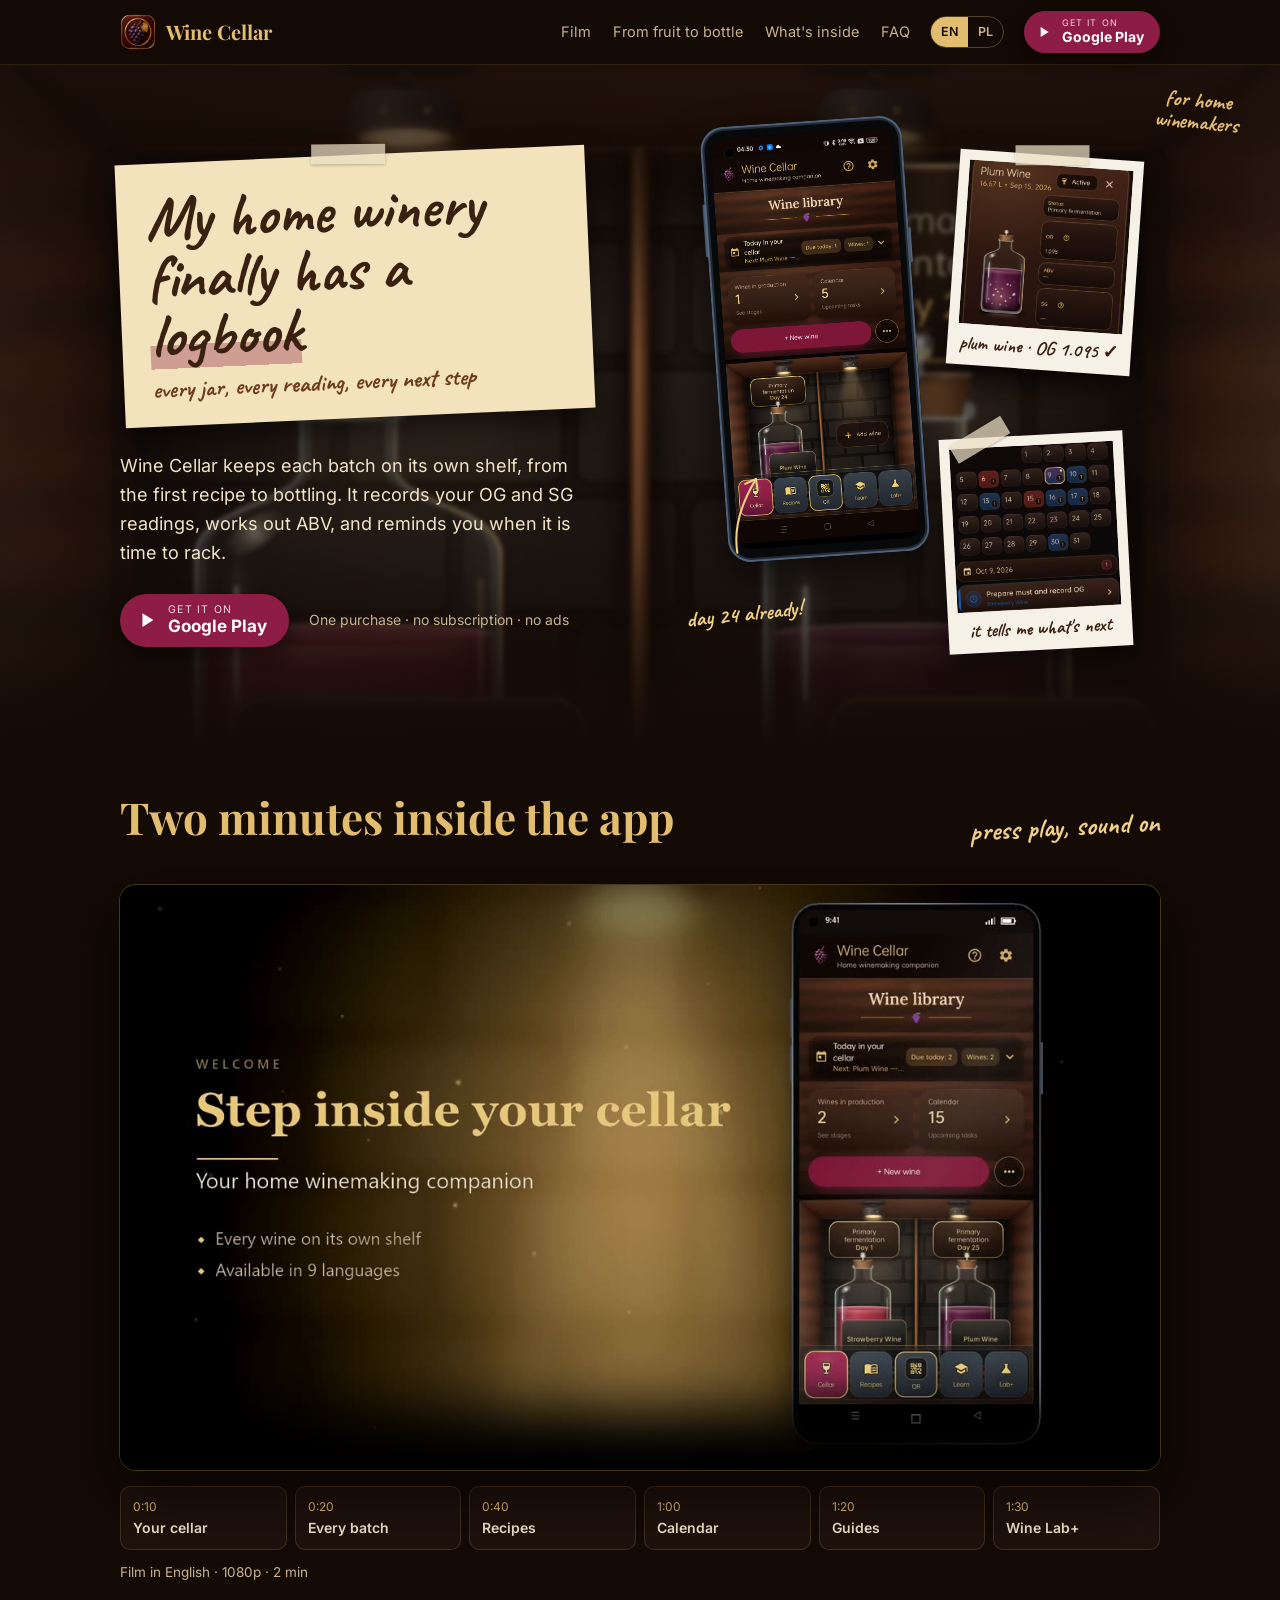
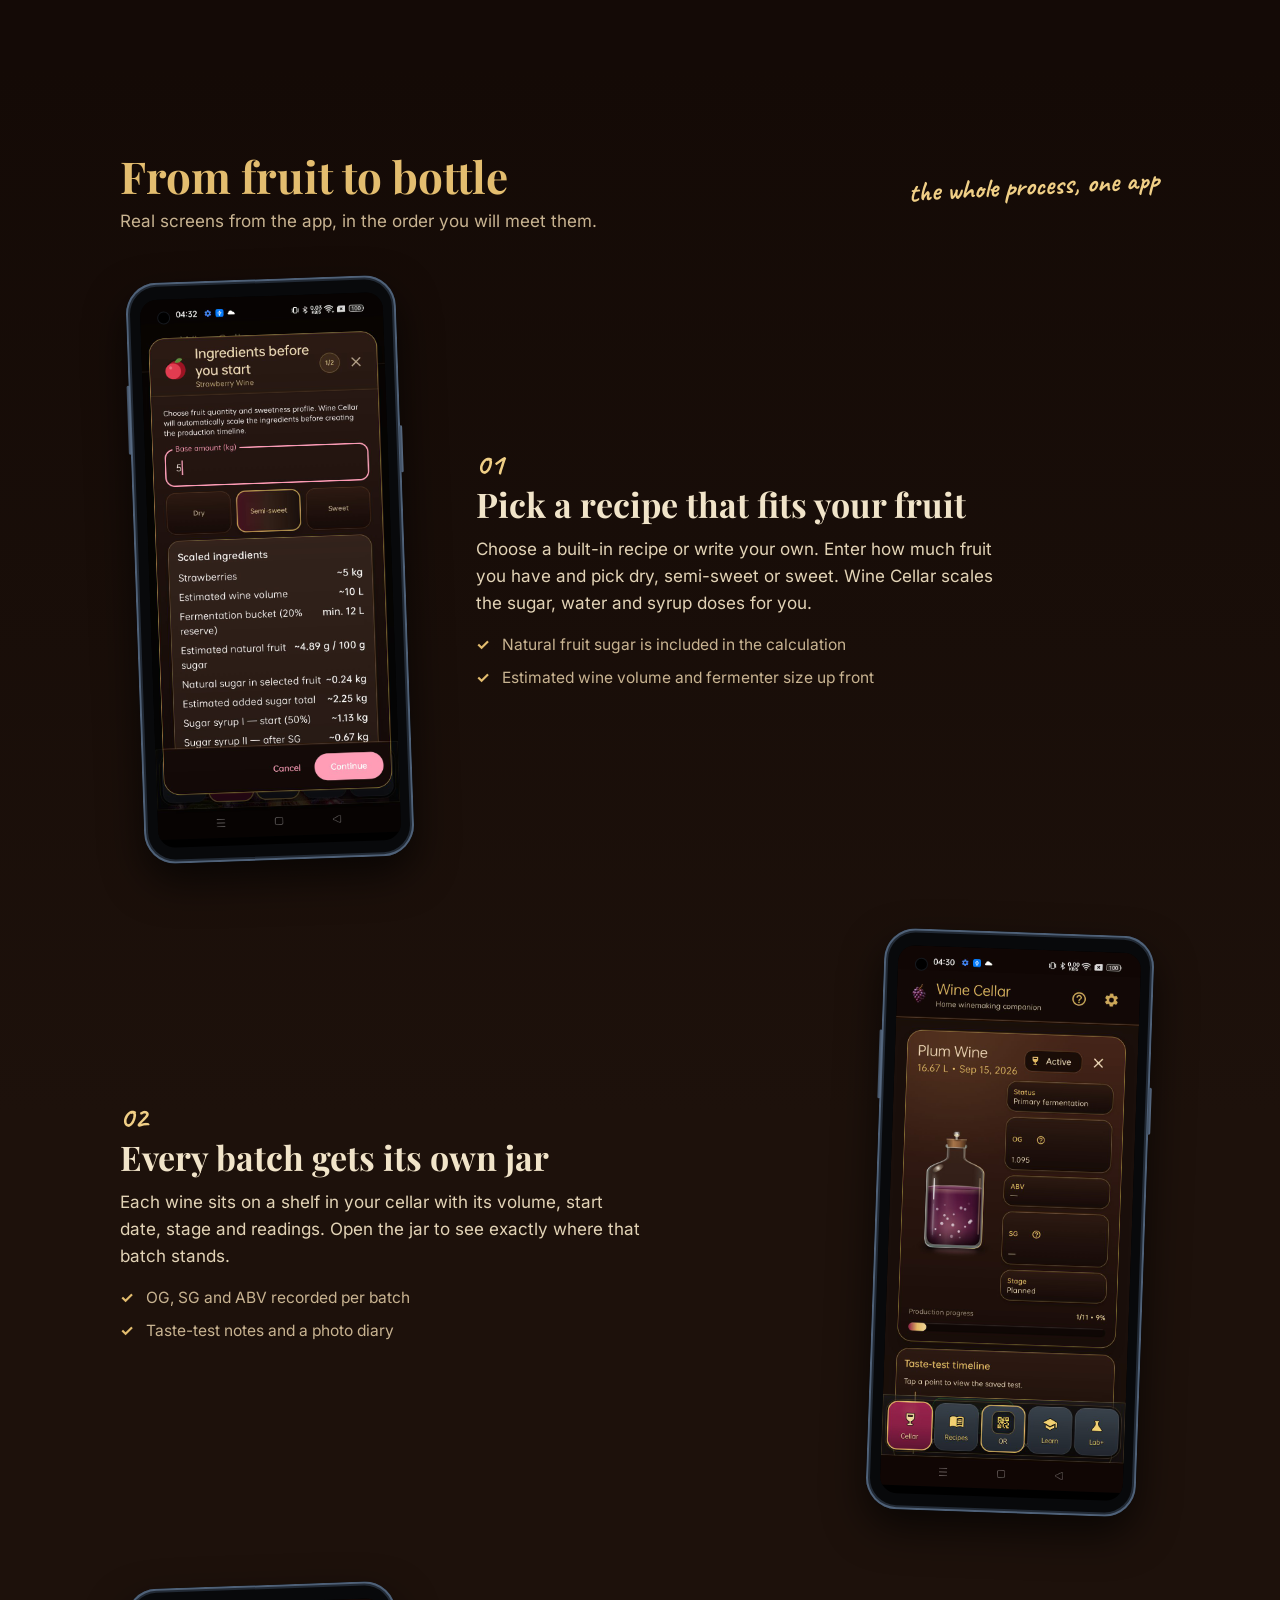
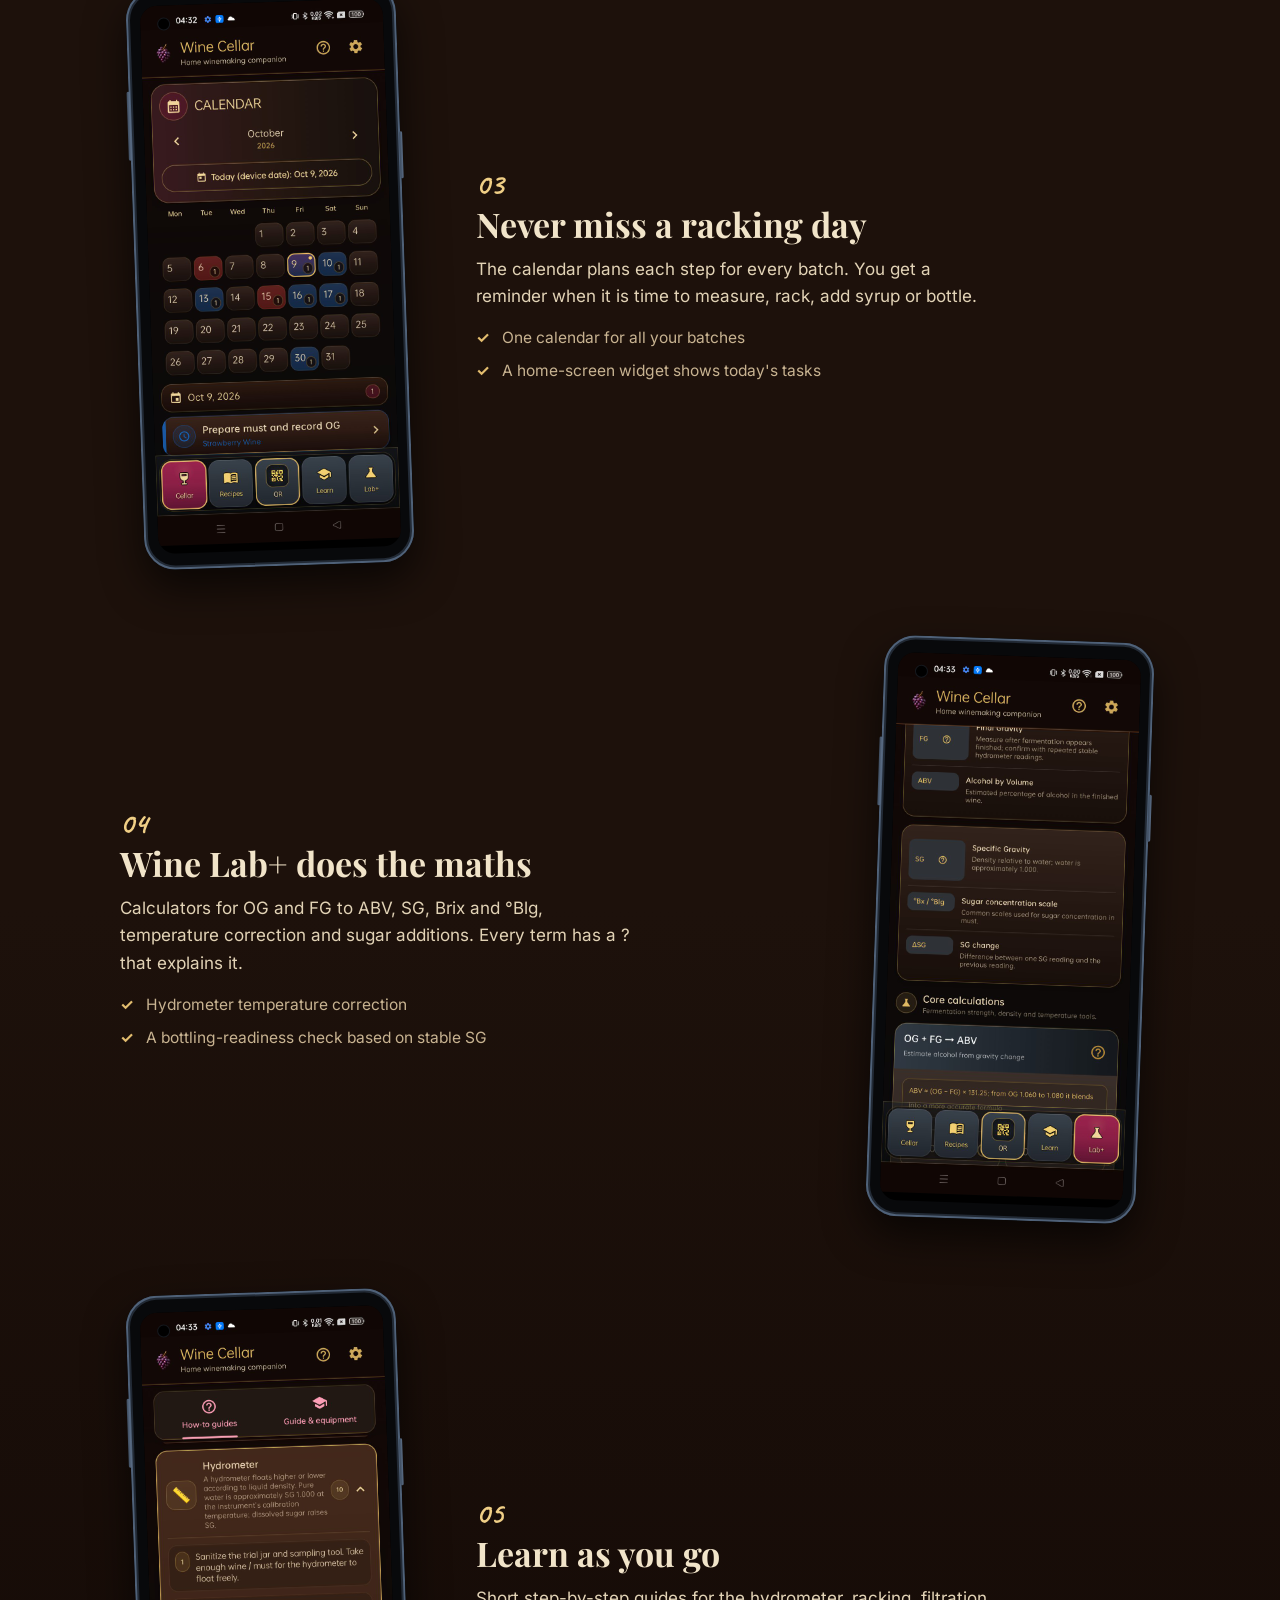
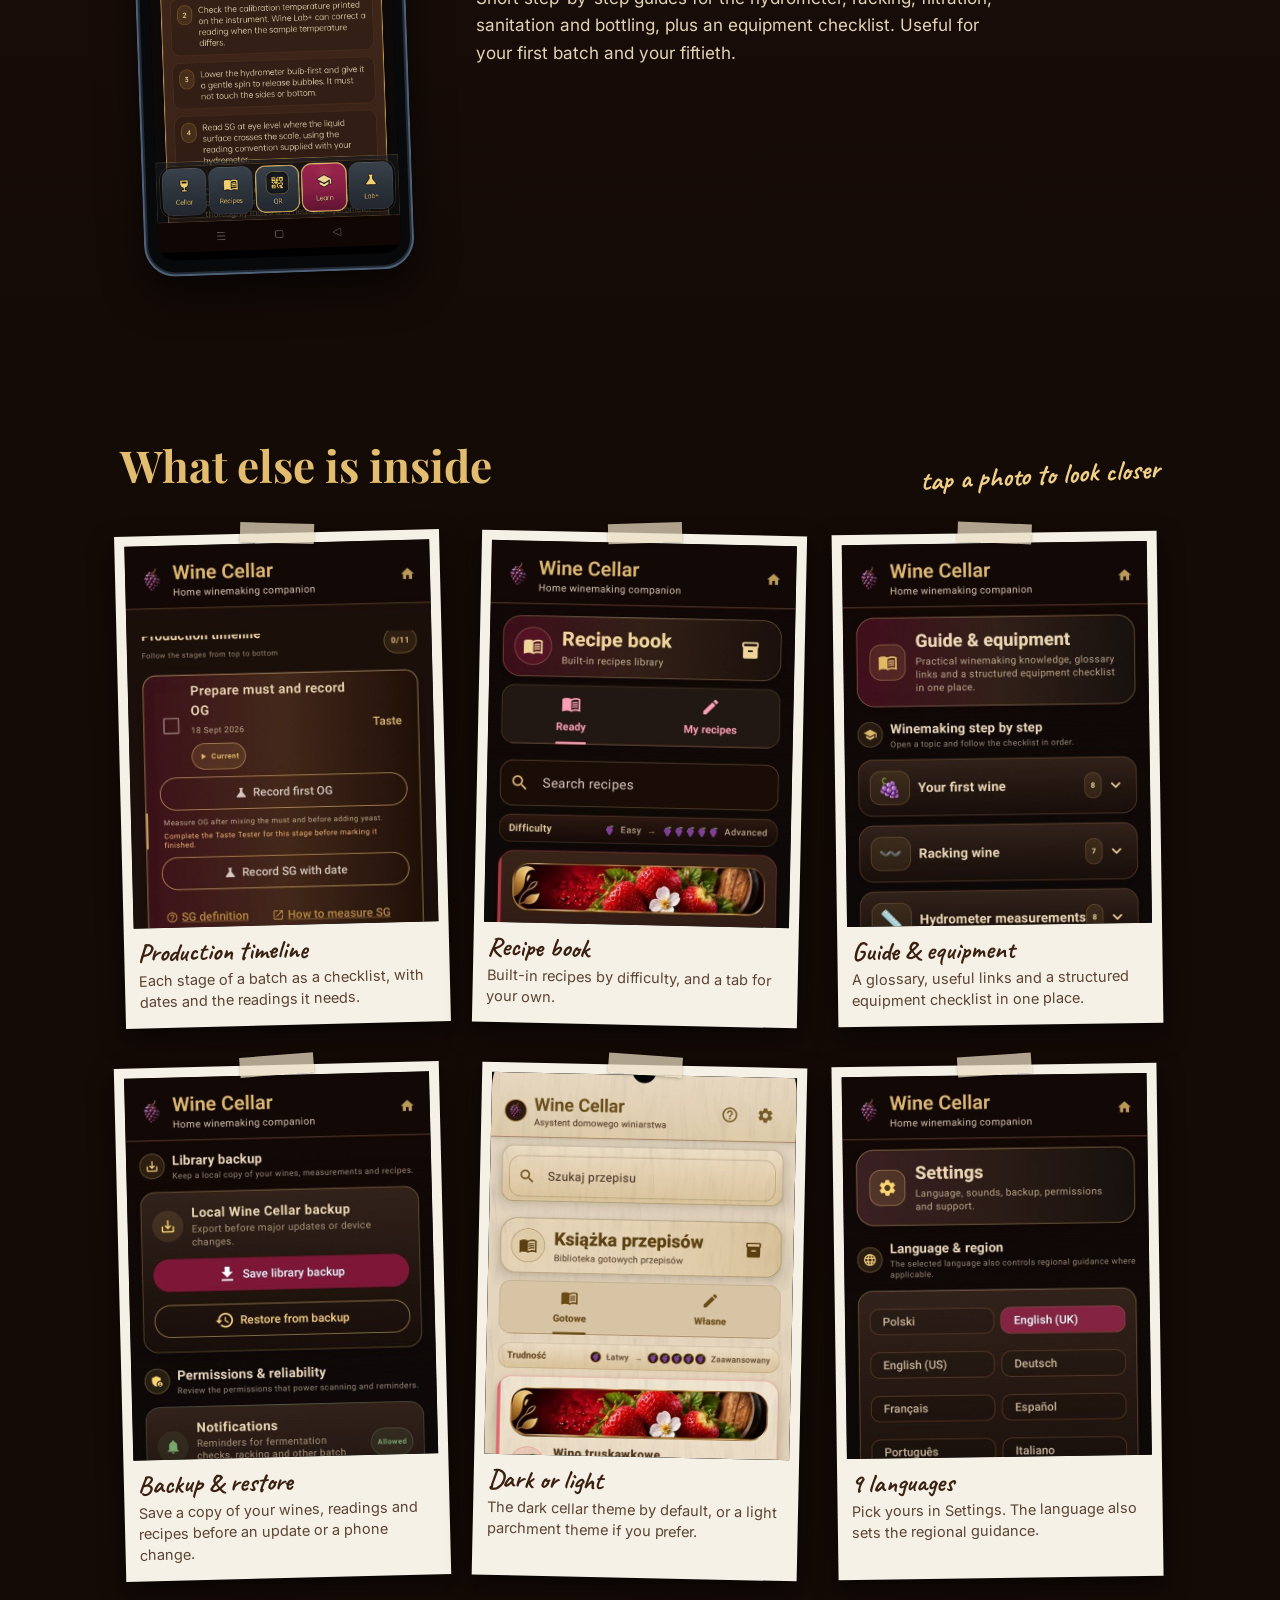
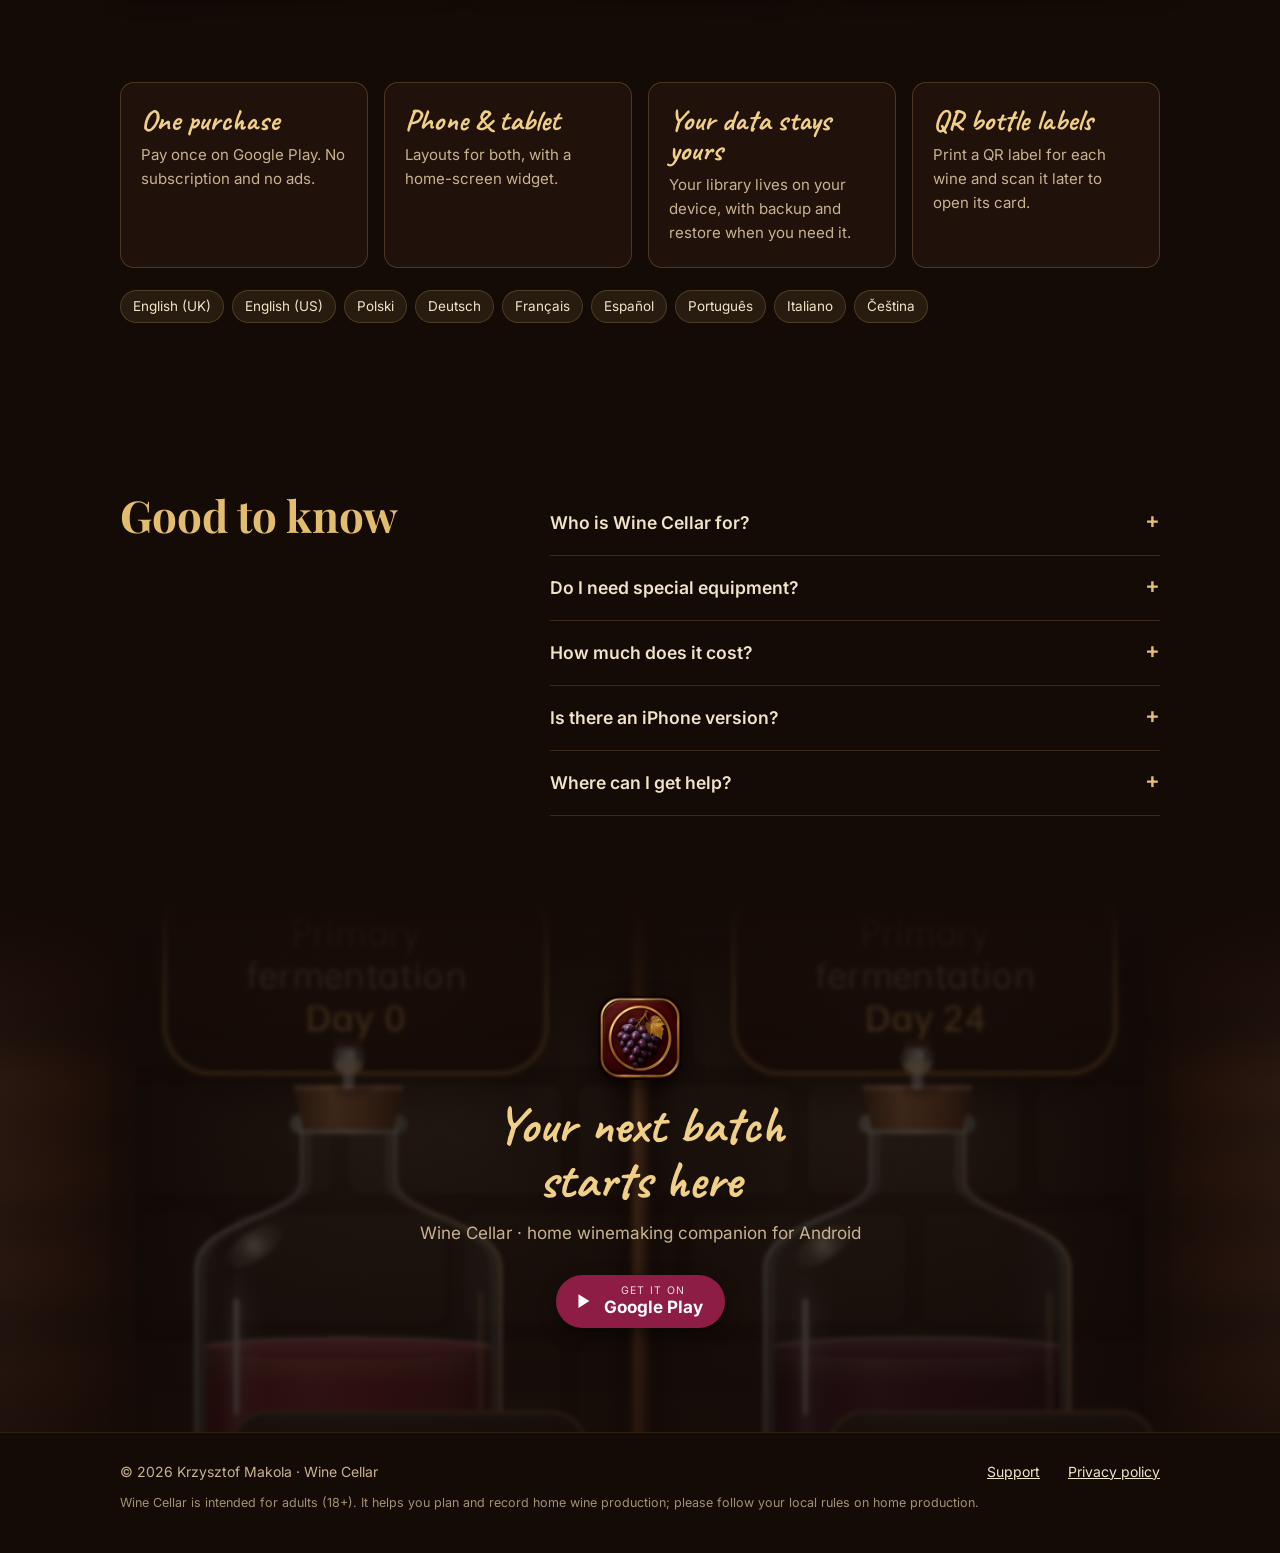
==== index.html @ e0145f4f "Add files via upload" ====
<!doctype html>
<html lang="en">
<head>
<meta charset="utf-8">
<meta name="viewport" content="width=device-width,initial-scale=1,viewport-fit=cover">
<title>Wine Cellar · Home winemaking companion for Android</title>
<meta name="description" content="Wine Cellar is a logbook for home winemakers: every batch, every reading and every next step, from the first recipe to bottling. Android, 9 languages, one purchase, no ads.">
<meta name="theme-color" content="#140a06">
<meta property="og:title" content="Wine Cellar · Home winemaking companion">
<meta property="og:description" content="Every batch, every reading, every next step. From the first recipe to bottling.">
<meta property="og:image" content="s-cellar.jpg">
<link rel="icon" href="favicon.png">
<link rel="apple-touch-icon" href="icon-192.png">
<link rel="preload" href="cv700.woff2" as="font" type="font/woff2" crossorigin>
<link rel="stylesheet" href="style.css">
</head>
<body>
<a class="skip" href="#journey" data-i="skip">Skip to content</a>

<header class="top">
  <div class="wrap">
    <a class="brand" href="#"><img src="icon-192.png" alt="" width="36" height="36"><b>Wine Cellar</b></a>
    <nav aria-label="Sections">
      <a href="#film" data-i="navFilm">Film</a>
      <a href="#journey" data-i="navJourney">From fruit to bottle</a>
      <a href="#inside" data-i="navInside">What's inside</a>
      <a href="#faq" data-i="navFaq">FAQ</a>
    </nav>
    <div class="lang" role="group" aria-label="Language">
      <button type="button" data-lang="en" aria-pressed="true">EN</button>
      <button type="button" data-lang="pl" aria-pressed="false">PL</button>
    </div>
    <a class="gp sm play" href="#" target="_blank" rel="noopener"><svg viewBox="0 0 24 24" aria-hidden="true"><path d="M7 4.5v15l12-7.5z"/></svg><div><span data-i="getIt">Get it on</span><b>Google Play</b></div></a>
  </div>
</header>

<main>
<section class="hero">
  <p class="side" data-i="side">for home<br>winemakers</p>
  <div class="wrap">
    <div>
      <div class="note"><i class="tape"></i>
        <h1 data-i="heroTitle">My home winery finally has a <u>logbook</u></h1>
        <p data-i="heroSub">every jar, every reading, every next step</p>
      </div>
      <p class="lead" data-i="heroLead">Wine Cellar keeps each batch on its own shelf, from the first recipe to bottling. It records your OG and SG readings, works out ABV, and reminds you when it is time to rack.</p>
      <div class="cta">
        <a class="gp play" href="#" target="_blank" rel="noopener"><svg viewBox="0 0 24 24" aria-hidden="true"><path d="M7 4.5v15l12-7.5z"/></svg><div><span data-i="getIt">Get it on</span><b>Google Play</b></div></a>
        <small data-i="heroSmall">One purchase · no subscription · no ads</small>
      </div>
    </div>

    <div class="stage" aria-label="Real screens from the app">
      <div class="r7"><div class="scr"><button class="shot" data-full="s-cellar.jpg" data-cap="cellarCap"><img src="s-cellar.jpg" alt="Wine Cellar library screen with a plum wine in primary fermentation, day 24" width="720" height="1600" fetchpriority="high"></button></div><i class="hole"></i><i class="k pw"></i><i class="k vol"></i></div>
      <div class="pol p1"><i class="tape"></i><div class="crop"><img src="p-jar.jpg" alt="Batch card: plum wine, 16.67 L, OG 1.095" width="480" height="480"></div><p data-i="polJar">plum wine · OG 1.095 ✓</p></div>
      <p class="ann" data-i="ann">day 24 already!</p>
      <svg class="arrow" viewBox="0 0 10 20" aria-hidden="true"><path d="M2.5 19 C 1.5 13, 3.5 7, 7 1.2"/><path d="M7 1.2 L 4.4 2.4 M7 1.2 L 7.4 4"/></svg>
      <div class="pol p2"><i class="tape"></i><div class="crop"><img src="p-cal.jpg" alt="Calendar with the next task: prepare must and record OG" width="480" height="473" loading="lazy"></div><p data-i="polCal">it tells me what's next</p></div>
    </div>
  </div>
</section>

<section id="film" class="sec film">
  <div class="wrap">
    <div class="sec-head">
      <h2 data-i="vTitle">Two minutes inside the app</h2>
      <p class="hand" data-i="vHand">press play, sound on</p>
    </div>
    <div class="cinema">
      <video id="promo" controls playsinline preload="none" poster="poster.jpg" width="1920" height="1080" aria-label="Wine Cellar promo film">
        <source src="wine-cellar-promo.mp4" type="video/mp4">
        <track kind="chapters" src="chapters-en.vtt" srclang="en" label="Chapters">
      </video>
    </div>
    <div class="chapters" aria-label="Film chapters">
      <button type="button" data-t="10"><span>0:10</span><b data-i="ch1">Your cellar</b></button>
      <button type="button" data-t="20"><span>0:20</span><b data-i="ch2">Every batch</b></button>
      <button type="button" data-t="40"><span>0:40</span><b data-i="ch3">Recipes</b></button>
      <button type="button" data-t="60"><span>1:00</span><b data-i="ch4">Calendar</b></button>
      <button type="button" data-t="80"><span>1:20</span><b data-i="ch5">Guides</b></button>
      <button type="button" data-t="90"><span>1:30</span><b>Wine Lab+</b></button>
    </div>
    <p class="vnote" data-i="vNote">Film in English · 1080p · 2 min</p>
  </div>
</section>

<section id="journey" class="sec journey">
  <div class="wrap">
    <div class="sec-head">
      <h2 data-i="jTitle">From fruit to bottle</h2>
      <p class="hand" data-i="jHand">the whole process, one app</p>
      <p class="sub" data-i="jSub">Real screens from the app, in the order you will meet them.</p>
    </div>
    <div class="steps">
      <article class="step">
        <div class="r7"><div class="scr"><button class="shot" data-full="s-scaling.jpg" data-cap="s1Title"><img src="s-scaling.jpg" alt="Ingredients scaled for 5 kg of strawberries" width="720" height="1600" loading="lazy"></button></div><i class="hole"></i><i class="k pw"></i><i class="k vol"></i></div>
        <div><p class="num">01</p><h3 data-i="s1Title">Pick a recipe that fits your fruit</h3>
          <p data-i="s1Text">Choose a built-in recipe or write your own. Enter how much fruit you have and pick dry, semi-sweet or sweet. Wine Cellar scales the sugar, water and syrup doses for you.</p>
          <ul><li data-i="s1a">Natural fruit sugar is included in the calculation</li><li data-i="s1b">Estimated wine volume and fermenter size up front</li></ul></div>
      </article>
      <article class="step">
        <div class="r7"><div class="scr"><button class="shot" data-full="s-jar.jpg" data-cap="s2Title"><img src="s-jar.jpg" alt="Plum wine batch card with status, OG and progress" width="720" height="1600" loading="lazy"></button></div><i class="hole"></i><i class="k pw"></i><i class="k vol"></i></div>
        <div><p class="num">02</p><h3 data-i="s2Title">Every batch gets its own jar</h3>
          <p data-i="s2Text">Each wine sits on a shelf in your cellar with its volume, start date, stage and readings. Open the jar to see exactly where that batch stands.</p>
          <ul><li data-i="s2a">OG, SG and ABV recorded per batch</li><li data-i="s2b">Taste-test notes and a photo diary</li></ul></div>
      </article>
      <article class="step">
        <div class="r7"><div class="scr"><button class="shot" data-full="s-calendar.jpg" data-cap="s3Title"><img src="s-calendar.jpg" alt="Calendar with tasks for each batch" width="720" height="1600" loading="lazy"></button></div><i class="hole"></i><i class="k pw"></i><i class="k vol"></i></div>
        <div><p class="num">03</p><h3 data-i="s3Title">Never miss a racking day</h3>
          <p data-i="s3Text">The calendar plans each step for every batch. You get a reminder when it is time to measure, rack, add syrup or bottle.</p>
          <ul><li data-i="s3a">One calendar for all your batches</li><li data-i="s3b">A home-screen widget shows today's tasks</li></ul></div>
      </article>
      <article class="step">
        <div class="r7"><div class="scr"><button class="shot" data-full="s-lab.jpg" data-cap="s4Title"><img src="s-lab.jpg" alt="Wine Lab+ reference: FG, ABV, SG, Brix and ΔSG" width="720" height="1600" loading="lazy"></button></div><i class="hole"></i><i class="k pw"></i><i class="k vol"></i></div>
        <div><p class="num">04</p><h3 data-i="s4Title">Wine Lab+ does the maths</h3>
          <p data-i="s4Text">Calculators for OG and FG to ABV, SG, Brix and °Blg, temperature correction and sugar additions. Every term has a ? that explains it.</p>
          <ul><li data-i="s4a">Hydrometer temperature correction</li><li data-i="s4b">A bottling-readiness check based on stable SG</li></ul></div>
      </article>
      <article class="step">
        <div class="r7"><div class="scr"><button class="shot" data-full="s-guide.jpg" data-cap="s5Title"><img src="s-guide.jpg" alt="Step-by-step hydrometer guide" width="720" height="1600" loading="lazy"></button></div><i class="hole"></i><i class="k pw"></i><i class="k vol"></i></div>
        <div><p class="num">05</p><h3 data-i="s5Title">Learn as you go</h3>
          <p data-i="s5Text">Short step-by-step guides for the hydrometer, racking, filtration, sanitation and bottling, plus an equipment checklist. Useful for your first batch and your fiftieth.</p></div>
      </article>
    </div>
  </div>
</section>

<section id="inside" class="sec">
  <div class="wrap">
    <div class="sec-head">
      <h2 data-i="iTitle">What else is inside</h2>
      <p class="hand" data-i="iHand">tap a photo to look closer</p>
    </div>
    <div class="cards">
      <figure class="card"><i class="tape"></i><button class="shot crop" data-full="s-stages.jpg" data-cap="c1Title"><img src="s-stages.jpg" alt="Production timeline with stages and checkboxes" width="640" height="1311" loading="lazy"></button><h3 data-i="c1Title">Production timeline</h3><p data-i="c1Text">Each stage of a batch as a checklist, with dates and the readings it needs.</p></figure>
      <figure class="card"><i class="tape"></i><button class="shot crop" data-full="s-recipes.jpg" data-cap="c2Title"><img src="s-recipes.jpg" alt="Recipe book with ready and personal recipes" width="640" height="1311" loading="lazy"></button><h3 data-i="c2Title">Recipe book</h3><p data-i="c2Text">Built-in recipes by difficulty, and a tab for your own.</p></figure>
      <figure class="card"><i class="tape"></i><button class="shot crop" data-full="s-learn.jpg" data-cap="c3Title"><img src="s-learn.jpg" alt="Guide and equipment: winemaking step by step" width="640" height="1311" loading="lazy"></button><h3 data-i="c3Title">Guide &amp; equipment</h3><p data-i="c3Text">A glossary, useful links and a structured equipment checklist in one place.</p></figure>
      <figure class="card"><i class="tape"></i><button class="shot crop" data-full="s-backup.jpg" data-cap="c4Title"><img src="s-backup.jpg" alt="Library backup and restore settings" width="640" height="1311" loading="lazy"></button><h3 data-i="c4Title">Backup &amp; restore</h3><p data-i="c4Text">Save a copy of your wines, readings and recipes before an update or a phone change.</p></figure>
      <figure class="card"><i class="tape"></i><button class="shot crop" data-full="s-light.jpg" data-cap="c5Title"><img src="s-light.jpg" alt="Recipe book in the light parchment theme" width="640" height="1304" loading="lazy"></button><h3 data-i="c5Title">Dark or light</h3><p data-i="c5Text">The dark cellar theme by default, or a light parchment theme if you prefer.</p></figure>
      <figure class="card"><i class="tape"></i><button class="shot crop" data-full="s-settings.jpg" data-cap="c6Title"><img src="s-settings.jpg" alt="Language and region settings with nine options" width="640" height="1311" loading="lazy"></button><h3 data-i="c6Title">9 languages</h3><p data-i="c6Text">Pick yours in Settings. The language also sets the regional guidance.</p></figure>
    </div>
  </div>
</section>

<section class="sec" style="padding-top:20px">
  <div class="wrap">
    <div class="facts">
      <div class="fact"><b data-i="f1">One purchase</b><p data-i="f1t">Pay once on Google Play. No subscription and no ads.</p></div>
      <div class="fact"><b data-i="f2">Phone &amp; tablet</b><p data-i="f2t">Layouts for both, with a home-screen widget.</p></div>
      <div class="fact"><b data-i="f3">Your data stays yours</b><p data-i="f3t">Your library lives on your device, with backup and restore when you need it.</p></div>
      <div class="fact"><b data-i="f4">QR bottle labels</b><p data-i="f4t">Print a QR label for each wine and scan it later to open its card.</p></div>
    </div>
    <div class="langs" aria-label="App languages"><span>English (UK)</span><span>English (US)</span><span>Polski</span><span>Deutsch</span><span>Français</span><span>Español</span><span>Português</span><span>Italiano</span><span>Čeština</span></div>
  </div>
</section>

<section id="faq" class="sec faq-sec">
  <div class="wrap faq">
    <div class="sec-head" style="display:block"><h2 data-i="qTitle">Good to know</h2></div>
    <div>
      <details><summary data-i="q1">Who is Wine Cellar for?</summary><p data-i="a1">Adult hobby winemakers who make fruit or grape wine at home and want to keep track of their batches. It suits beginners, thanks to the guides, and people with many jars going at once.</p></details>
      <details><summary data-i="q2">Do I need special equipment?</summary><p data-i="a2">A hydrometer helps you get the most from the app, because readings drive the ABV and bottling-readiness checks. The equipment checklist in the guide lists the rest.</p></details>
      <details><summary data-i="q3">How much does it cost?</summary><p data-i="a3">It is a one-time purchase on Google Play. The current price in your country is shown on the store page.</p></details>
      <details><summary data-i="q4">Is there an iPhone version?</summary><p data-i="a4">Not at the moment. Wine Cellar is available for Android phones and tablets.</p></details>
      <details><summary data-i="q5">Where can I get help?</summary><p data-i="a5">Write to <a href="mailto:supportwinecellar1@gmail.com">supportwinecellar1@gmail.com</a>. The tutorial can be replayed any time from Settings.</p></details>
    </div>
  </div>
</section>

<section class="closing">
  <div class="wrap">
    <img src="icon-192.png" alt="" width="84" height="84" loading="lazy">
    <h2 data-i="cTitle">Your next batch starts here</h2>
    <p data-i="cText">Wine Cellar · home winemaking companion for Android</p>
    <a class="gp play" href="#" target="_blank" rel="noopener"><svg viewBox="0 0 24 24" aria-hidden="true"><path d="M7 4.5v15l12-7.5z"/></svg><div><span data-i="getIt">Get it on</span><b>Google Play</b></div></a>
  </div>
</section>
</main>

<footer>
  <div class="wrap">
    <span>© 2026 Krzysztof Makola · Wine Cellar</span>
    <a href="mailto:supportwinecellar1@gmail.com" data-i="support">Support</a>
    <a href="https://winecellar1-creator.github.io/wine-cellar-privacy/" target="_blank" rel="noopener" data-i="privacy">Privacy policy</a>
    <small data-i="legal">Wine Cellar is intended for adults (18+). It helps you plan and record home wine production; please follow your local rules on home production.</small>
  </div>
</footer>

<dialog id="zoom" aria-label="App screen"><button type="button" aria-label="Close" data-close>×</button><img alt=""><p></p></dialog>
<script src="app.js"></script>
</body>
</html>
---- style.css ----
@font-face{font-family:CV;font-weight:700;font-display:swap;src:url(cv700.woff2) format("woff2")}
@font-face{font-family:PF;font-weight:700;font-display:swap;src:url(pf700.woff2) format("woff2")}
@font-face{font-family:PF;font-style:italic;font-weight:400;font-display:swap;src:url(pfi.woff2) format("woff2")}
@font-face{font-family:IN;font-weight:400;font-display:swap;src:url(in400.woff2) format("woff2")}
@font-face{font-family:IN;font-weight:600;font-display:swap;src:url(in600.woff2) format("woff2")}
@font-face{font-family:IN;font-weight:700;font-display:swap;src:url(in700.woff2) format("woff2")}

:root{
  --oak:#140a06;--oak-2:#1d110b;--oak-3:#2a1912;
  --crimson:#8e1d45;--crimson-hi:#a8285a;
  --gold:#e3bd6f;--gold-soft:#f0cf86;
  --cream:#f1e4c9;--muted:#c8b391;
  --paper:#f6f1e7;--note:#f2e3bd;--ink:#3a2010;--ink-2:#5b4433;
  --tape:rgba(236,224,196,.72);
  --wrap:1120px;--gutter:clamp(16px,4vw,40px);
  --hand:CV,"Segoe Print","Comic Sans MS",cursive;
  --serif:PF,Georgia,serif;--sans:IN,system-ui,-apple-system,"Segoe UI",Roboto,sans-serif;
}
*{box-sizing:border-box;margin:0;padding:0}
html{scroll-behavior:smooth;-webkit-text-size-adjust:100%}
@media (prefers-reduced-motion:reduce){html{scroll-behavior:auto}*{transition:none!important;animation:none!important}}
body{background:var(--oak);color:var(--cream);font:400 17px/1.6 var(--sans);overflow-x:hidden}
img{display:block;max-width:100%;height:auto}
a{color:inherit}
button{font:inherit;color:inherit;background:none;border:0;cursor:pointer}
:focus-visible{outline:2px solid var(--gold-soft);outline-offset:3px;border-radius:4px}
.wrap{max-width:var(--wrap);margin:0 auto;padding:0 var(--gutter)}
.skip{position:absolute;left:-999px;top:8px;background:var(--gold);color:var(--oak);padding:8px 14px;border-radius:6px;z-index:99}
.skip:focus{left:8px}

/* header */
.top{position:sticky;top:0;z-index:20;background:rgba(20,10,6,.86);backdrop-filter:blur(10px);-webkit-backdrop-filter:blur(10px);border-bottom:1px solid rgba(227,189,111,.12)}
.top .wrap{display:flex;align-items:center;gap:20px;height:64px}
.brand{display:flex;align-items:center;gap:10px;text-decoration:none;margin-right:auto}
.brand img{width:36px;height:36px;border-radius:9px}
.brand b{font:700 20px/1 var(--serif);color:var(--gold)}
.top nav{display:flex;gap:22px}
.top nav a{text-decoration:none;font-size:14.5px;color:var(--muted)}
.top nav a:hover{color:var(--cream)}
.lang{display:flex;border:1px solid rgba(227,189,111,.3);border-radius:99px;overflow:hidden}
.lang button{font-size:12.5px;font-weight:600;padding:5px 10px;color:var(--muted)}
.lang button[aria-pressed=true]{background:var(--gold);color:var(--oak)}
@media (max-width:820px){.top nav{display:none}}

/* play button */
.gp{display:inline-flex;align-items:center;gap:10px;background:var(--crimson);color:#fff;text-decoration:none;border-radius:99px;padding:10px 22px 10px 16px;box-shadow:0 6px 18px rgba(0,0,0,.45);transition:background .15s,transform .15s}
.gp:hover{background:var(--crimson-hi);transform:translateY(-1px)}
.gp svg{width:22px;height:22px;fill:currentColor;flex:none}
.gp span{display:block;font-size:10.5px;letter-spacing:.12em;text-transform:uppercase;color:#f3d9e3;line-height:1.2}
.gp b{display:block;font-size:17px;line-height:1.2}
.gp.sm{padding:7px 16px 7px 12px}.gp.sm b{font-size:14px}.gp.sm span{font-size:9px}.gp.sm svg{width:16px;height:16px}
@media (max-width:480px){.top .gp{display:none}}

/* shared paper bits */
.tape{position:absolute;height:20px;width:74px;background:var(--tape);box-shadow:0 1px 3px rgba(0,0,0,.25);z-index:2}
.hand{font-family:var(--hand);font-weight:700}
.pol{position:relative;background:var(--paper);padding:10px 10px 0;box-shadow:0 10px 24px rgba(0,0,0,.55)}
.pol p{font:700 19px/1.1 var(--hand);color:var(--ink);text-align:center;padding:9px 0 11px}
.shot{display:block;width:100%;cursor:zoom-in;padding:0}

/* phone: Realme 7 (75.4 x 162.3 mm, punch hole top-left) */
.r7{position:relative;width:100%;aspect-ratio:75.4/162.3;border-radius:11.5%/5.4%;background:#08090b;
  box-shadow:inset 0 0 0 2px #4f6178,inset 0 0 0 4px #222a35,0 18px 40px rgba(0,0,0,.65)}
.r7 .scr{position:absolute;left:5%;right:5%;top:2.85%;bottom:2.85%;border-radius:7%/3.1%;overflow:hidden;background:#000}
.r7 .scr img{width:100%;height:100%;object-fit:cover;object-position:top}
.r7 .hole{position:absolute;left:11.8%;top:5.1%;width:4.3%;aspect-ratio:1;border-radius:50%;background:#000;box-shadow:0 0 0 1px #15181d}
.r7 i.k{position:absolute;width:3px;border-radius:2px;background:linear-gradient(90deg,#3c4a5c,#5d7089)}
.r7 .pw{right:-2px;top:26%;height:8%}.r7 .vol{left:-2px;top:17.5%;height:12%}

/* hero */
.hero{position:relative;isolation:isolate;padding:56px 0 72px;overflow:hidden}
.hero:before{content:"";position:absolute;inset:0;z-index:-2;background:url(bg.jpg) center 40%/cover}
.hero:after{content:"";position:absolute;inset:0;z-index:-1;background:
  radial-gradient(ellipse 70% 60% at 60% 45%,rgba(20,10,6,.15),rgba(20,10,6,.7)),
  linear-gradient(180deg,rgba(20,10,6,.55),rgba(20,10,6,.1) 30%,rgba(20,10,6,.2) 70%,var(--oak))}
.hero .wrap{display:grid;grid-template-columns:1.05fr 1fr;gap:40px;align-items:center}
.note{position:relative;display:inline-block;max-width:470px;background:var(--note);color:var(--ink);padding:26px 28px 24px;transform:rotate(-2.5deg);box-shadow:0 12px 28px rgba(0,0,0,.55)}
.note h1{font:700 clamp(40px,5.6vw,62px)/.95 var(--hand)}
.note h1 u{text-decoration:none;background:linear-gradient(transparent 62%,rgba(142,29,69,.35) 62% 92%,transparent 92%)}
.note p{font:700 clamp(20px,2.2vw,24px)/1.1 var(--hand);color:#6b3a1f;margin-top:10px}
.note .tape{left:42%;top:-11px;transform:rotate(2deg)}
.hero .lead{max-width:470px;margin:34px 0 26px;color:var(--cream);font-size:18px}
.hero .cta{display:flex;flex-wrap:wrap;align-items:center;gap:14px 20px}
.hero .cta small{color:var(--muted);font-size:14px}
.stage{position:relative;width:min(100%,460px);margin:0 auto;aspect-ratio:460/560}
.stage .r7{position:absolute;left:6%;top:0;width:44%;transform:rotate(-4deg)}
.stage .p1{position:absolute;right:2%;top:6%;width:40%;transform:rotate(4deg)}
.stage .p2{position:absolute;right:4%;top:56%;width:40%;transform:rotate(-3deg)}
.stage .p1 .tape{left:30%;top:-10px;transform:rotate(-4deg)}
.stage .p2 .tape{left:6%;top:-8px;width:60px;transform:rotate(-28deg)}
.stage .pol .crop{aspect-ratio:1;overflow:hidden}
.stage .pol .crop img{width:100%;height:100%;object-fit:cover}
.stage .ann{position:absolute;left:0;top:86%;font:700 22px/1 var(--hand);color:var(--gold-soft);transform:rotate(-6deg);white-space:nowrap}
.stage svg.arrow{position:absolute;left:9%;top:63%;width:9%;overflow:visible}
.arrow path{fill:none;stroke:var(--gold-soft);stroke-width:.5;stroke-linecap:round;stroke-linejoin:round}
.side{position:absolute;right:var(--gutter);top:24px;font:700 22px/1 var(--hand);color:var(--gold);transform:rotate(5deg);text-align:center}
@media (max-width:900px){
  .hero{padding:36px 0 56px}
  .hero .wrap{grid-template-columns:1fr;gap:44px}
  .side{display:none}
}

/* section heads */
.sec{padding:84px 0}
.sec-head{display:flex;flex-wrap:wrap;align-items:flex-end;justify-content:space-between;gap:8px 24px;margin-bottom:44px}
.sec-head h2{font:700 clamp(30px,4vw,44px)/1.1 var(--serif);color:var(--gold)}
.sec-head .hand{font-size:clamp(22px,2.6vw,28px);color:var(--gold-soft);transform:rotate(-3deg);line-height:1}
.sec-head p.sub{flex-basis:100%;color:var(--muted);max-width:620px}

/* journey */
.journey{background:linear-gradient(180deg,var(--oak),var(--oak-2) 30%,var(--oak-2) 70%,var(--oak))}
.steps{display:grid;gap:72px}
.step{display:grid;grid-template-columns:minmax(0,300px) 1fr;gap:56px;align-items:center}
.step:nth-child(even){grid-template-columns:1fr minmax(0,300px)}
.step:nth-child(even) .r7{order:2}
.step .r7{max-width:270px;justify-self:center;width:100%}
.step:nth-child(odd) .r7{transform:rotate(-2deg)}.step:nth-child(even) .r7{transform:rotate(2deg)}
.step .num{font:700 30px/1 var(--hand);color:var(--gold-soft)}
.step h3{font:700 clamp(26px,3vw,34px)/1.15 var(--serif);color:var(--cream);margin:6px 0 12px}
.step p{color:#e2d3b6;max-width:520px}
.step ul{list-style:none;margin-top:16px;display:grid;gap:8px;max-width:520px}
.step li{padding-left:26px;position:relative;color:var(--muted);font-size:15.5px}
.step li:before{content:"✓";position:absolute;left:0;color:var(--gold);font-weight:700}
@media (max-width:760px){
  .steps{gap:56px}
  .step,.step:nth-child(even){grid-template-columns:1fr;gap:28px}
  .step:nth-child(even) .r7{order:0}
  .step .r7{max-width:240px}
}

/* inside grid */
.cards{display:grid;grid-template-columns:repeat(3,1fr);gap:40px 32px}
.card{position:relative;background:var(--paper);padding:10px 10px 16px;box-shadow:0 10px 24px rgba(0,0,0,.55);transition:transform .2s}
.card:nth-child(3n+1){transform:rotate(-1.4deg)}.card:nth-child(3n+2){transform:rotate(1.2deg)}.card:nth-child(3n){transform:rotate(-.8deg)}
.card:hover{transform:rotate(0) translateY(-4px)}
.card .tape{left:calc(50% - 37px);top:-10px;transform:rotate(3deg)}
.card:nth-child(even) .tape{transform:rotate(-3deg)}
.card .crop{aspect-ratio:4/5;overflow:hidden;background:#000}
.card .crop img{width:100%;height:100%;object-fit:cover;object-position:top}
.card h3{font:700 26px/1 var(--hand);color:var(--ink);margin:12px 4px 4px}
.card p{font-size:14.5px;line-height:1.45;color:var(--ink-2);margin:0 4px}
@media (max-width:900px){.cards{grid-template-columns:repeat(2,1fr)}}
@media (max-width:540px){.cards{grid-template-columns:1fr;max-width:360px;margin:0 auto}}

/* facts */
.facts{display:grid;grid-template-columns:repeat(4,1fr);gap:16px}
.fact{border:1px solid rgba(227,189,111,.22);border-radius:14px;padding:22px 20px;background:rgba(42,25,18,.55)}
.fact b{display:block;font:700 30px/1 var(--hand);color:var(--gold-soft);margin-bottom:8px}
.fact p{font-size:15px;color:var(--muted)}
.langs{display:flex;flex-wrap:wrap;gap:8px;margin-top:22px}
.langs span{font-size:13.5px;padding:5px 12px;border-radius:99px;background:rgba(227,189,111,.1);color:var(--cream);border:1px solid rgba(227,189,111,.2)}
@media (max-width:900px){.facts{grid-template-columns:repeat(2,1fr)}}
@media (max-width:480px){.facts{grid-template-columns:1fr}}

/* faq */
.faq{display:grid;grid-template-columns:1fr 1.6fr;gap:48px}
.faq details{border-bottom:1px solid rgba(227,189,111,.18);padding:18px 0}
.faq summary{cursor:pointer;font-weight:600;font-size:17.5px;list-style:none;display:flex;justify-content:space-between;gap:16px}
.faq summary::-webkit-details-marker{display:none}
.faq summary:after{content:"+";color:var(--gold);font-size:22px;line-height:1}
.faq details[open] summary:after{content:"–"}
.faq details p{color:var(--muted);margin-top:10px}
@media (max-width:820px){.faq{grid-template-columns:1fr;gap:16px}}

/* closing */
.closing{position:relative;isolation:isolate;text-align:center;padding:96px 0 104px;overflow:hidden}
.closing:before{content:"";position:absolute;inset:0;z-index:-2;background:url(bg.jpg) center 60%/cover}
.closing:after{content:"";position:absolute;inset:0;z-index:-1;background:linear-gradient(180deg,var(--oak),rgba(20,10,6,.72) 35%,rgba(20,10,6,.85))}
.closing img{width:84px;height:84px;border-radius:20px;margin:0 auto 18px;box-shadow:0 8px 20px rgba(0,0,0,.6)}
.closing h2{font:700 clamp(34px,5vw,52px)/1.05 var(--hand);color:var(--gold-soft);max-width:16ch;margin:0 auto 12px}
.closing p{color:var(--muted);margin-bottom:28px}

footer{border-top:1px solid rgba(227,189,111,.12);padding:28px 0 40px;font-size:14px;color:var(--muted)}
footer .wrap{display:flex;flex-wrap:wrap;gap:10px 28px;align-items:center}
footer .wrap > span:first-child{margin-right:auto}
footer a{color:var(--cream)}
footer small{flex-basis:100%;font-size:12.5px;opacity:.8}

/* lightbox */
dialog{margin:auto;border:0;padding:0;background:transparent;max-width:min(92vw,440px);max-height:92vh}
dialog::backdrop{background:rgba(10,5,3,.88)}
dialog img{max-height:86vh;width:auto;margin:0 auto;border-radius:14px}
dialog button{position:fixed;top:14px;right:16px;width:44px;height:44px;border-radius:50%;background:rgba(241,228,201,.15);font-size:26px;line-height:1}
dialog p{text-align:center;font:700 22px/1.2 var(--hand);color:var(--gold-soft);margin-top:10px}

/* film */
.film{padding-top:40px}
.cinema{position:relative;border-radius:16px;overflow:hidden;background:#000;box-shadow:0 0 0 1px rgba(227,189,111,.25),0 24px 60px rgba(0,0,0,.6)}
.cinema video{display:block;width:100%;height:auto;aspect-ratio:16/9;background:#000}
.chapters{display:grid;grid-template-columns:repeat(6,1fr);gap:8px;margin-top:16px}
.chapters button{text-align:left;padding:10px 12px;border-radius:10px;border:1px solid rgba(227,189,111,.18);background:rgba(42,25,18,.5);transition:border-color .15s,background .15s}
.chapters button:hover,.chapters button[aria-current=true]{border-color:var(--gold);background:rgba(227,189,111,.12)}
.chapters span{display:block;font-size:12px;color:var(--gold)}
.chapters b{display:block;font-size:14px;font-weight:600}
.vnote{margin-top:12px;font-size:13.5px;color:var(--muted)}
@media (max-width:760px){.chapters{grid-template-columns:repeat(3,1fr)}}
section[id]{scroll-margin-top:72px}
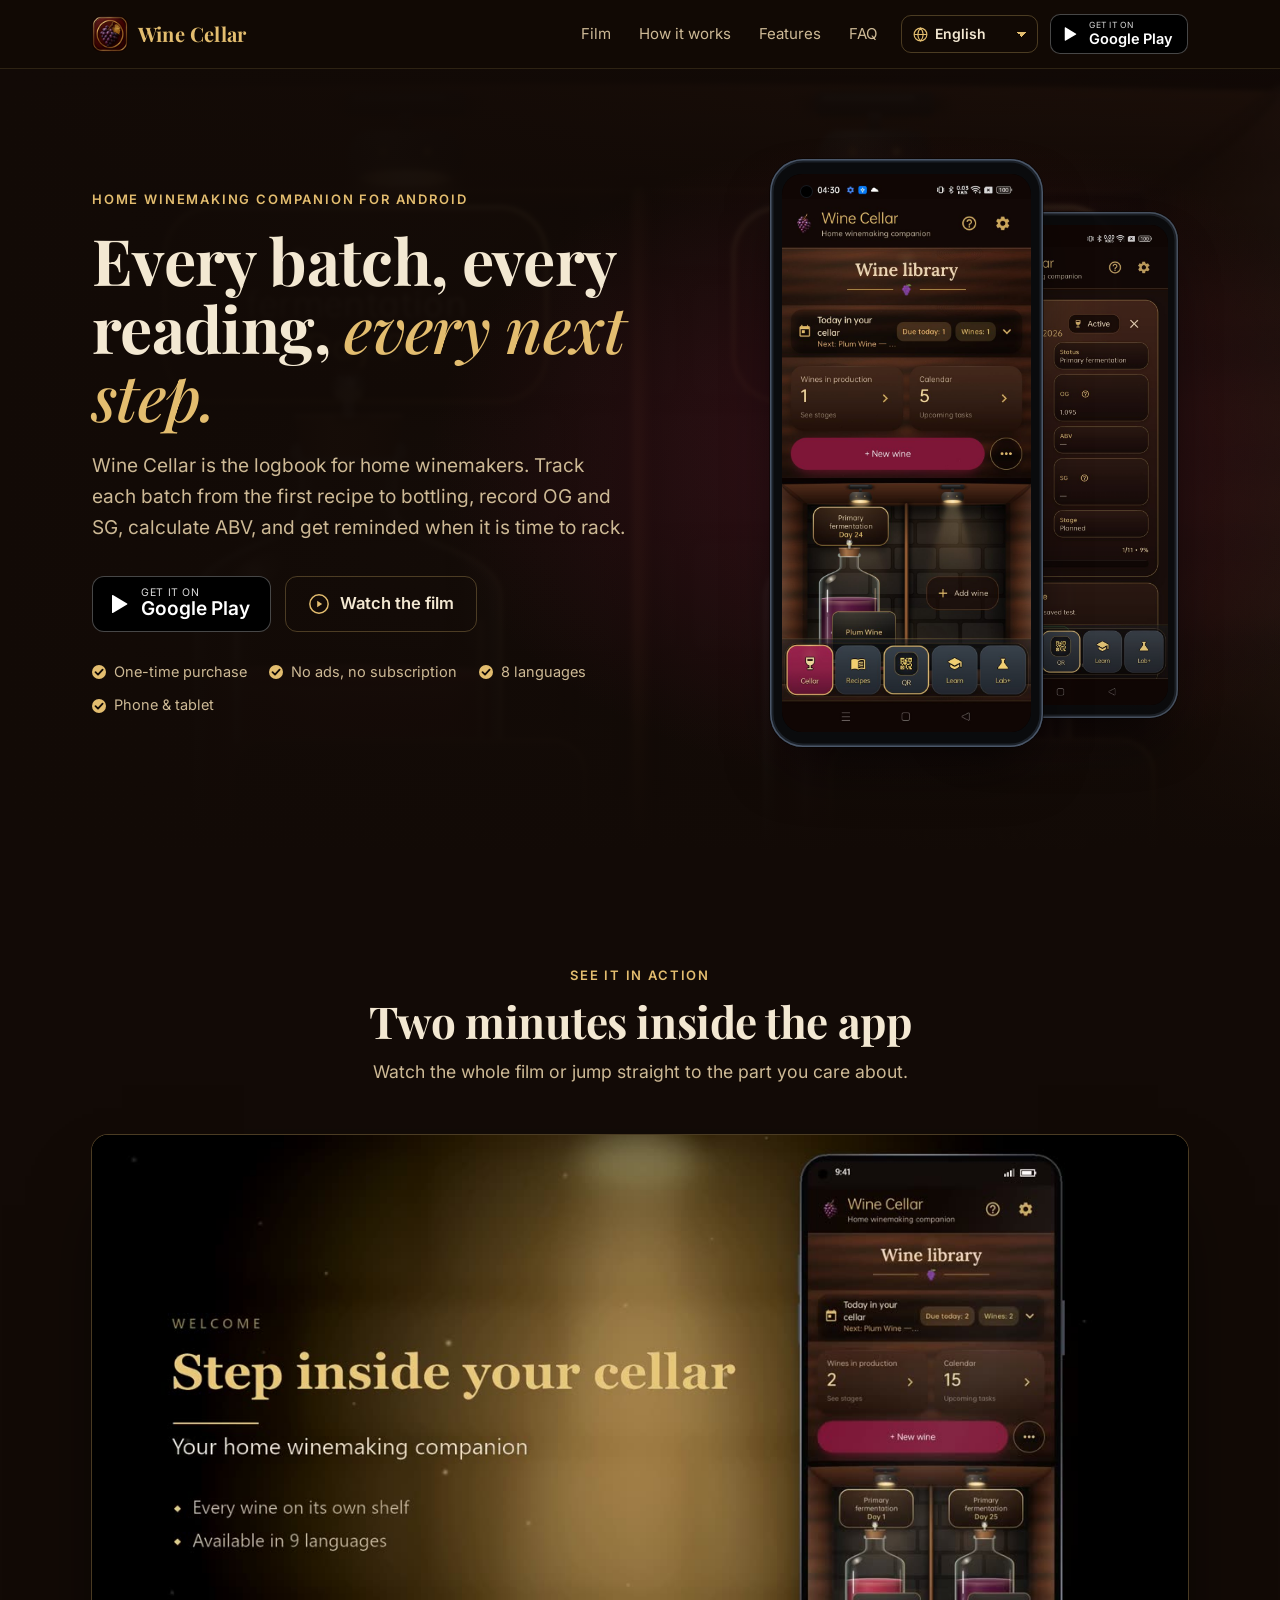
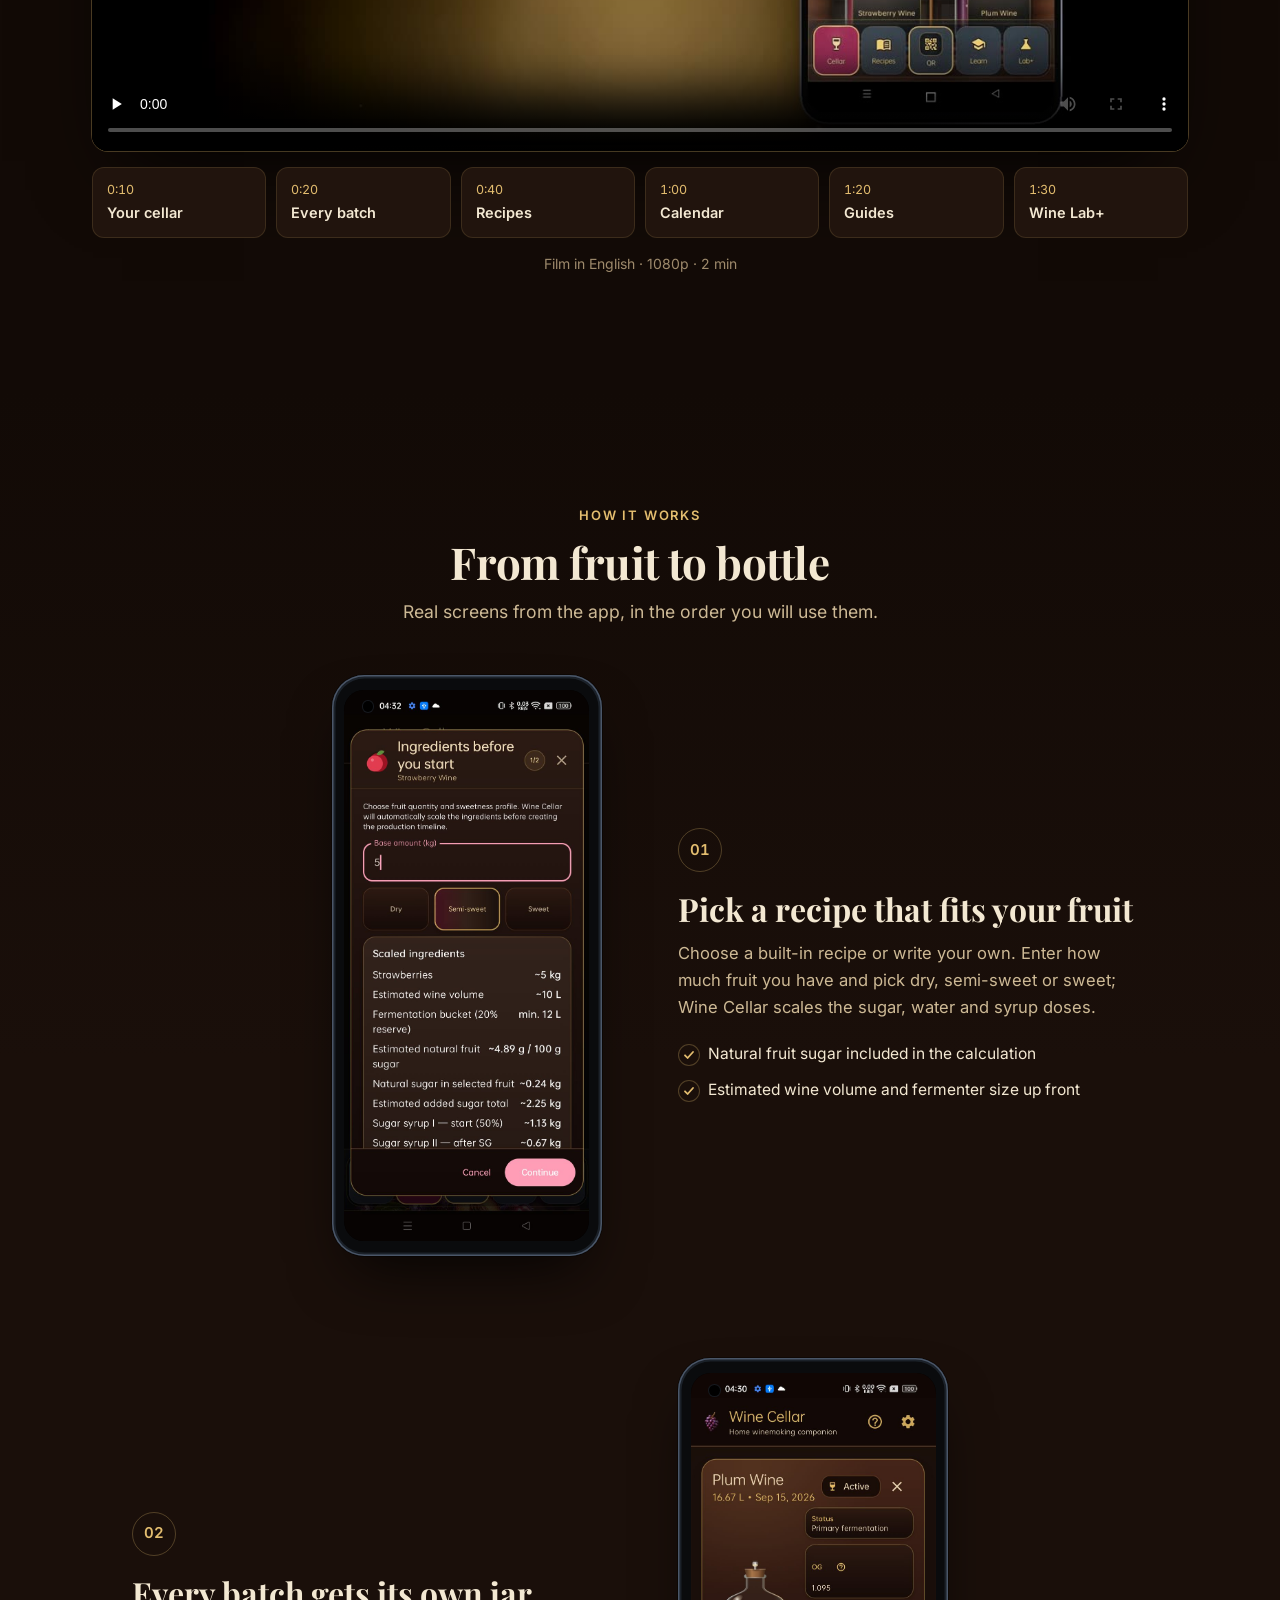
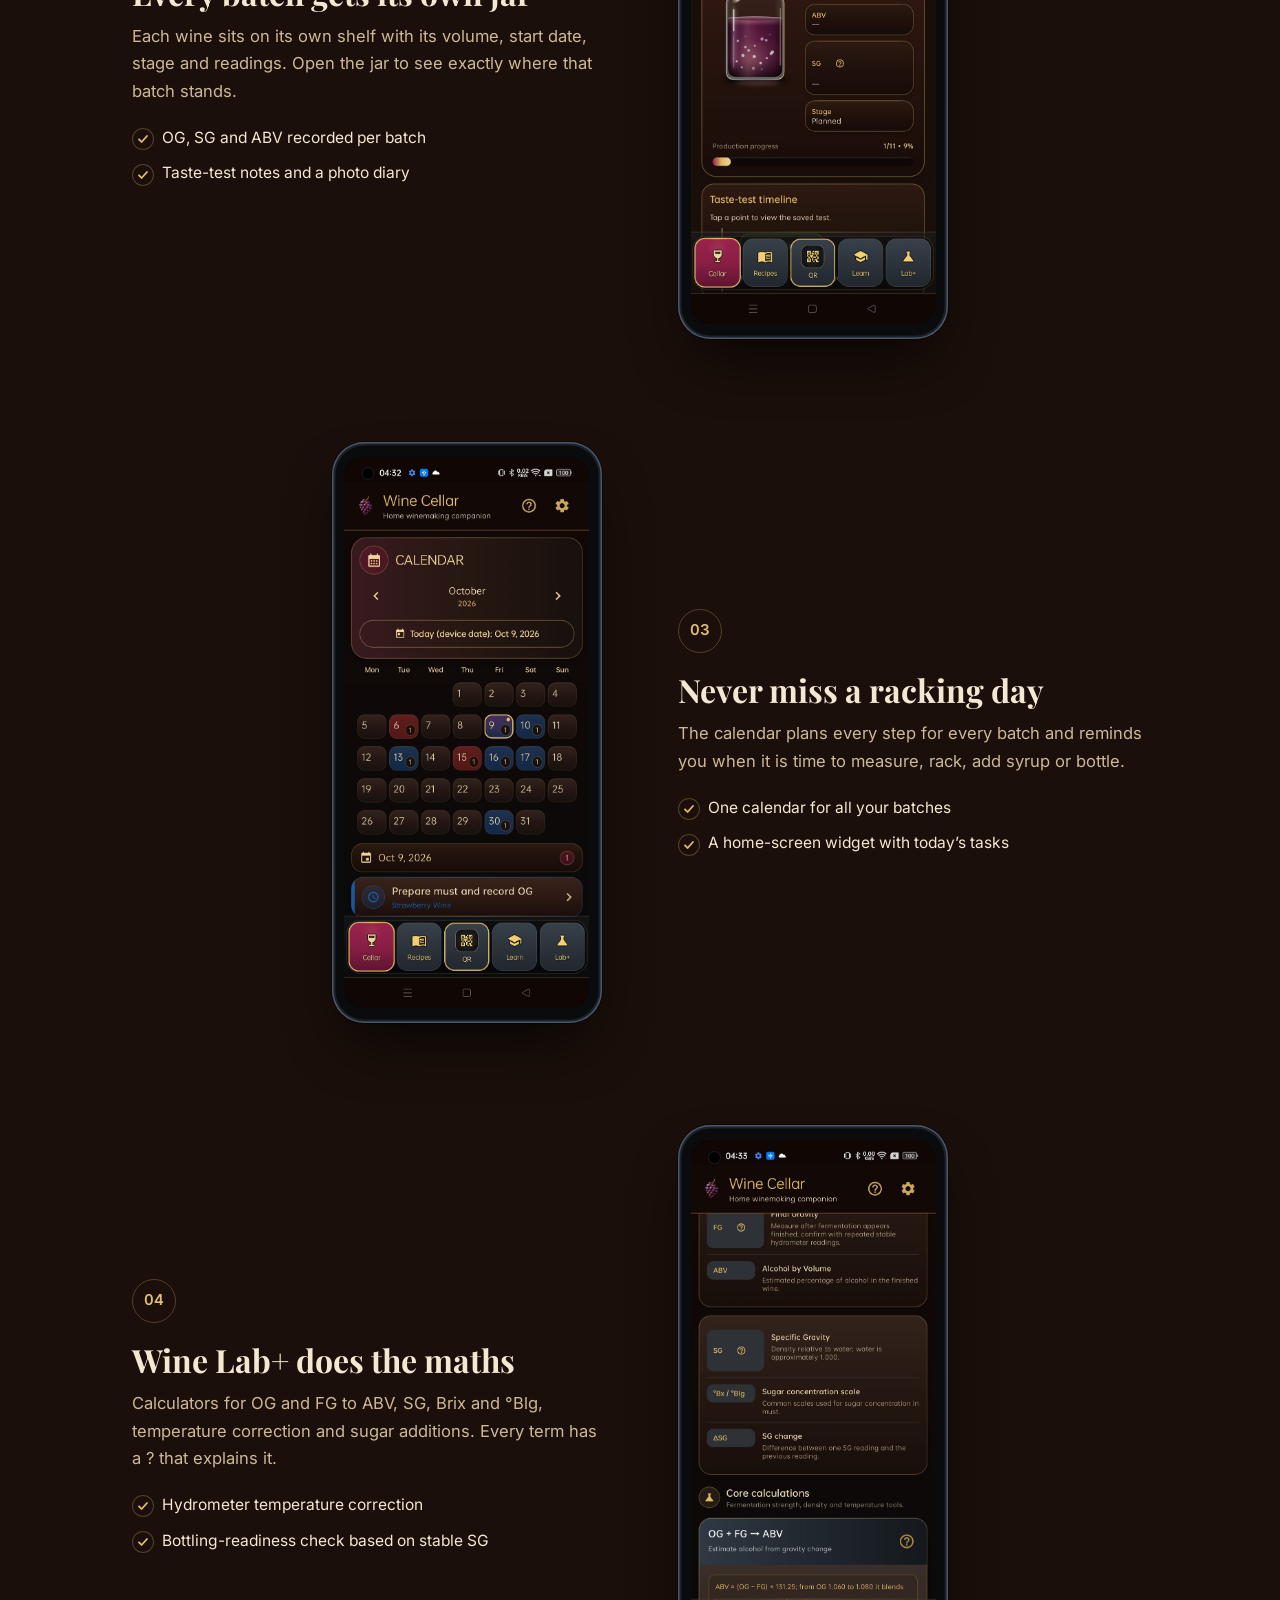
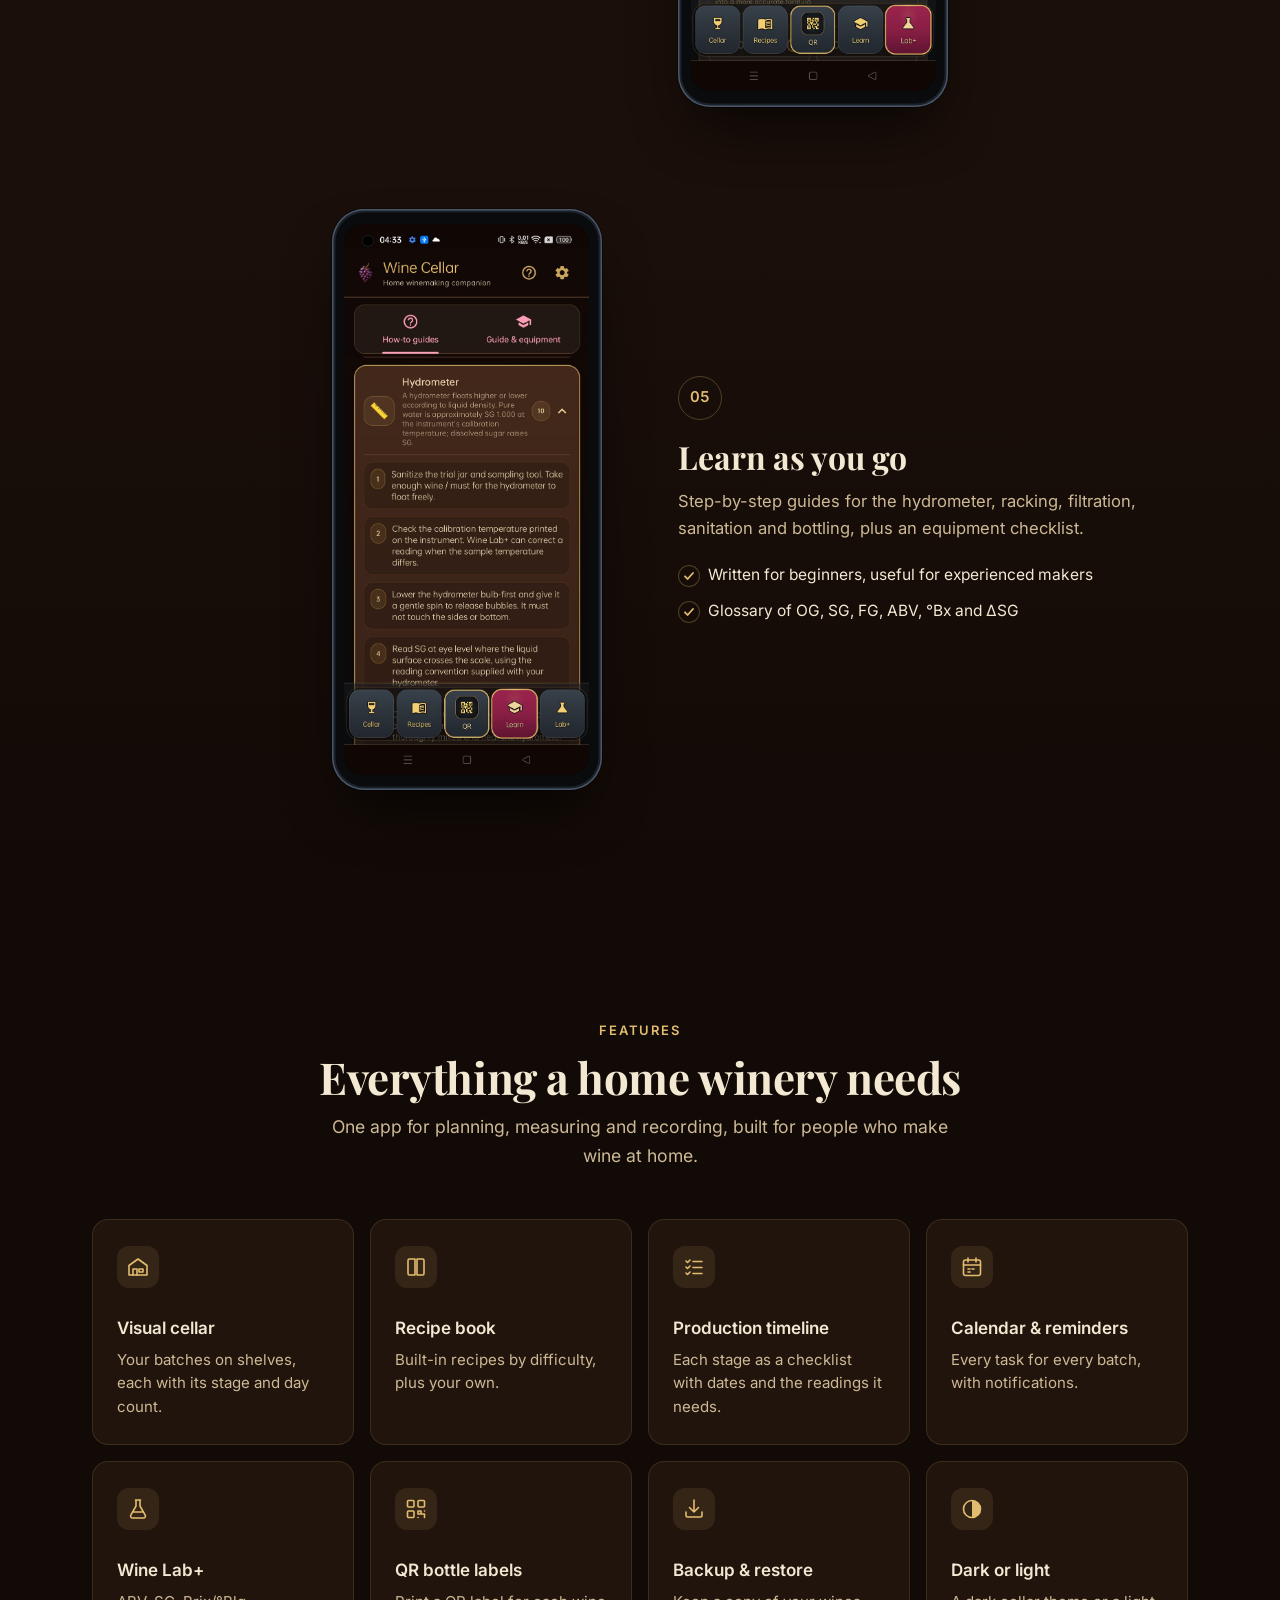
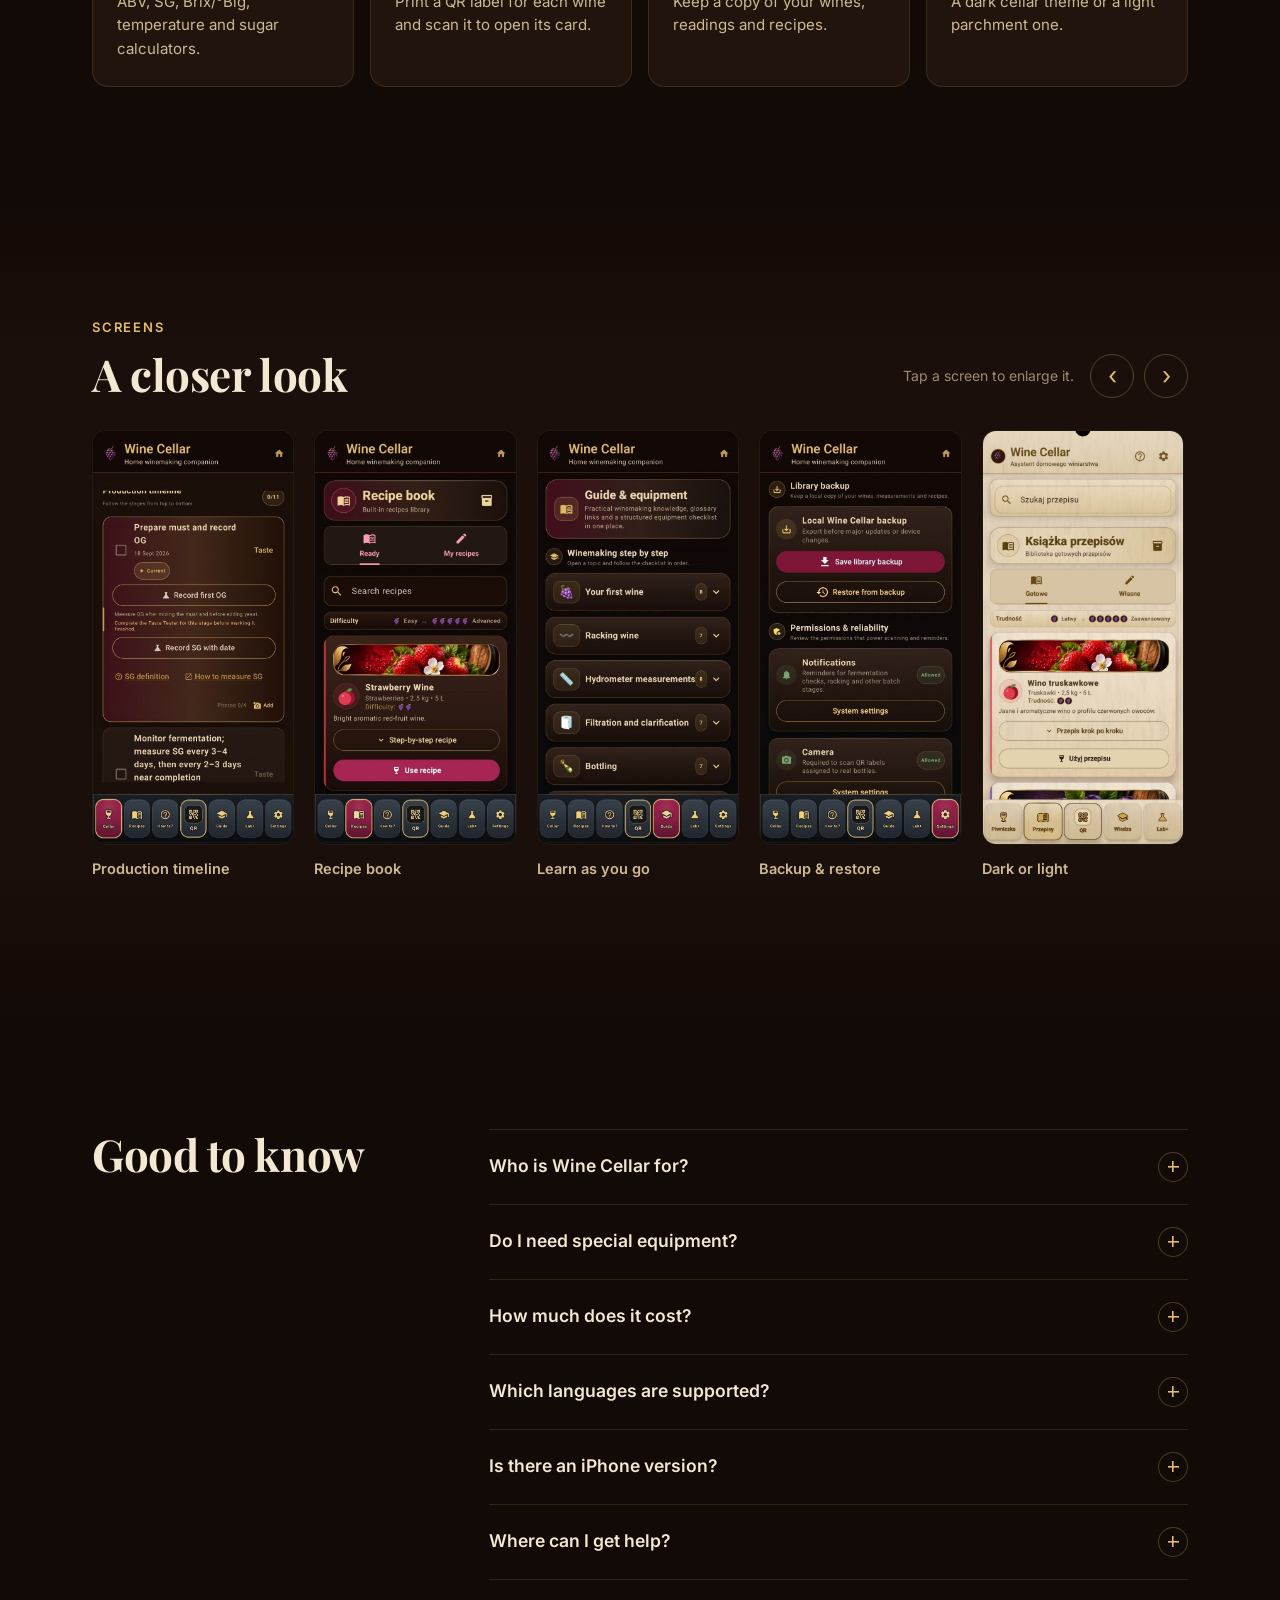
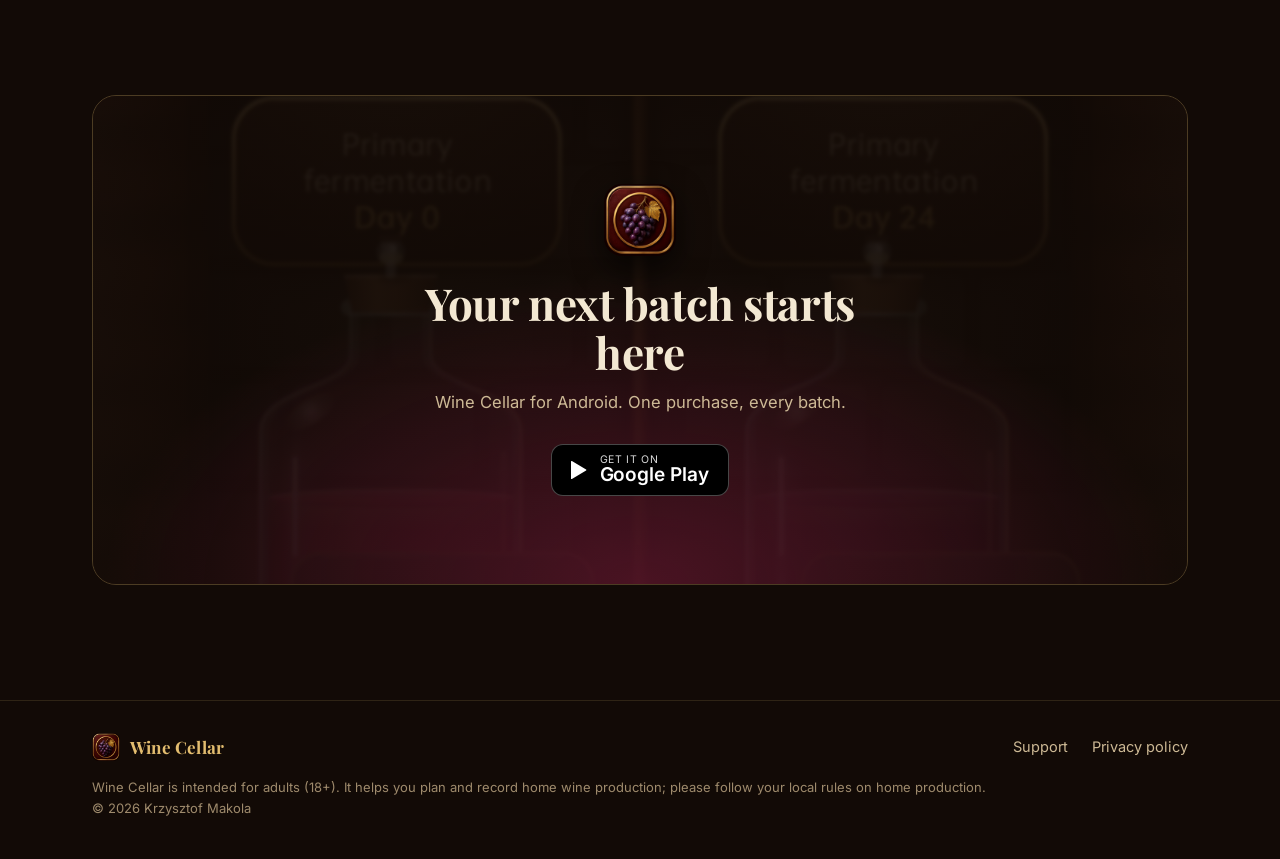
==== commit 9b04b35a: "Add files via upload" ====
--- a/index.html
+++ b/index.html
@@ -4,75 +4,82 @@
 <meta charset="utf-8">
 <meta name="viewport" content="width=device-width,initial-scale=1,viewport-fit=cover">
 <title>Wine Cellar · Home winemaking companion for Android</title>
-<meta name="description" content="Wine Cellar is a logbook for home winemakers: every batch, every reading and every next step, from the first recipe to bottling. Android, 9 languages, one purchase, no ads.">
-<meta name="theme-color" content="#140a06">
+<meta name="description" content="Track every batch from the first recipe to bottling: OG and SG readings, ABV, reminders and guides. Android app in 8 languages. One purchase, no ads.">
+<meta name="theme-color" content="#120a06">
+<meta property="og:type" content="website">
 <meta property="og:title" content="Wine Cellar · Home winemaking companion">
 <meta property="og:description" content="Every batch, every reading, every next step. From the first recipe to bottling.">
-<meta property="og:image" content="s-cellar.jpg">
+<meta property="og:image" content="poster.jpg">
 <link rel="icon" href="favicon.png">
 <link rel="apple-touch-icon" href="icon-192.png">
-<link rel="preload" href="cv700.woff2" as="font" type="font/woff2" crossorigin>
+<link rel="preload" href="pf700.woff2" as="font" type="font/woff2" crossorigin>
+<link rel="preload" href="in400.woff2" as="font" type="font/woff2" crossorigin>
 <link rel="stylesheet" href="style.css">
 </head>
 <body>
-<a class="skip" href="#journey" data-i="skip">Skip to content</a>
-
-<header class="top">
-  <div class="wrap">
-    <a class="brand" href="#"><img src="icon-192.png" alt="" width="36" height="36"><b>Wine Cellar</b></a>
-    <nav aria-label="Sections">
+<a class="skip" href="#main">Skip to content</a>
+
+<header class="nav" id="top">
+  <div class="wrap nav-row">
+    <a class="brand" href="#top"><img src="icon-192.png" alt="" width="36" height="36"><span>Wine Cellar</span></a>
+    <nav class="links" id="links" aria-label="Sections">
       <a href="#film" data-i="navFilm">Film</a>
-      <a href="#journey" data-i="navJourney">From fruit to bottle</a>
-      <a href="#inside" data-i="navInside">What's inside</a>
+      <a href="#how" data-i="navHow">How it works</a>
+      <a href="#features" data-i="navFeatures">Features</a>
       <a href="#faq" data-i="navFaq">FAQ</a>
+      <a class="gp gp-menu play" href="#" target="_blank" rel="noopener"><svg viewBox="0 0 24 24" aria-hidden="true"><path d="M5 3.6v16.8c0 .5.5.8.9.5l14.2-8.4c.4-.2.4-.8 0-1L5.9 3.1c-.4-.3-.9 0-.9.5z"/></svg><span><small data-i="getIt">Get it on</small><b>Google Play</b></span></a>
     </nav>
-    <div class="lang" role="group" aria-label="Language">
-      <button type="button" data-lang="en" aria-pressed="true">EN</button>
-      <button type="button" data-lang="pl" aria-pressed="false">PL</button>
-    </div>
-    <a class="gp sm play" href="#" target="_blank" rel="noopener"><svg viewBox="0 0 24 24" aria-hidden="true"><path d="M7 4.5v15l12-7.5z"/></svg><div><span data-i="getIt">Get it on</span><b>Google Play</b></div></a>
+    <div class="nav-tools">
+      <label class="lang">
+        <span class="sr" data-i="langLabel">Language</span>
+        <svg viewBox="0 0 24 24" aria-hidden="true"><circle cx="12" cy="12" r="9"/><path d="M3 12h18M12 3c2.5 2.7 3.8 5.7 3.8 9s-1.3 6.3-3.8 9c-2.5-2.7-3.8-5.7-3.8-9S9.5 5.7 12 3z"/></svg>
+        <select id="lang"></select>
+      </label>
+      <a class="gp gp-sm play hide-sm" href="#" target="_blank" rel="noopener"><svg viewBox="0 0 24 24" aria-hidden="true"><path d="M5 3.6v16.8c0 .5.5.8.9.5l14.2-8.4c.4-.2.4-.8 0-1L5.9 3.1c-.4-.3-.9 0-.9.5z"/></svg><span><small data-i="getIt">Get it on</small><b>Google Play</b></span></a>
+      <button class="burger" id="burger" type="button" aria-expanded="false" aria-controls="links"><span class="sr" data-i="menu">Menu</span><i></i><i></i><i></i></button>
+    </div>
   </div>
 </header>
 
-<main>
+<main id="main">
 <section class="hero">
-  <p class="side" data-i="side">for home<br>winemakers</p>
-  <div class="wrap">
-    <div>
-      <div class="note"><i class="tape"></i>
-        <h1 data-i="heroTitle">My home winery finally has a <u>logbook</u></h1>
-        <p data-i="heroSub">every jar, every reading, every next step</p>
+  <div class="wrap hero-grid">
+    <div class="hero-copy">
+      <p class="eyebrow" data-i="eyebrow">Home winemaking companion for Android</p>
+      <h1 data-i="h1">Every batch, every reading, <em>every next step.</em></h1>
+      <p class="lead" data-i="lead">Wine Cellar is the logbook for home winemakers. Track each batch from the first recipe to bottling, record OG and SG, calculate ABV, and get reminded when it is time to rack.</p>
+      <div class="cta">
+        <a class="gp play" href="#" target="_blank" rel="noopener"><svg viewBox="0 0 24 24" aria-hidden="true"><path d="M5 3.6v16.8c0 .5.5.8.9.5l14.2-8.4c.4-.2.4-.8 0-1L5.9 3.1c-.4-.3-.9 0-.9.5z"/></svg><span><small data-i="getIt">Get it on</small><b>Google Play</b></span></a>
+        <a class="btn-ghost" href="#film"><svg viewBox="0 0 24 24" aria-hidden="true"><circle cx="12" cy="12" r="10"/><path d="M10 8.5v7l5.5-3.5z" fill="currentColor" stroke="none"/></svg><span data-i="watch">Watch the film</span></a>
       </div>
-      <p class="lead" data-i="heroLead">Wine Cellar keeps each batch on its own shelf, from the first recipe to bottling. It records your OG and SG readings, works out ABV, and reminds you when it is time to rack.</p>
-      <div class="cta">
-        <a class="gp play" href="#" target="_blank" rel="noopener"><svg viewBox="0 0 24 24" aria-hidden="true"><path d="M7 4.5v15l12-7.5z"/></svg><div><span data-i="getIt">Get it on</span><b>Google Play</b></div></a>
-        <small data-i="heroSmall">One purchase · no subscription · no ads</small>
-      </div>
-    </div>
-
-    <div class="stage" aria-label="Real screens from the app">
-      <div class="r7"><div class="scr"><button class="shot" data-full="s-cellar.jpg" data-cap="cellarCap"><img src="s-cellar.jpg" alt="Wine Cellar library screen with a plum wine in primary fermentation, day 24" width="720" height="1600" fetchpriority="high"></button></div><i class="hole"></i><i class="k pw"></i><i class="k vol"></i></div>
-      <div class="pol p1"><i class="tape"></i><div class="crop"><img src="p-jar.jpg" alt="Batch card: plum wine, 16.67 L, OG 1.095" width="480" height="480"></div><p data-i="polJar">plum wine · OG 1.095 ✓</p></div>
-      <p class="ann" data-i="ann">day 24 already!</p>
-      <svg class="arrow" viewBox="0 0 10 20" aria-hidden="true"><path d="M2.5 19 C 1.5 13, 3.5 7, 7 1.2"/><path d="M7 1.2 L 4.4 2.4 M7 1.2 L 7.4 4"/></svg>
-      <div class="pol p2"><i class="tape"></i><div class="crop"><img src="p-cal.jpg" alt="Calendar with the next task: prepare must and record OG" width="480" height="473" loading="lazy"></div><p data-i="polCal">it tells me what's next</p></div>
-    </div>
-  </div>
-</section>
-
-<section id="film" class="sec film">
-  <div class="wrap">
-    <div class="sec-head">
+      <ul class="trust">
+        <li data-i="t1">One-time purchase</li>
+        <li data-i="t2">No ads, no subscription</li>
+        <li data-i="t3">8 languages</li>
+        <li data-i="t4">Phone &amp; tablet</li>
+      </ul>
+    </div>
+    <div class="hero-art" aria-hidden="true">
+      <div class="phone back"><div class="scr"><img data-shot="jar" src="s-jar.jpg" alt="" width="720" height="1600"></div><i class="hole"></i></div>
+      <div class="phone front"><div class="scr"><img data-shot="cellar" src="s-cellar.jpg" alt="" width="720" height="1600" fetchpriority="high"></div><i class="hole"></i></div>
+    </div>
+  </div>
+</section>
+
+<section id="film" class="sec">
+  <div class="wrap">
+    <header class="head center">
+      <p class="eyebrow" data-i="vEyebrow">See it in action</p>
       <h2 data-i="vTitle">Two minutes inside the app</h2>
-      <p class="hand" data-i="vHand">press play, sound on</p>
-    </div>
+      <p class="sub" data-i="vText">Watch the whole film or jump straight to the part you care about.</p>
+    </header>
     <div class="cinema">
-      <video id="promo" controls playsinline preload="none" poster="poster.jpg" width="1920" height="1080" aria-label="Wine Cellar promo film">
+      <video id="promo" controls playsinline preload="none" poster="poster.jpg" width="1920" height="1080">
         <source src="wine-cellar-promo.mp4" type="video/mp4">
         <track kind="chapters" src="chapters-en.vtt" srclang="en" label="Chapters">
       </video>
     </div>
-    <div class="chapters" aria-label="Film chapters">
+    <div class="chapters">
       <button type="button" data-t="10"><span>0:10</span><b data-i="ch1">Your cellar</b></button>
       <button type="button" data-t="20"><span>0:20</span><b data-i="ch2">Every batch</b></button>
       <button type="button" data-t="40"><span>0:40</span><b data-i="ch3">Recipes</b></button>
@@ -80,113 +87,123 @@
       <button type="button" data-t="80"><span>1:20</span><b data-i="ch5">Guides</b></button>
       <button type="button" data-t="90"><span>1:30</span><b>Wine Lab+</b></button>
     </div>
-    <p class="vnote" data-i="vNote">Film in English · 1080p · 2 min</p>
-  </div>
-</section>
-
-<section id="journey" class="sec journey">
-  <div class="wrap">
-    <div class="sec-head">
-      <h2 data-i="jTitle">From fruit to bottle</h2>
-      <p class="hand" data-i="jHand">the whole process, one app</p>
-      <p class="sub" data-i="jSub">Real screens from the app, in the order you will meet them.</p>
-    </div>
-    <div class="steps">
-      <article class="step">
-        <div class="r7"><div class="scr"><button class="shot" data-full="s-scaling.jpg" data-cap="s1Title"><img src="s-scaling.jpg" alt="Ingredients scaled for 5 kg of strawberries" width="720" height="1600" loading="lazy"></button></div><i class="hole"></i><i class="k pw"></i><i class="k vol"></i></div>
-        <div><p class="num">01</p><h3 data-i="s1Title">Pick a recipe that fits your fruit</h3>
-          <p data-i="s1Text">Choose a built-in recipe or write your own. Enter how much fruit you have and pick dry, semi-sweet or sweet. Wine Cellar scales the sugar, water and syrup doses for you.</p>
-          <ul><li data-i="s1a">Natural fruit sugar is included in the calculation</li><li data-i="s1b">Estimated wine volume and fermenter size up front</li></ul></div>
-      </article>
-      <article class="step">
-        <div class="r7"><div class="scr"><button class="shot" data-full="s-jar.jpg" data-cap="s2Title"><img src="s-jar.jpg" alt="Plum wine batch card with status, OG and progress" width="720" height="1600" loading="lazy"></button></div><i class="hole"></i><i class="k pw"></i><i class="k vol"></i></div>
-        <div><p class="num">02</p><h3 data-i="s2Title">Every batch gets its own jar</h3>
-          <p data-i="s2Text">Each wine sits on a shelf in your cellar with its volume, start date, stage and readings. Open the jar to see exactly where that batch stands.</p>
-          <ul><li data-i="s2a">OG, SG and ABV recorded per batch</li><li data-i="s2b">Taste-test notes and a photo diary</li></ul></div>
-      </article>
-      <article class="step">
-        <div class="r7"><div class="scr"><button class="shot" data-full="s-calendar.jpg" data-cap="s3Title"><img src="s-calendar.jpg" alt="Calendar with tasks for each batch" width="720" height="1600" loading="lazy"></button></div><i class="hole"></i><i class="k pw"></i><i class="k vol"></i></div>
-        <div><p class="num">03</p><h3 data-i="s3Title">Never miss a racking day</h3>
-          <p data-i="s3Text">The calendar plans each step for every batch. You get a reminder when it is time to measure, rack, add syrup or bottle.</p>
-          <ul><li data-i="s3a">One calendar for all your batches</li><li data-i="s3b">A home-screen widget shows today's tasks</li></ul></div>
-      </article>
-      <article class="step">
-        <div class="r7"><div class="scr"><button class="shot" data-full="s-lab.jpg" data-cap="s4Title"><img src="s-lab.jpg" alt="Wine Lab+ reference: FG, ABV, SG, Brix and ΔSG" width="720" height="1600" loading="lazy"></button></div><i class="hole"></i><i class="k pw"></i><i class="k vol"></i></div>
-        <div><p class="num">04</p><h3 data-i="s4Title">Wine Lab+ does the maths</h3>
-          <p data-i="s4Text">Calculators for OG and FG to ABV, SG, Brix and °Blg, temperature correction and sugar additions. Every term has a ? that explains it.</p>
-          <ul><li data-i="s4a">Hydrometer temperature correction</li><li data-i="s4b">A bottling-readiness check based on stable SG</li></ul></div>
-      </article>
-      <article class="step">
-        <div class="r7"><div class="scr"><button class="shot" data-full="s-guide.jpg" data-cap="s5Title"><img src="s-guide.jpg" alt="Step-by-step hydrometer guide" width="720" height="1600" loading="lazy"></button></div><i class="hole"></i><i class="k pw"></i><i class="k vol"></i></div>
-        <div><p class="num">05</p><h3 data-i="s5Title">Learn as you go</h3>
-          <p data-i="s5Text">Short step-by-step guides for the hydrometer, racking, filtration, sanitation and bottling, plus an equipment checklist. Useful for your first batch and your fiftieth.</p></div>
-      </article>
-    </div>
-  </div>
-</section>
-
-<section id="inside" class="sec">
-  <div class="wrap">
-    <div class="sec-head">
-      <h2 data-i="iTitle">What else is inside</h2>
-      <p class="hand" data-i="iHand">tap a photo to look closer</p>
-    </div>
-    <div class="cards">
-      <figure class="card"><i class="tape"></i><button class="shot crop" data-full="s-stages.jpg" data-cap="c1Title"><img src="s-stages.jpg" alt="Production timeline with stages and checkboxes" width="640" height="1311" loading="lazy"></button><h3 data-i="c1Title">Production timeline</h3><p data-i="c1Text">Each stage of a batch as a checklist, with dates and the readings it needs.</p></figure>
-      <figure class="card"><i class="tape"></i><button class="shot crop" data-full="s-recipes.jpg" data-cap="c2Title"><img src="s-recipes.jpg" alt="Recipe book with ready and personal recipes" width="640" height="1311" loading="lazy"></button><h3 data-i="c2Title">Recipe book</h3><p data-i="c2Text">Built-in recipes by difficulty, and a tab for your own.</p></figure>
-      <figure class="card"><i class="tape"></i><button class="shot crop" data-full="s-learn.jpg" data-cap="c3Title"><img src="s-learn.jpg" alt="Guide and equipment: winemaking step by step" width="640" height="1311" loading="lazy"></button><h3 data-i="c3Title">Guide &amp; equipment</h3><p data-i="c3Text">A glossary, useful links and a structured equipment checklist in one place.</p></figure>
-      <figure class="card"><i class="tape"></i><button class="shot crop" data-full="s-backup.jpg" data-cap="c4Title"><img src="s-backup.jpg" alt="Library backup and restore settings" width="640" height="1311" loading="lazy"></button><h3 data-i="c4Title">Backup &amp; restore</h3><p data-i="c4Text">Save a copy of your wines, readings and recipes before an update or a phone change.</p></figure>
-      <figure class="card"><i class="tape"></i><button class="shot crop" data-full="s-light.jpg" data-cap="c5Title"><img src="s-light.jpg" alt="Recipe book in the light parchment theme" width="640" height="1304" loading="lazy"></button><h3 data-i="c5Title">Dark or light</h3><p data-i="c5Text">The dark cellar theme by default, or a light parchment theme if you prefer.</p></figure>
-      <figure class="card"><i class="tape"></i><button class="shot crop" data-full="s-settings.jpg" data-cap="c6Title"><img src="s-settings.jpg" alt="Language and region settings with nine options" width="640" height="1311" loading="lazy"></button><h3 data-i="c6Title">9 languages</h3><p data-i="c6Text">Pick yours in Settings. The language also sets the regional guidance.</p></figure>
-    </div>
-  </div>
-</section>
-
-<section class="sec" style="padding-top:20px">
-  <div class="wrap">
-    <div class="facts">
-      <div class="fact"><b data-i="f1">One purchase</b><p data-i="f1t">Pay once on Google Play. No subscription and no ads.</p></div>
-      <div class="fact"><b data-i="f2">Phone &amp; tablet</b><p data-i="f2t">Layouts for both, with a home-screen widget.</p></div>
-      <div class="fact"><b data-i="f3">Your data stays yours</b><p data-i="f3t">Your library lives on your device, with backup and restore when you need it.</p></div>
-      <div class="fact"><b data-i="f4">QR bottle labels</b><p data-i="f4t">Print a QR label for each wine and scan it later to open its card.</p></div>
-    </div>
-    <div class="langs" aria-label="App languages"><span>English (UK)</span><span>English (US)</span><span>Polski</span><span>Deutsch</span><span>Français</span><span>Español</span><span>Português</span><span>Italiano</span><span>Čeština</span></div>
-  </div>
-</section>
-
-<section id="faq" class="sec faq-sec">
+    <p class="note center" data-i="vNote">Film in English · 1080p · 2 min</p>
+  </div>
+</section>
+
+<section id="how" class="sec tint">
+  <div class="wrap">
+    <header class="head center">
+      <p class="eyebrow" data-i="hEyebrow">How it works</p>
+      <h2 data-i="hTitle">From fruit to bottle</h2>
+      <p class="sub" data-i="hText">Real screens from the app, in the order you will use them.</p>
+      <p class="note" data-i="shotsNote" hidden></p>
+    </header>
+    <ol class="steps">
+      <li class="step">
+        <button class="phone zoom" type="button" data-cap="s1T"><span class="scr"><img data-shot="scaling" src="s-scaling.jpg" alt="Ingredients scaled to the amount of fruit" width="720" height="1600" loading="lazy"></span><i class="hole"></i></button>
+        <div class="step-copy"><span class="num">01</span><h3 data-i="s1T">Pick a recipe that fits your fruit</h3><p data-i="s1P">Choose a built-in recipe or write your own. Enter how much fruit you have and pick dry, semi-sweet or sweet; Wine Cellar scales the sugar, water and syrup doses.</p>
+          <ul class="checks"><li data-i="s1a">Natural fruit sugar included in the calculation</li><li data-i="s1b">Estimated wine volume and fermenter size up front</li></ul></div>
+      </li>
+      <li class="step">
+        <button class="phone zoom" type="button" data-cap="s2T"><span class="scr"><img data-shot="jar" src="s-jar.jpg" alt="Batch card with status, OG and progress" width="720" height="1600" loading="lazy"></span><i class="hole"></i></button>
+        <div class="step-copy"><span class="num">02</span><h3 data-i="s2T">Every batch gets its own jar</h3><p data-i="s2P">Each wine sits on its own shelf with its volume, start date, stage and readings. Open the jar to see exactly where that batch stands.</p>
+          <ul class="checks"><li data-i="s2a">OG, SG and ABV recorded per batch</li><li data-i="s2b">Taste-test notes and a photo diary</li></ul></div>
+      </li>
+      <li class="step">
+        <button class="phone zoom" type="button" data-cap="s3T"><span class="scr"><img data-shot="calendar" src="s-calendar.jpg" alt="Calendar with tasks for each batch" width="720" height="1600" loading="lazy"></span><i class="hole"></i></button>
+        <div class="step-copy"><span class="num">03</span><h3 data-i="s3T">Never miss a racking day</h3><p data-i="s3P">The calendar plans every step for every batch and reminds you when it is time to measure, rack, add syrup or bottle.</p>
+          <ul class="checks"><li data-i="s3a">One calendar for all your batches</li><li data-i="s3b">A home-screen widget with today’s tasks</li></ul></div>
+      </li>
+      <li class="step">
+        <button class="phone zoom" type="button" data-cap="s4T"><span class="scr"><img data-shot="lab" src="s-lab.jpg" alt="Wine Lab+ reference of terms" width="720" height="1600" loading="lazy"></span><i class="hole"></i></button>
+        <div class="step-copy"><span class="num">04</span><h3 data-i="s4T">Wine Lab+ does the maths</h3><p data-i="s4P">Calculators for OG and FG to ABV, SG, Brix and °Blg, temperature correction and sugar additions. Every term has a ? that explains it.</p>
+          <ul class="checks"><li data-i="s4a">Hydrometer temperature correction</li><li data-i="s4b">Bottling-readiness check based on stable SG</li></ul></div>
+      </li>
+      <li class="step">
+        <button class="phone zoom" type="button" data-cap="s5T"><span class="scr"><img data-shot="guide" src="s-guide.jpg" alt="Step-by-step hydrometer guide" width="720" height="1600" loading="lazy"></span><i class="hole"></i></button>
+        <div class="step-copy"><span class="num">05</span><h3 data-i="s5T">Learn as you go</h3><p data-i="s5P">Step-by-step guides for the hydrometer, racking, filtration, sanitation and bottling, plus an equipment checklist.</p>
+          <ul class="checks"><li data-i="s5a">Written for beginners, useful for experienced makers</li><li data-i="s5b">Glossary of OG, SG, FG, ABV, °Bx and ΔSG</li></ul></div>
+      </li>
+    </ol>
+  </div>
+</section>
+
+<section id="features" class="sec">
+  <div class="wrap">
+    <header class="head center">
+      <p class="eyebrow" data-i="fEyebrow">Features</p>
+      <h2 data-i="fTitle">Everything a home winery needs</h2>
+      <p class="sub" data-i="fText">One app for planning, measuring and recording, built for people who make wine at home.</p>
+    </header>
+    <div class="features">
+      <article class="feat"><svg viewBox="0 0 24 24" aria-hidden="true"><path d="M3 10.5 12 4l9 6.5V20H3z"/><path d="M7 20v-6h4v6M13 14h4v3h-4z"/></svg><h3 data-i="f1T">Visual cellar</h3><p data-i="f1P">Your batches on shelves, each with its stage and day count.</p></article>
+      <article class="feat"><svg viewBox="0 0 24 24" aria-hidden="true"><path d="M4 5.5C4 4.7 4.7 4 5.5 4H11v16H5.5c-.8 0-1.5-.7-1.5-1.5zM20 5.5c0-.8-.7-1.5-1.5-1.5H13v16h5.5c.8 0 1.5-.7 1.5-1.5z"/></svg><h3 data-i="f2T">Recipe book</h3><p data-i="f2P">Built-in recipes by difficulty, plus your own.</p></article>
+      <article class="feat"><svg viewBox="0 0 24 24" aria-hidden="true"><path d="m4 6 1.5 1.5L8 5M4 12l1.5 1.5L8 11M4 18l1.5 1.5L8 17M11 6.5h9M11 12.5h9M11 18.5h9"/></svg><h3 data-i="f3T">Production timeline</h3><p data-i="f3P">Each stage as a checklist with dates and the readings it needs.</p></article>
+      <article class="feat"><svg viewBox="0 0 24 24" aria-hidden="true"><rect x="3.5" y="5" width="17" height="15.5" rx="2"/><path d="M3.5 10h17M8 3v4M16 3v4M8 14h2M12 14h2M8 17h2"/></svg><h3 data-i="f4T">Calendar &amp; reminders</h3><p data-i="f4P">Every task for every batch, with notifications.</p></article>
+      <article class="feat"><svg viewBox="0 0 24 24" aria-hidden="true"><path d="M9.5 3h5M10 3v6L4.8 18.2A1.9 1.9 0 0 0 6.5 21h11a1.9 1.9 0 0 0 1.7-2.8L14 9V3M7 15h10"/></svg><h3 data-i="f5T">Wine Lab+</h3><p data-i="f5P">ABV, SG, Brix/°Blg, temperature and sugar calculators.</p></article>
+      <article class="feat"><svg viewBox="0 0 24 24" aria-hidden="true"><rect x="3.5" y="3.5" width="6.5" height="6.5" rx="1"/><rect x="14" y="3.5" width="6.5" height="6.5" rx="1"/><rect x="3.5" y="14" width="6.5" height="6.5" rx="1"/><path d="M14 14h3v3h-3zM17 17h3.5v3.5M20.5 14v.01M14 20.5v.01"/></svg><h3 data-i="f6T">QR bottle labels</h3><p data-i="f6P">Print a QR label for each wine and scan it to open its card.</p></article>
+      <article class="feat"><svg viewBox="0 0 24 24" aria-hidden="true"><path d="M12 3v12M7.5 10.5 12 15l4.5-4.5M4 15v3.5c0 .8.7 1.5 1.5 1.5h13c.8 0 1.5-.7 1.5-1.5V15"/></svg><h3 data-i="f7T">Backup &amp; restore</h3><p data-i="f7P">Keep a copy of your wines, readings and recipes.</p></article>
+      <article class="feat"><svg viewBox="0 0 24 24" aria-hidden="true"><circle cx="12" cy="12" r="8.5"/><path d="M12 3.5v17a8.5 8.5 0 0 0 0-17z" fill="currentColor" stroke="none"/></svg><h3 data-i="f8T">Dark or light</h3><p data-i="f8P">A dark cellar theme or a light parchment one.</p></article>
+    </div>
+  </div>
+</section>
+
+<section class="sec tint" aria-labelledby="gTitle">
+  <div class="wrap">
+    <header class="head split">
+      <div><p class="eyebrow" data-i="gEyebrow">Screens</p><h2 id="gTitle" data-i="gTitle">A closer look</h2></div>
+      <div class="gal-ctrl"><span class="note" data-i="gHint">Tap a screen to enlarge it.</span>
+        <button type="button" class="arrow" data-dir="-1" aria-label="Previous">‹</button><button type="button" class="arrow" data-dir="1" aria-label="Next">›</button></div>
+    </header>
+    <div class="gallery" id="gallery" tabindex="0">
+      <figure><button class="zoom" type="button" data-cap="f3T"><img src="s-stages.jpg" alt="Production timeline" width="640" height="1311" loading="lazy"></button><figcaption data-i="f3T">Production timeline</figcaption></figure>
+      <figure><button class="zoom" type="button" data-cap="f2T"><img data-shot="recipes" src="s-recipes.jpg" alt="Recipe book" width="640" height="1311" loading="lazy"></button><figcaption data-i="f2T">Recipe book</figcaption></figure>
+      <figure><button class="zoom" type="button" data-cap="s5T"><img src="s-learn.jpg" alt="Guide and equipment" width="640" height="1311" loading="lazy"></button><figcaption data-i="s5T">Learn as you go</figcaption></figure>
+      <figure><button class="zoom" type="button" data-cap="f7T"><img src="s-backup.jpg" alt="Backup and restore" width="640" height="1311" loading="lazy"></button><figcaption data-i="f7T">Backup &amp; restore</figcaption></figure>
+      <figure><button class="zoom" type="button" data-cap="f8T"><img src="s-light.jpg" alt="Light theme" width="640" height="1304" loading="lazy"></button><figcaption data-i="f8T">Dark or light</figcaption></figure>
+      <figure><button class="zoom" type="button" data-cap="t3"><img src="s-settings.jpg" alt="Language settings" width="640" height="1311" loading="lazy"></button><figcaption data-i="t3">8 languages</figcaption></figure>
+    </div>
+  </div>
+</section>
+
+<section id="faq" class="sec">
   <div class="wrap faq">
-    <div class="sec-head" style="display:block"><h2 data-i="qTitle">Good to know</h2></div>
-    <div>
-      <details><summary data-i="q1">Who is Wine Cellar for?</summary><p data-i="a1">Adult hobby winemakers who make fruit or grape wine at home and want to keep track of their batches. It suits beginners, thanks to the guides, and people with many jars going at once.</p></details>
-      <details><summary data-i="q2">Do I need special equipment?</summary><p data-i="a2">A hydrometer helps you get the most from the app, because readings drive the ABV and bottling-readiness checks. The equipment checklist in the guide lists the rest.</p></details>
-      <details><summary data-i="q3">How much does it cost?</summary><p data-i="a3">It is a one-time purchase on Google Play. The current price in your country is shown on the store page.</p></details>
-      <details><summary data-i="q4">Is there an iPhone version?</summary><p data-i="a4">Not at the moment. Wine Cellar is available for Android phones and tablets.</p></details>
-      <details><summary data-i="q5">Where can I get help?</summary><p data-i="a5">Write to <a href="mailto:supportwinecellar1@gmail.com">supportwinecellar1@gmail.com</a>. The tutorial can be replayed any time from Settings.</p></details>
-    </div>
-  </div>
-</section>
-
-<section class="closing">
-  <div class="wrap">
-    <img src="icon-192.png" alt="" width="84" height="84" loading="lazy">
+    <header class="head"><h2 data-i="qTitle">Good to know</h2></header>
+    <div class="qa">
+      <details><summary data-i="q1">Who is Wine Cellar for?</summary><p data-i="a1">Adult hobby winemakers who make fruit or grape wine at home and want to keep track of their batches. Beginners get guides; experienced makers get one place for many batches.</p></details>
+      <details><summary data-i="q2">Do I need special equipment?</summary><p data-i="a2">A hydrometer lets you use the app fully, because readings drive the ABV and bottling-readiness checks. The equipment checklist lists the rest.</p></details>
+      <details><summary data-i="q3">How much does it cost?</summary><p data-i="a3">It is a one-time purchase on Google Play, with no subscription and no ads. The price in your country is shown on the store page.</p></details>
+      <details><summary data-i="q4">Which languages are supported?</summary><p data-i="a4">English, Polish, German, French, Spanish, Portuguese, Italian and Czech. You can switch language in Settings at any time.</p></details>
+      <details><summary data-i="q5">Is there an iPhone version?</summary><p data-i="a5">Not at the moment. Wine Cellar is available for Android phones and tablets.</p></details>
+      <details><summary data-i="q6">Where can I get help?</summary><p data-i="a6">Write to <a href="mailto:supportwinecellar1@gmail.com">supportwinecellar1@gmail.com</a>. The tutorial can be replayed any time from Settings.</p></details>
+    </div>
+  </div>
+</section>
+
+<section class="final">
+  <div class="wrap final-box">
+    <img src="icon-192.png" alt="" width="72" height="72" loading="lazy">
     <h2 data-i="cTitle">Your next batch starts here</h2>
-    <p data-i="cText">Wine Cellar · home winemaking companion for Android</p>
-    <a class="gp play" href="#" target="_blank" rel="noopener"><svg viewBox="0 0 24 24" aria-hidden="true"><path d="M7 4.5v15l12-7.5z"/></svg><div><span data-i="getIt">Get it on</span><b>Google Play</b></div></a>
+    <p data-i="cText">Wine Cellar for Android. One purchase, every batch.</p>
+    <a class="gp play" href="#" target="_blank" rel="noopener"><svg viewBox="0 0 24 24" aria-hidden="true"><path d="M5 3.6v16.8c0 .5.5.8.9.5l14.2-8.4c.4-.2.4-.8 0-1L5.9 3.1c-.4-.3-.9 0-.9.5z"/></svg><span><small data-i="getIt">Get it on</small><b>Google Play</b></span></a>
   </div>
 </section>
 </main>
 
-<footer>
-  <div class="wrap">
-    <span>© 2026 Krzysztof Makola · Wine Cellar</span>
-    <a href="mailto:supportwinecellar1@gmail.com" data-i="support">Support</a>
-    <a href="https://winecellar1-creator.github.io/wine-cellar-privacy/" target="_blank" rel="noopener" data-i="privacy">Privacy policy</a>
-    <small data-i="legal">Wine Cellar is intended for adults (18+). It helps you plan and record home wine production; please follow your local rules on home production.</small>
+<footer class="foot">
+  <div class="wrap foot-row">
+    <a class="brand" href="#top"><img src="icon-192.png" alt="" width="28" height="28" loading="lazy"><span>Wine Cellar</span></a>
+    <nav aria-label="Footer">
+      <a href="mailto:supportwinecellar1@gmail.com" data-i="support">Support</a>
+      <a href="https://winecellar1-creator.github.io/wine-cellar-privacy/" target="_blank" rel="noopener" data-i="privacy">Privacy policy</a>
+    </nav>
+    <p class="legal"><span data-i="legal">Wine Cellar is intended for adults (18+). It helps you plan and record home wine production; please follow your local rules on home production.</span><br>© 2026 Krzysztof Makola</p>
   </div>
 </footer>
 
-<dialog id="zoom" aria-label="App screen"><button type="button" aria-label="Close" data-close>×</button><img alt=""><p></p></dialog>
+<dialog id="zoom"><button type="button" class="x" data-close aria-label="Close">×</button><img alt=""><p></p></dialog>
+<script src="i18n.js"></script>
 <script src="app.js"></script>
 </body>
 </html>
--- a/style.css
+++ b/style.css
@@ -1,4 +1,3 @@
-@font-face{font-family:CV;font-weight:700;font-display:swap;src:url(cv700.woff2) format("woff2")}
 @font-face{font-family:PF;font-weight:700;font-display:swap;src:url(pf700.woff2) format("woff2")}
 @font-face{font-family:PF;font-style:italic;font-weight:400;font-display:swap;src:url(pfi.woff2) format("woff2")}
 @font-face{font-family:IN;font-weight:400;font-display:swap;src:url(in400.woff2) format("woff2")}
@@ -6,192 +5,233 @@
 @font-face{font-family:IN;font-weight:700;font-display:swap;src:url(in700.woff2) format("woff2")}
 
 :root{
-  --oak:#140a06;--oak-2:#1d110b;--oak-3:#2a1912;
+  --bg:#120a06;--bg-2:#1a0f0a;--surface:#21140d;--surface-2:#2a1a11;
+  --line:rgba(227,189,111,.14);--line-2:rgba(227,189,111,.28);
   --crimson:#8e1d45;--crimson-hi:#a8285a;
-  --gold:#e3bd6f;--gold-soft:#f0cf86;
-  --cream:#f1e4c9;--muted:#c8b391;
-  --paper:#f6f1e7;--note:#f2e3bd;--ink:#3a2010;--ink-2:#5b4433;
-  --tape:rgba(236,224,196,.72);
-  --wrap:1120px;--gutter:clamp(16px,4vw,40px);
-  --hand:CV,"Segoe Print","Comic Sans MS",cursive;
-  --serif:PF,Georgia,serif;--sans:IN,system-ui,-apple-system,"Segoe UI",Roboto,sans-serif;
+  --gold:#e3bd6f;--gold-soft:#f0d395;
+  --text:#f3e8d2;--text-2:#cdb995;--text-3:#9e8a6c;
+  --wrap:1160px;--gutter:clamp(16px,4vw,32px);--r:16px;
+  --serif:PF,Georgia,"Times New Roman",serif;
+  --sans:IN,system-ui,-apple-system,"Segoe UI",Roboto,sans-serif;
+  --nav-h:68px;
 }
 *{box-sizing:border-box;margin:0;padding:0}
 html{scroll-behavior:smooth;-webkit-text-size-adjust:100%}
-@media (prefers-reduced-motion:reduce){html{scroll-behavior:auto}*{transition:none!important;animation:none!important}}
-body{background:var(--oak);color:var(--cream);font:400 17px/1.6 var(--sans);overflow-x:hidden}
+@media (prefers-reduced-motion:reduce){html{scroll-behavior:auto}*,*:before,*:after{transition:none!important;animation:none!important}}
+body{background:var(--bg);color:var(--text);font:400 16.5px/1.65 var(--sans);overflow-x:hidden;-webkit-font-smoothing:antialiased}
 img{display:block;max-width:100%;height:auto}
 a{color:inherit}
-button{font:inherit;color:inherit;background:none;border:0;cursor:pointer}
-:focus-visible{outline:2px solid var(--gold-soft);outline-offset:3px;border-radius:4px}
+button,select{font:inherit;color:inherit}
+button{background:none;border:0;cursor:pointer}
+:focus-visible{outline:2px solid var(--gold);outline-offset:3px;border-radius:6px}
 .wrap{max-width:var(--wrap);margin:0 auto;padding:0 var(--gutter)}
-.skip{position:absolute;left:-999px;top:8px;background:var(--gold);color:var(--oak);padding:8px 14px;border-radius:6px;z-index:99}
+.sr{position:absolute;width:1px;height:1px;overflow:hidden;clip:rect(0 0 0 0);white-space:nowrap}
+.skip{position:absolute;left:-999px;top:8px;z-index:99;background:var(--gold);color:var(--bg);padding:8px 14px;border-radius:8px}
 .skip:focus{left:8px}
-
-/* header */
-.top{position:sticky;top:0;z-index:20;background:rgba(20,10,6,.86);backdrop-filter:blur(10px);-webkit-backdrop-filter:blur(10px);border-bottom:1px solid rgba(227,189,111,.12)}
-.top .wrap{display:flex;align-items:center;gap:20px;height:64px}
-.brand{display:flex;align-items:center;gap:10px;text-decoration:none;margin-right:auto}
+section[id]{scroll-margin-top:calc(var(--nav-h) + 8px)}
+
+/* ---------- nav ---------- */
+.nav{position:sticky;top:0;z-index:30;background:rgba(18,10,6,.82);backdrop-filter:saturate(140%) blur(12px);-webkit-backdrop-filter:saturate(140%) blur(12px);border-bottom:1px solid var(--line)}
+.nav-row{display:flex;align-items:center;gap:24px;height:var(--nav-h)}
+.brand{display:flex;align-items:center;gap:10px;text-decoration:none;flex:none}
 .brand img{width:36px;height:36px;border-radius:9px}
-.brand b{font:700 20px/1 var(--serif);color:var(--gold)}
-.top nav{display:flex;gap:22px}
-.top nav a{text-decoration:none;font-size:14.5px;color:var(--muted)}
-.top nav a:hover{color:var(--cream)}
-.lang{display:flex;border:1px solid rgba(227,189,111,.3);border-radius:99px;overflow:hidden}
-.lang button{font-size:12.5px;font-weight:600;padding:5px 10px;color:var(--muted)}
-.lang button[aria-pressed=true]{background:var(--gold);color:var(--oak)}
-@media (max-width:820px){.top nav{display:none}}
-
-/* play button */
-.gp{display:inline-flex;align-items:center;gap:10px;background:var(--crimson);color:#fff;text-decoration:none;border-radius:99px;padding:10px 22px 10px 16px;box-shadow:0 6px 18px rgba(0,0,0,.45);transition:background .15s,transform .15s}
-.gp:hover{background:var(--crimson-hi);transform:translateY(-1px)}
-.gp svg{width:22px;height:22px;fill:currentColor;flex:none}
-.gp span{display:block;font-size:10.5px;letter-spacing:.12em;text-transform:uppercase;color:#f3d9e3;line-height:1.2}
-.gp b{display:block;font-size:17px;line-height:1.2}
-.gp.sm{padding:7px 16px 7px 12px}.gp.sm b{font-size:14px}.gp.sm span{font-size:9px}.gp.sm svg{width:16px;height:16px}
-@media (max-width:480px){.top .gp{display:none}}
-
-/* shared paper bits */
-.tape{position:absolute;height:20px;width:74px;background:var(--tape);box-shadow:0 1px 3px rgba(0,0,0,.25);z-index:2}
-.hand{font-family:var(--hand);font-weight:700}
-.pol{position:relative;background:var(--paper);padding:10px 10px 0;box-shadow:0 10px 24px rgba(0,0,0,.55)}
-.pol p{font:700 19px/1.1 var(--hand);color:var(--ink);text-align:center;padding:9px 0 11px}
-.shot{display:block;width:100%;cursor:zoom-in;padding:0}
-
-/* phone: Realme 7 (75.4 x 162.3 mm, punch hole top-left) */
-.r7{position:relative;width:100%;aspect-ratio:75.4/162.3;border-radius:11.5%/5.4%;background:#08090b;
-  box-shadow:inset 0 0 0 2px #4f6178,inset 0 0 0 4px #222a35,0 18px 40px rgba(0,0,0,.65)}
-.r7 .scr{position:absolute;left:5%;right:5%;top:2.85%;bottom:2.85%;border-radius:7%/3.1%;overflow:hidden;background:#000}
-.r7 .scr img{width:100%;height:100%;object-fit:cover;object-position:top}
-.r7 .hole{position:absolute;left:11.8%;top:5.1%;width:4.3%;aspect-ratio:1;border-radius:50%;background:#000;box-shadow:0 0 0 1px #15181d}
-.r7 i.k{position:absolute;width:3px;border-radius:2px;background:linear-gradient(90deg,#3c4a5c,#5d7089)}
-.r7 .pw{right:-2px;top:26%;height:8%}.r7 .vol{left:-2px;top:17.5%;height:12%}
-
-/* hero */
-.hero{position:relative;isolation:isolate;padding:56px 0 72px;overflow:hidden}
-.hero:before{content:"";position:absolute;inset:0;z-index:-2;background:url(bg.jpg) center 40%/cover}
+.brand span{font:700 20px/1 var(--serif);color:var(--gold);letter-spacing:.2px}
+.links{display:flex;align-items:center;gap:28px;margin-left:auto}
+.links a{text-decoration:none;font-size:15px;color:var(--text-2);transition:color .15s}
+.links a:hover{color:var(--text)}
+.links .gp-menu{display:none}
+.nav-tools{display:flex;align-items:center;gap:12px}
+.lang{position:relative;display:flex;align-items:center;gap:6px;height:38px;padding:0 10px;border:1px solid var(--line-2);border-radius:10px;cursor:pointer;transition:border-color .15s}
+.lang:hover{border-color:var(--gold)}
+.lang svg{width:17px;height:17px;fill:none;stroke:var(--gold);stroke-width:1.6;flex:none}
+.lang select{appearance:none;-webkit-appearance:none;background:transparent;border:0;font-size:14px;font-weight:600;color:var(--text);padding-right:20px;cursor:pointer;
+  background-image:linear-gradient(45deg,transparent 50%,var(--gold) 50%),linear-gradient(135deg,var(--gold) 50%,transparent 50%);
+  background-position:calc(100% - 5px) 55%,100% 55%;background-size:5px 5px;background-repeat:no-repeat}
+.lang select:focus{outline:none}
+.lang:focus-within{outline:2px solid var(--gold);outline-offset:2px}
+.lang option{background:var(--surface);color:var(--text)}
+.burger{display:none;width:42px;height:42px;border-radius:10px;border:1px solid var(--line-2);position:relative}
+.burger i{position:absolute;left:11px;right:11px;height:1.6px;background:var(--text);transition:transform .2s,opacity .2s}
+.burger i:nth-of-type(1){top:14px}.burger i:nth-of-type(2){top:20px}.burger i:nth-of-type(3){top:26px}
+.burger[aria-expanded=true] i:nth-of-type(1){transform:translateY(6px) rotate(45deg)}
+.burger[aria-expanded=true] i:nth-of-type(2){opacity:0}
+.burger[aria-expanded=true] i:nth-of-type(3){transform:translateY(-6px) rotate(-45deg)}
+
+@media (max-width:900px){
+  .burger{display:block}
+  .links{position:fixed;left:0;right:0;top:var(--nav-h);margin:0;flex-direction:column;align-items:stretch;gap:0;padding:8px var(--gutter) 20px;
+    background:var(--bg);border-bottom:1px solid var(--line-2);box-shadow:0 24px 40px rgba(0,0,0,.6);transform:translateY(-8px);opacity:0;visibility:hidden;transition:opacity .2s,transform .2s,visibility .2s}
+  .links.open{transform:none;opacity:1;visibility:visible}
+  .links a{padding:14px 2px;border-bottom:1px solid var(--line);font-size:17px}
+  .links .gp-menu{display:inline-flex;align-self:flex-start;margin-top:16px;border-bottom:0;padding:9px 20px 9px 14px}
+  .nav-tools{margin-left:auto}
+  .hide-sm{display:none!important}
+}
+
+/* ---------- Google Play button ---------- */
+.gp{display:inline-flex;align-items:center;gap:10px;background:#000;color:#fff;text-decoration:none;border:1px solid rgba(255,255,255,.28);border-radius:12px;padding:9px 20px 9px 14px;transition:border-color .15s,transform .15s,background .15s}
+.gp:hover{border-color:var(--gold);transform:translateY(-1px)}
+.gp svg{width:24px;height:24px;fill:#fff;flex:none}
+.gp span{display:flex;flex-direction:column;line-height:1.1;text-align:left}
+.gp small{font-size:10.5px;letter-spacing:.06em;text-transform:uppercase;color:#d9d9d9}
+.gp b{font-size:19px;font-weight:600;letter-spacing:-.1px}
+.gp-sm{padding:6px 14px 6px 10px;border-radius:10px}
+.gp-sm svg{width:18px;height:18px}.gp-sm small{font-size:8.5px}.gp-sm b{font-size:14.5px}
+
+.btn-ghost{display:inline-flex;align-items:center;gap:10px;height:56px;padding:0 22px;border-radius:12px;border:1px solid var(--line-2);text-decoration:none;font-weight:600;transition:border-color .15s,background .15s}
+.btn-ghost:hover{border-color:var(--gold);background:rgba(227,189,111,.06)}
+.btn-ghost svg{width:22px;height:22px;fill:none;stroke:var(--gold);stroke-width:1.6;color:var(--gold)}
+
+/* ---------- type ---------- */
+.eyebrow{font-size:13px;font-weight:600;letter-spacing:.14em;text-transform:uppercase;color:var(--gold)}
+h1,h2{font-family:var(--serif);font-weight:700;letter-spacing:-.01em;color:var(--text)}
+h1{font-size:clamp(38px,5.4vw,64px);line-height:1.06;margin:16px 0 20px}
+h1 em{font-style:italic;font-weight:400;color:var(--gold)}
+h2{font-size:clamp(30px,3.8vw,44px);line-height:1.12}
+h3{font-weight:600;color:var(--text)}
+.sub{color:var(--text-2);font-size:17.5px;max-width:620px}
+.note{color:var(--text-3);font-size:14px}
+.center{text-align:center}
+.head{margin-bottom:48px}
+.head.center{display:flex;flex-direction:column;align-items:center}
+.head.center h2{margin:10px 0 12px}
+.head.center .note{margin-top:10px;max-width:560px}
+.head.split{display:flex;align-items:flex-end;justify-content:space-between;gap:16px;flex-wrap:wrap;margin-bottom:28px}
+.head.split h2{margin-top:10px}
+
+/* ---------- sections ---------- */
+.sec{padding:clamp(72px,9vw,120px) 0}
+.tint{background:linear-gradient(180deg,var(--bg),var(--bg-2) 18%,var(--bg-2) 82%,var(--bg))}
+
+/* ---------- phone frame (Realme 7: 75.4 x 162.3 mm, punch hole top-left) ---------- */
+.phone{position:relative;display:block;aspect-ratio:75.4/162.3;border-radius:12%/5.6%;background:#0a0b0d;padding:0;
+  box-shadow:inset 0 0 0 1.5px #4a5668,inset 0 0 0 3.5px #1b2129,0 30px 60px -20px rgba(0,0,0,.8),0 0 0 1px rgba(0,0,0,.4)}
+.phone .scr{position:absolute;left:4.6%;right:4.6%;top:2.6%;bottom:2.6%;border-radius:8%/3.7%;overflow:hidden;background:#000;display:block}
+.phone .scr img{width:100%;height:100%;object-fit:cover;object-position:top}
+.phone .hole{position:absolute;left:11.5%;top:4.6%;width:4%;aspect-ratio:1;border-radius:50%;background:#000;box-shadow:0 0 0 1px #16191e}
+button.phone{cursor:zoom-in;transition:transform .25s}
+button.phone:hover{transform:translateY(-4px)}
+
+/* ---------- hero ---------- */
+.hero{position:relative;isolation:isolate;padding:clamp(48px,7vw,96px) 0 clamp(64px,8vw,112px);overflow:hidden}
+.hero:before{content:"";position:absolute;inset:0;z-index:-2;background:url(bg.jpg) center 40%/cover;opacity:.32}
 .hero:after{content:"";position:absolute;inset:0;z-index:-1;background:
-  radial-gradient(ellipse 70% 60% at 60% 45%,rgba(20,10,6,.15),rgba(20,10,6,.7)),
-  linear-gradient(180deg,rgba(20,10,6,.55),rgba(20,10,6,.1) 30%,rgba(20,10,6,.2) 70%,var(--oak))}
-.hero .wrap{display:grid;grid-template-columns:1.05fr 1fr;gap:40px;align-items:center}
-.note{position:relative;display:inline-block;max-width:470px;background:var(--note);color:var(--ink);padding:26px 28px 24px;transform:rotate(-2.5deg);box-shadow:0 12px 28px rgba(0,0,0,.55)}
-.note h1{font:700 clamp(40px,5.6vw,62px)/.95 var(--hand)}
-.note h1 u{text-decoration:none;background:linear-gradient(transparent 62%,rgba(142,29,69,.35) 62% 92%,transparent 92%)}
-.note p{font:700 clamp(20px,2.2vw,24px)/1.1 var(--hand);color:#6b3a1f;margin-top:10px}
-.note .tape{left:42%;top:-11px;transform:rotate(2deg)}
-.hero .lead{max-width:470px;margin:34px 0 26px;color:var(--cream);font-size:18px}
-.hero .cta{display:flex;flex-wrap:wrap;align-items:center;gap:14px 20px}
-.hero .cta small{color:var(--muted);font-size:14px}
-.stage{position:relative;width:min(100%,460px);margin:0 auto;aspect-ratio:460/560}
-.stage .r7{position:absolute;left:6%;top:0;width:44%;transform:rotate(-4deg)}
-.stage .p1{position:absolute;right:2%;top:6%;width:40%;transform:rotate(4deg)}
-.stage .p2{position:absolute;right:4%;top:56%;width:40%;transform:rotate(-3deg)}
-.stage .p1 .tape{left:30%;top:-10px;transform:rotate(-4deg)}
-.stage .p2 .tape{left:6%;top:-8px;width:60px;transform:rotate(-28deg)}
-.stage .pol .crop{aspect-ratio:1;overflow:hidden}
-.stage .pol .crop img{width:100%;height:100%;object-fit:cover}
-.stage .ann{position:absolute;left:0;top:86%;font:700 22px/1 var(--hand);color:var(--gold-soft);transform:rotate(-6deg);white-space:nowrap}
-.stage svg.arrow{position:absolute;left:9%;top:63%;width:9%;overflow:visible}
-.arrow path{fill:none;stroke:var(--gold-soft);stroke-width:.5;stroke-linecap:round;stroke-linejoin:round}
-.side{position:absolute;right:var(--gutter);top:24px;font:700 22px/1 var(--hand);color:var(--gold);transform:rotate(5deg);text-align:center}
+  radial-gradient(ellipse 55% 60% at 72% 50%,rgba(142,29,69,.28),transparent 70%),
+  linear-gradient(90deg,var(--bg) 0%,rgba(18,10,6,.88) 40%,rgba(18,10,6,.55) 100%),
+  linear-gradient(180deg,transparent 70%,var(--bg))}
+.hero-grid{display:grid;grid-template-columns:1.08fr .92fr;gap:48px;align-items:center}
+.lead{font-size:clamp(17px,1.5vw,19px);color:var(--text-2);max-width:540px}
+.cta{display:flex;flex-wrap:wrap;gap:14px;margin:32px 0 28px}
+.cta .gp{height:56px}
+.trust{list-style:none;display:flex;flex-wrap:wrap;gap:10px 22px}
+.trust li{position:relative;padding-left:22px;font-size:14.5px;color:var(--text-2)}
+.trust li:before{content:"";position:absolute;left:0;top:.38em;width:14px;height:14px;border-radius:50%;
+  background:var(--gold) url("data:image/svg+xml,%3Csvg xmlns='http://www.w3.org/2000/svg' viewBox='0 0 14 14'%3E%3Cpath d='M3.5 7.2 6 9.6l4.6-5' fill='none' stroke='%23120a06' stroke-width='1.8' stroke-linecap='round' stroke-linejoin='round'/%3E%3C/svg%3E") center/100% no-repeat}
+.hero-art{position:relative;height:clamp(460px,46vw,600px)}
+.hero-art .phone{position:absolute;width:auto;height:100%}
+.hero-art .front{right:30%;top:0;height:100%;z-index:2}
+.hero-art .back{right:2%;top:9%;height:86%;opacity:.92;filter:saturate(.9)}
 @media (max-width:900px){
-  .hero{padding:36px 0 56px}
-  .hero .wrap{grid-template-columns:1fr;gap:44px}
-  .side{display:none}
-}
-
-/* section heads */
-.sec{padding:84px 0}
-.sec-head{display:flex;flex-wrap:wrap;align-items:flex-end;justify-content:space-between;gap:8px 24px;margin-bottom:44px}
-.sec-head h2{font:700 clamp(30px,4vw,44px)/1.1 var(--serif);color:var(--gold)}
-.sec-head .hand{font-size:clamp(22px,2.6vw,28px);color:var(--gold-soft);transform:rotate(-3deg);line-height:1}
-.sec-head p.sub{flex-basis:100%;color:var(--muted);max-width:620px}
-
-/* journey */
-.journey{background:linear-gradient(180deg,var(--oak),var(--oak-2) 30%,var(--oak-2) 70%,var(--oak))}
-.steps{display:grid;gap:72px}
-.step{display:grid;grid-template-columns:minmax(0,300px) 1fr;gap:56px;align-items:center}
-.step:nth-child(even){grid-template-columns:1fr minmax(0,300px)}
-.step:nth-child(even) .r7{order:2}
-.step .r7{max-width:270px;justify-self:center;width:100%}
-.step:nth-child(odd) .r7{transform:rotate(-2deg)}.step:nth-child(even) .r7{transform:rotate(2deg)}
-.step .num{font:700 30px/1 var(--hand);color:var(--gold-soft)}
-.step h3{font:700 clamp(26px,3vw,34px)/1.15 var(--serif);color:var(--cream);margin:6px 0 12px}
-.step p{color:#e2d3b6;max-width:520px}
-.step ul{list-style:none;margin-top:16px;display:grid;gap:8px;max-width:520px}
-.step li{padding-left:26px;position:relative;color:var(--muted);font-size:15.5px}
-.step li:before{content:"✓";position:absolute;left:0;color:var(--gold);font-weight:700}
+  .hero-grid{grid-template-columns:1fr;gap:40px;text-align:center}
+  .hero-copy{display:flex;flex-direction:column;align-items:center}
+  .cta,.trust{justify-content:center}
+  .hero-art{height:clamp(380px,100vw,520px);width:min(100%,460px);margin:0 auto}
+  .hero-art .front{right:auto;left:8%}
+  .hero-art .back{right:6%}
+}
+
+/* ---------- film ---------- */
+.cinema{border-radius:var(--r);overflow:hidden;background:#000;box-shadow:0 0 0 1px var(--line-2),0 40px 80px -30px rgba(0,0,0,.9)}
+.cinema video{display:block;width:100%;height:auto;aspect-ratio:16/9;background:#000}
+.chapters{display:grid;grid-template-columns:repeat(6,1fr);gap:10px;margin:16px 0 14px}
+.chapters button{text-align:left;padding:12px 14px;border-radius:12px;border:1px solid var(--line);background:var(--surface);transition:border-color .15s,background .15s}
+.chapters button:hover,.chapters button[aria-current=true]{border-color:var(--gold);background:var(--surface-2)}
+.chapters span{display:block;font-size:12.5px;color:var(--gold);font-variant-numeric:tabular-nums}
+.chapters b{display:block;font-size:14.5px;font-weight:600}
+@media (max-width:760px){.chapters{grid-template-columns:repeat(3,1fr)}}
+@media (max-width:420px){.chapters{grid-template-columns:repeat(2,1fr)}}
+
+/* ---------- steps ---------- */
+.steps{list-style:none;display:grid;gap:clamp(64px,8vw,104px)}
+.step{display:grid;grid-template-columns:minmax(0,1fr) minmax(0,1fr);gap:clamp(32px,6vw,88px);align-items:center}
+.step .phone{width:min(100%,270px);justify-self:end}
+.step:nth-child(even) .phone{order:2;justify-self:start}
+.step-copy{max-width:470px}
+.step:nth-child(even) .step-copy{justify-self:end}
+.num{display:inline-flex;align-items:center;justify-content:center;width:44px;height:44px;border-radius:50%;border:1px solid var(--line-2);color:var(--gold);font-weight:600;font-size:15px;font-variant-numeric:tabular-nums}
+.step h3{font:700 clamp(25px,2.6vw,32px)/1.18 var(--serif);margin:18px 0 12px}
+.step p{color:var(--text-2)}
+.checks{list-style:none;display:grid;gap:10px;margin-top:20px}
+.checks li{position:relative;padding-left:30px;font-size:15.5px;color:var(--text)}
+.checks li:before{content:"";position:absolute;left:0;top:.2em;width:20px;height:20px;border-radius:50%;border:1px solid var(--line-2);
+  background:url("data:image/svg+xml,%3Csvg xmlns='http://www.w3.org/2000/svg' viewBox='0 0 20 20'%3E%3Cpath d='M6 10.3 8.6 13l5.4-6' fill='none' stroke='%23e3bd6f' stroke-width='1.8' stroke-linecap='round' stroke-linejoin='round'/%3E%3C/svg%3E") center/100% no-repeat}
 @media (max-width:760px){
-  .steps{gap:56px}
-  .step,.step:nth-child(even){grid-template-columns:1fr;gap:28px}
-  .step:nth-child(even) .r7{order:0}
-  .step .r7{max-width:240px}
-}
-
-/* inside grid */
-.cards{display:grid;grid-template-columns:repeat(3,1fr);gap:40px 32px}
-.card{position:relative;background:var(--paper);padding:10px 10px 16px;box-shadow:0 10px 24px rgba(0,0,0,.55);transition:transform .2s}
-.card:nth-child(3n+1){transform:rotate(-1.4deg)}.card:nth-child(3n+2){transform:rotate(1.2deg)}.card:nth-child(3n){transform:rotate(-.8deg)}
-.card:hover{transform:rotate(0) translateY(-4px)}
-.card .tape{left:calc(50% - 37px);top:-10px;transform:rotate(3deg)}
-.card:nth-child(even) .tape{transform:rotate(-3deg)}
-.card .crop{aspect-ratio:4/5;overflow:hidden;background:#000}
-.card .crop img{width:100%;height:100%;object-fit:cover;object-position:top}
-.card h3{font:700 26px/1 var(--hand);color:var(--ink);margin:12px 4px 4px}
-.card p{font-size:14.5px;line-height:1.45;color:var(--ink-2);margin:0 4px}
-@media (max-width:900px){.cards{grid-template-columns:repeat(2,1fr)}}
-@media (max-width:540px){.cards{grid-template-columns:1fr;max-width:360px;margin:0 auto}}
-
-/* facts */
-.facts{display:grid;grid-template-columns:repeat(4,1fr);gap:16px}
-.fact{border:1px solid rgba(227,189,111,.22);border-radius:14px;padding:22px 20px;background:rgba(42,25,18,.55)}
-.fact b{display:block;font:700 30px/1 var(--hand);color:var(--gold-soft);margin-bottom:8px}
-.fact p{font-size:15px;color:var(--muted)}
-.langs{display:flex;flex-wrap:wrap;gap:8px;margin-top:22px}
-.langs span{font-size:13.5px;padding:5px 12px;border-radius:99px;background:rgba(227,189,111,.1);color:var(--cream);border:1px solid rgba(227,189,111,.2)}
-@media (max-width:900px){.facts{grid-template-columns:repeat(2,1fr)}}
-@media (max-width:480px){.facts{grid-template-columns:1fr}}
-
-/* faq */
-.faq{display:grid;grid-template-columns:1fr 1.6fr;gap:48px}
-.faq details{border-bottom:1px solid rgba(227,189,111,.18);padding:18px 0}
-.faq summary{cursor:pointer;font-weight:600;font-size:17.5px;list-style:none;display:flex;justify-content:space-between;gap:16px}
-.faq summary::-webkit-details-marker{display:none}
-.faq summary:after{content:"+";color:var(--gold);font-size:22px;line-height:1}
-.faq details[open] summary:after{content:"–"}
-.faq details p{color:var(--muted);margin-top:10px}
-@media (max-width:820px){.faq{grid-template-columns:1fr;gap:16px}}
-
-/* closing */
-.closing{position:relative;isolation:isolate;text-align:center;padding:96px 0 104px;overflow:hidden}
-.closing:before{content:"";position:absolute;inset:0;z-index:-2;background:url(bg.jpg) center 60%/cover}
-.closing:after{content:"";position:absolute;inset:0;z-index:-1;background:linear-gradient(180deg,var(--oak),rgba(20,10,6,.72) 35%,rgba(20,10,6,.85))}
-.closing img{width:84px;height:84px;border-radius:20px;margin:0 auto 18px;box-shadow:0 8px 20px rgba(0,0,0,.6)}
-.closing h2{font:700 clamp(34px,5vw,52px)/1.05 var(--hand);color:var(--gold-soft);max-width:16ch;margin:0 auto 12px}
-.closing p{color:var(--muted);margin-bottom:28px}
-
-footer{border-top:1px solid rgba(227,189,111,.12);padding:28px 0 40px;font-size:14px;color:var(--muted)}
-footer .wrap{display:flex;flex-wrap:wrap;gap:10px 28px;align-items:center}
-footer .wrap > span:first-child{margin-right:auto}
-footer a{color:var(--cream)}
-footer small{flex-basis:100%;font-size:12.5px;opacity:.8}
-
-/* lightbox */
-dialog{margin:auto;border:0;padding:0;background:transparent;max-width:min(92vw,440px);max-height:92vh}
-dialog::backdrop{background:rgba(10,5,3,.88)}
-dialog img{max-height:86vh;width:auto;margin:0 auto;border-radius:14px}
-dialog button{position:fixed;top:14px;right:16px;width:44px;height:44px;border-radius:50%;background:rgba(241,228,201,.15);font-size:26px;line-height:1}
-dialog p{text-align:center;font:700 22px/1.2 var(--hand);color:var(--gold-soft);margin-top:10px}
-
-/* film */
-.film{padding-top:40px}
-.cinema{position:relative;border-radius:16px;overflow:hidden;background:#000;box-shadow:0 0 0 1px rgba(227,189,111,.25),0 24px 60px rgba(0,0,0,.6)}
-.cinema video{display:block;width:100%;height:auto;aspect-ratio:16/9;background:#000}
-.chapters{display:grid;grid-template-columns:repeat(6,1fr);gap:8px;margin-top:16px}
-.chapters button{text-align:left;padding:10px 12px;border-radius:10px;border:1px solid rgba(227,189,111,.18);background:rgba(42,25,18,.5);transition:border-color .15s,background .15s}
-.chapters button:hover,.chapters button[aria-current=true]{border-color:var(--gold);background:rgba(227,189,111,.12)}
-.chapters span{display:block;font-size:12px;color:var(--gold)}
-.chapters b{display:block;font-size:14px;font-weight:600}
-.vnote{margin-top:12px;font-size:13.5px;color:var(--muted)}
-@media (max-width:760px){.chapters{grid-template-columns:repeat(3,1fr)}}
-section[id]{scroll-margin-top:72px}
+  .step,.step:nth-child(even){grid-template-columns:1fr;gap:28px;text-align:left}
+  .step .phone,.step:nth-child(even) .phone{order:0;justify-self:center;width:min(70vw,240px)}
+  .step:nth-child(even) .step-copy{justify-self:start}
+}
+
+/* ---------- features ---------- */
+.features{display:grid;grid-template-columns:repeat(4,1fr);gap:16px}
+.feat{padding:26px 24px;border-radius:var(--r);background:var(--surface);border:1px solid var(--line);transition:border-color .2s,transform .2s}
+.feat:hover{border-color:var(--line-2);transform:translateY(-2px)}
+.feat svg{width:42px;height:42px;padding:9px;border-radius:12px;background:rgba(227,189,111,.1);fill:none;stroke:var(--gold);stroke-width:1.6;stroke-linecap:round;stroke-linejoin:round;color:var(--gold);margin-bottom:18px}
+.feat h3{font-size:17px;margin-bottom:6px}
+.feat p{font-size:15px;line-height:1.55;color:var(--text-2)}
+@media (max-width:1000px){.features{grid-template-columns:repeat(2,1fr)}}
+@media (max-width:520px){.features{grid-template-columns:1fr}.feat{display:grid;grid-template-columns:auto 1fr;column-gap:16px}.feat svg{grid-row:span 2;margin:0}}
+
+/* ---------- gallery ---------- */
+.gal-ctrl{display:flex;align-items:center;gap:10px}
+.gal-ctrl .note{margin-right:6px}
+.arrow{width:44px;height:44px;border-radius:50%;border:1px solid var(--line-2);font-size:24px;line-height:1;color:var(--gold);transition:border-color .15s,background .15s}
+.arrow:hover{border-color:var(--gold);background:rgba(227,189,111,.08)}
+.gallery{display:grid;grid-auto-flow:column;grid-auto-columns:calc((100% - 4*20px)/5);gap:20px;overflow-x:auto;scroll-snap-type:x mandatory;padding:4px 2px 18px;scrollbar-width:thin;scrollbar-color:var(--line-2) transparent;outline-offset:6px}
+.gallery figure{scroll-snap-align:start}
+.gallery .zoom{display:block;width:100%;padding:0;border-radius:14px;overflow:hidden;border:1px solid var(--line);aspect-ratio:640/1311;cursor:zoom-in;transition:border-color .2s,transform .2s;background:#000}
+.gallery .zoom:hover{border-color:var(--gold);transform:translateY(-3px)}
+.gallery img{width:100%;height:100%;object-fit:cover;object-position:top}
+.gallery figcaption{margin-top:12px;font-size:14.5px;font-weight:600;color:var(--text-2)}
+@media (max-width:1000px){.gallery{grid-auto-columns:calc((100% - 2*20px)/3)}}
+@media (max-width:640px){.gallery{grid-auto-columns:62%;gap:14px}.gal-ctrl .arrow{display:none}}
+
+/* ---------- faq ---------- */
+.faq{display:grid;grid-template-columns:.8fr 1.6fr;gap:48px;align-items:start}
+.qa details{border-bottom:1px solid var(--line)}
+.qa details:first-child{border-top:1px solid var(--line)}
+.qa summary{list-style:none;cursor:pointer;display:flex;justify-content:space-between;align-items:center;gap:20px;padding:22px 0;font-weight:600;font-size:17.5px}
+.qa summary::-webkit-details-marker{display:none}
+.qa summary:after{content:"";flex:none;width:28px;height:28px;border-radius:50%;border:1px solid var(--line-2);
+  background:linear-gradient(var(--gold),var(--gold)) center/11px 1.6px no-repeat,linear-gradient(var(--gold),var(--gold)) center/1.6px 11px no-repeat;transition:transform .2s}
+.qa details[open] summary:after{transform:rotate(45deg)}
+.qa p{color:var(--text-2);padding:0 44px 22px 0;margin-top:-6px}
+.qa a{color:var(--gold)}
+@media (max-width:820px){.faq{grid-template-columns:1fr;gap:8px}}
+
+/* ---------- final CTA ---------- */
+.final{padding:0 0 clamp(72px,9vw,120px)}
+.final-box{position:relative;isolation:isolate;overflow:hidden;text-align:center;display:flex;flex-direction:column;align-items:center;padding:clamp(56px,7vw,88px) var(--gutter);border-radius:24px;border:1px solid var(--line-2);max-width:calc(var(--wrap) - 2*var(--gutter))}
+.final-box:before{content:"";position:absolute;inset:0;z-index:-2;background:url(bg.jpg) center 60%/cover;opacity:.35}
+.final-box:after{content:"";position:absolute;inset:0;z-index:-1;background:radial-gradient(ellipse 70% 90% at 50% 100%,rgba(142,29,69,.45),transparent 70%),linear-gradient(180deg,rgba(18,10,6,.75),rgba(18,10,6,.88))}
+.final-box img{width:72px;height:72px;border-radius:18px;margin-bottom:22px;box-shadow:0 12px 30px rgba(0,0,0,.6)}
+.final-box h2{max-width:18ch}
+.final-box p{color:var(--text-2);margin:12px 0 28px}
+@media (max-width:640px){.final .wrap{padding:0 var(--gutter)}.final-box{border-radius:18px}}
+
+/* ---------- footer ---------- */
+.foot{border-top:1px solid var(--line);padding:32px 0 40px}
+.foot-row{display:flex;flex-wrap:wrap;align-items:center;gap:16px 28px}
+.foot .brand span{font-size:17px}.foot .brand img{width:28px;height:28px;border-radius:7px}
+.foot nav{display:flex;gap:24px;margin-left:auto}
+.foot nav a{font-size:14.5px;color:var(--text-2);text-decoration:none}
+.foot nav a:hover{color:var(--text);text-decoration:underline}
+.legal{flex-basis:100%;font-size:13px;color:var(--text-3);line-height:1.6}
+@media (max-width:520px){.foot nav{margin-left:0}}
+
+/* ---------- lightbox ---------- */
+dialog{margin:auto;border:0;padding:0;background:transparent;color:var(--text);max-width:min(92vw,460px);max-height:94vh;overflow:visible}
+dialog::backdrop{background:rgba(8,4,2,.9);backdrop-filter:blur(4px)}
+dialog img{max-height:84vh;width:auto;margin:0 auto;border-radius:16px;box-shadow:0 0 0 1px var(--line-2)}
+dialog p{text-align:center;font-weight:600;color:var(--text-2);margin-top:12px}
+dialog .x{position:fixed;top:14px;right:16px;width:46px;height:46px;border-radius:50%;background:rgba(243,232,210,.12);font-size:26px;line-height:1}
+dialog .x:hover{background:rgba(243,232,210,.22)}
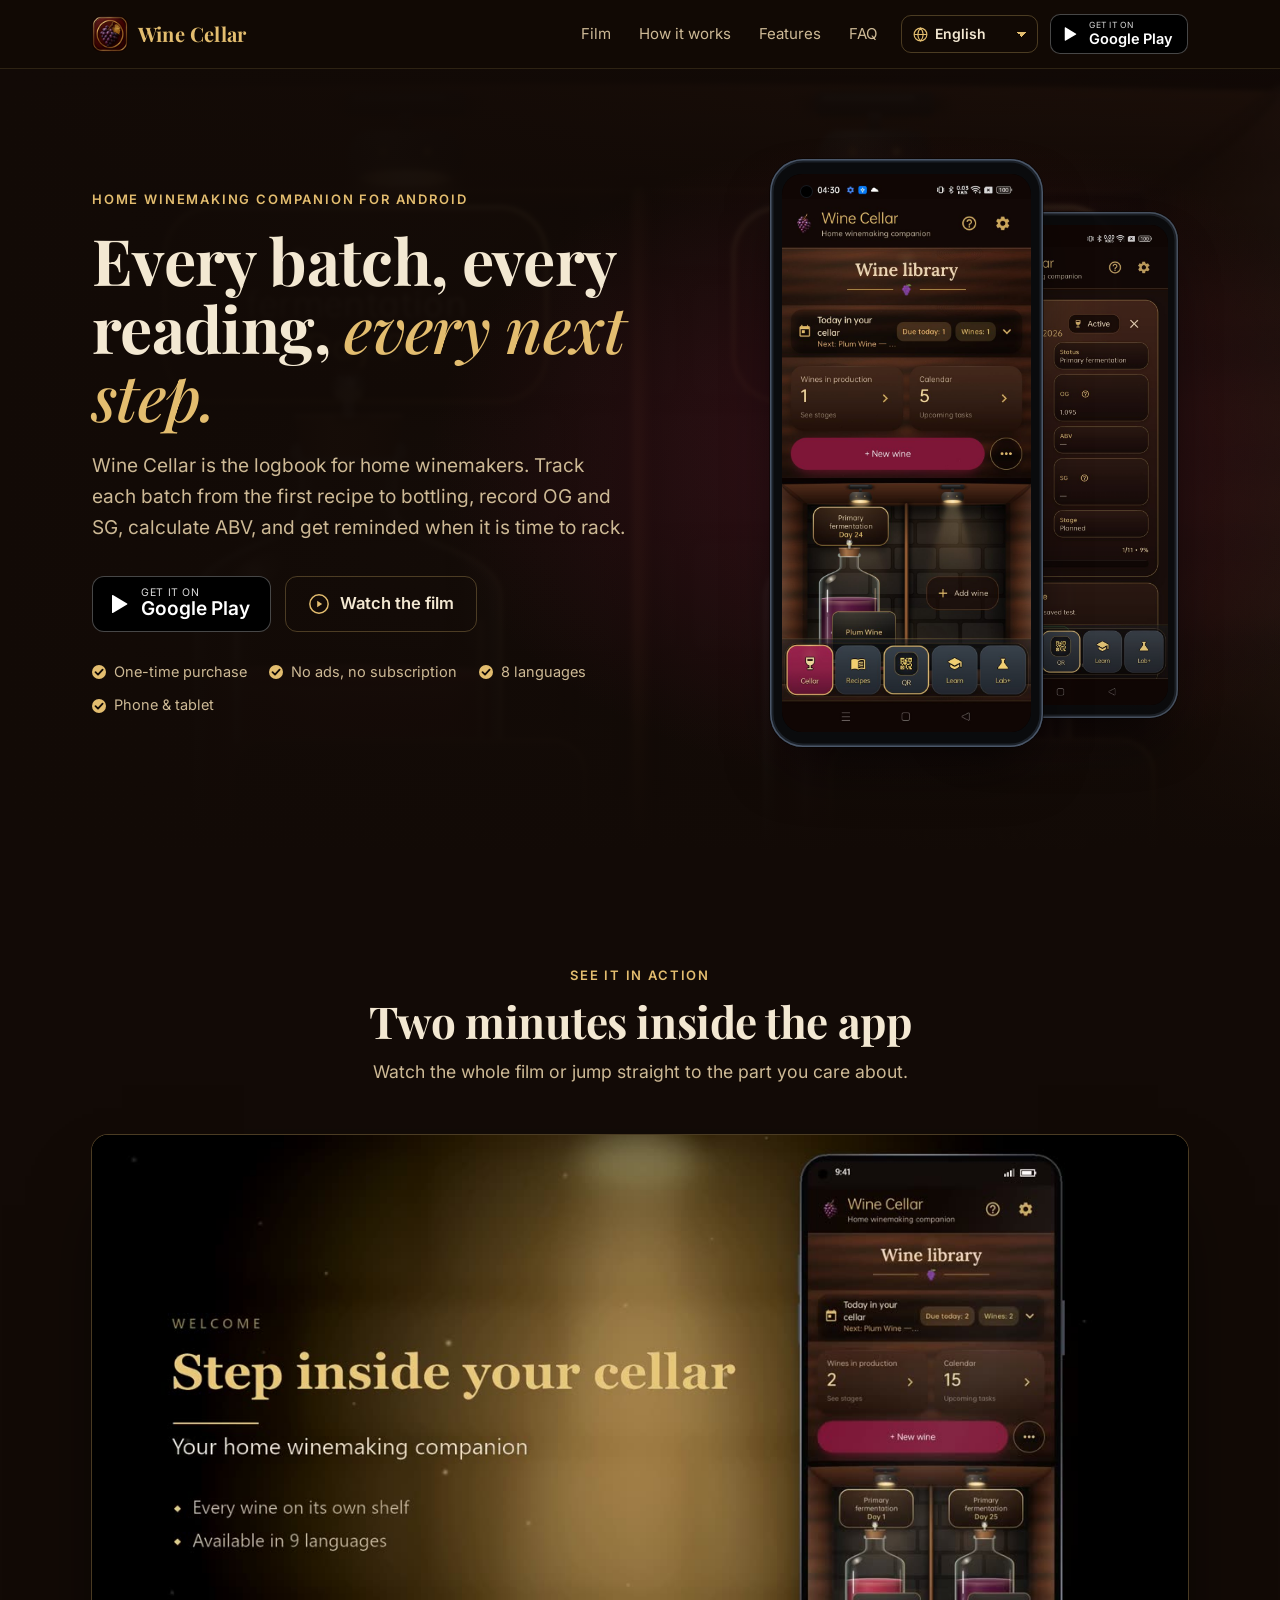
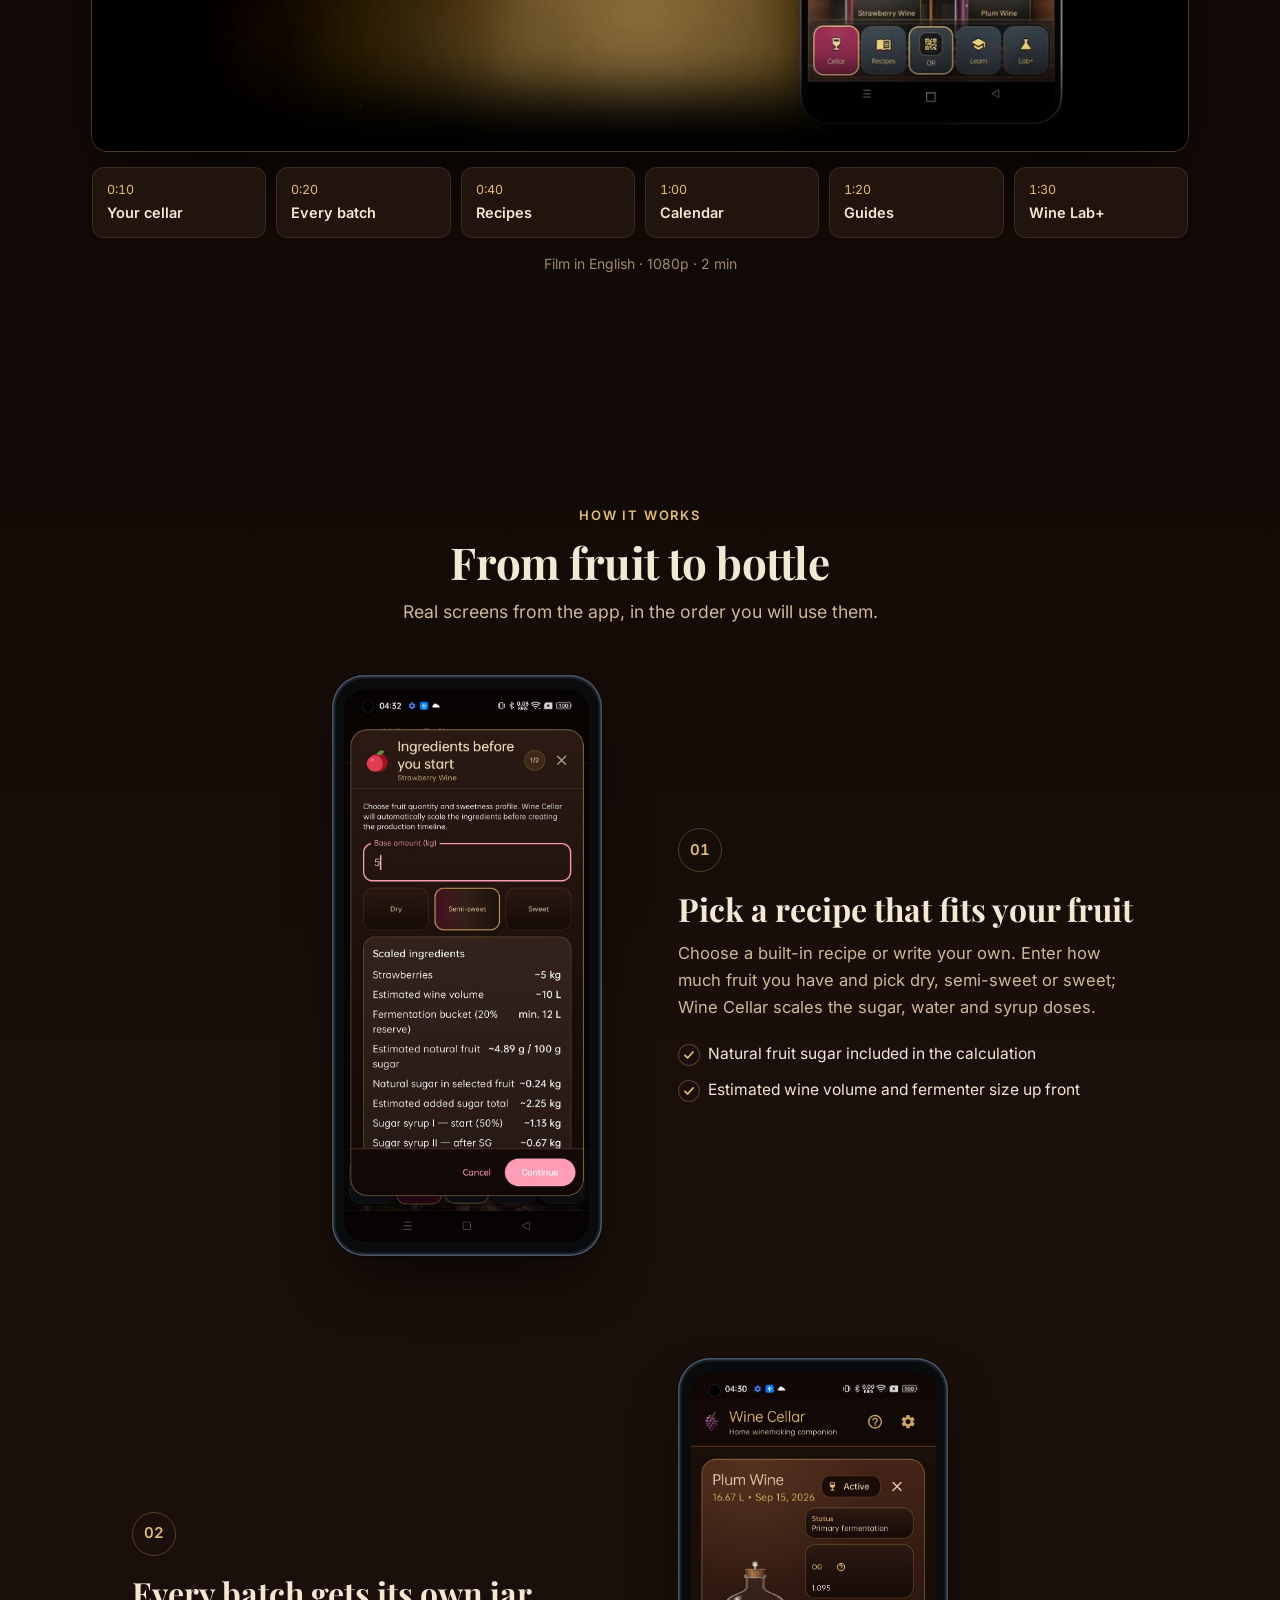
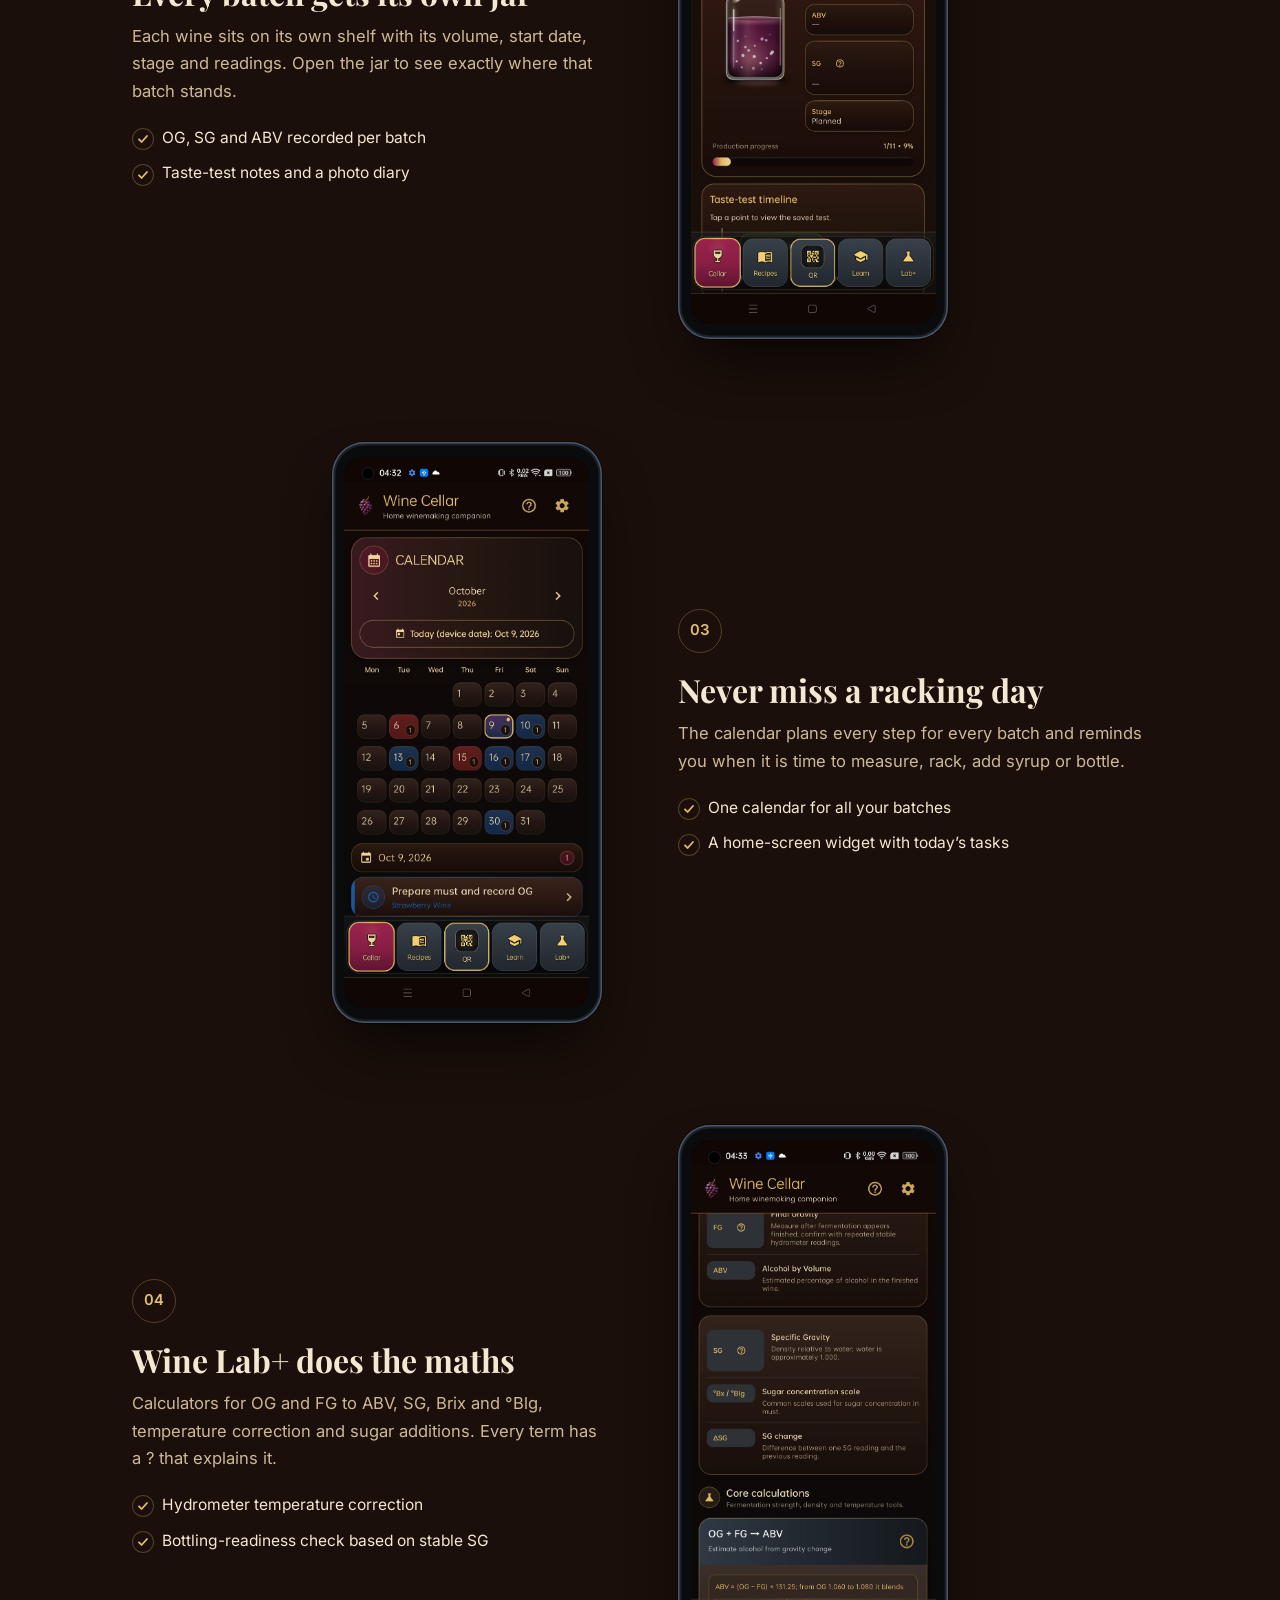
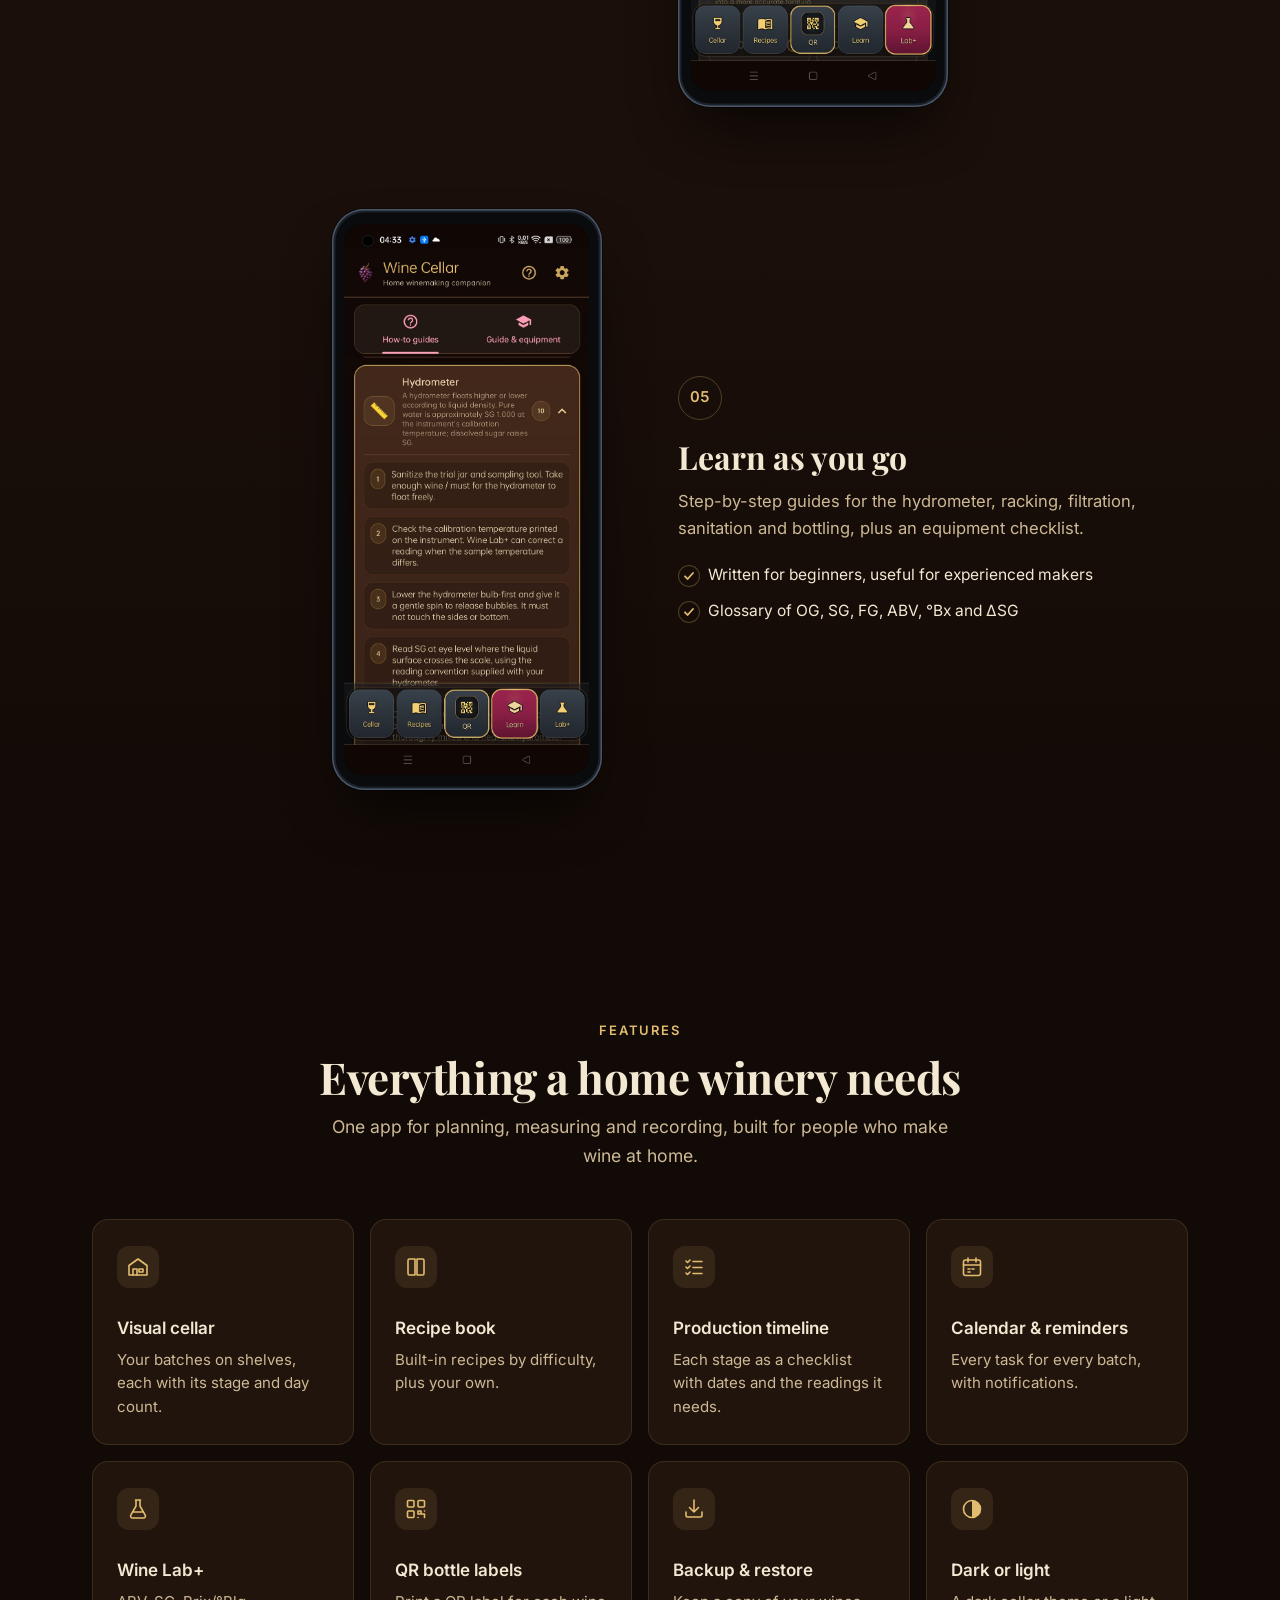
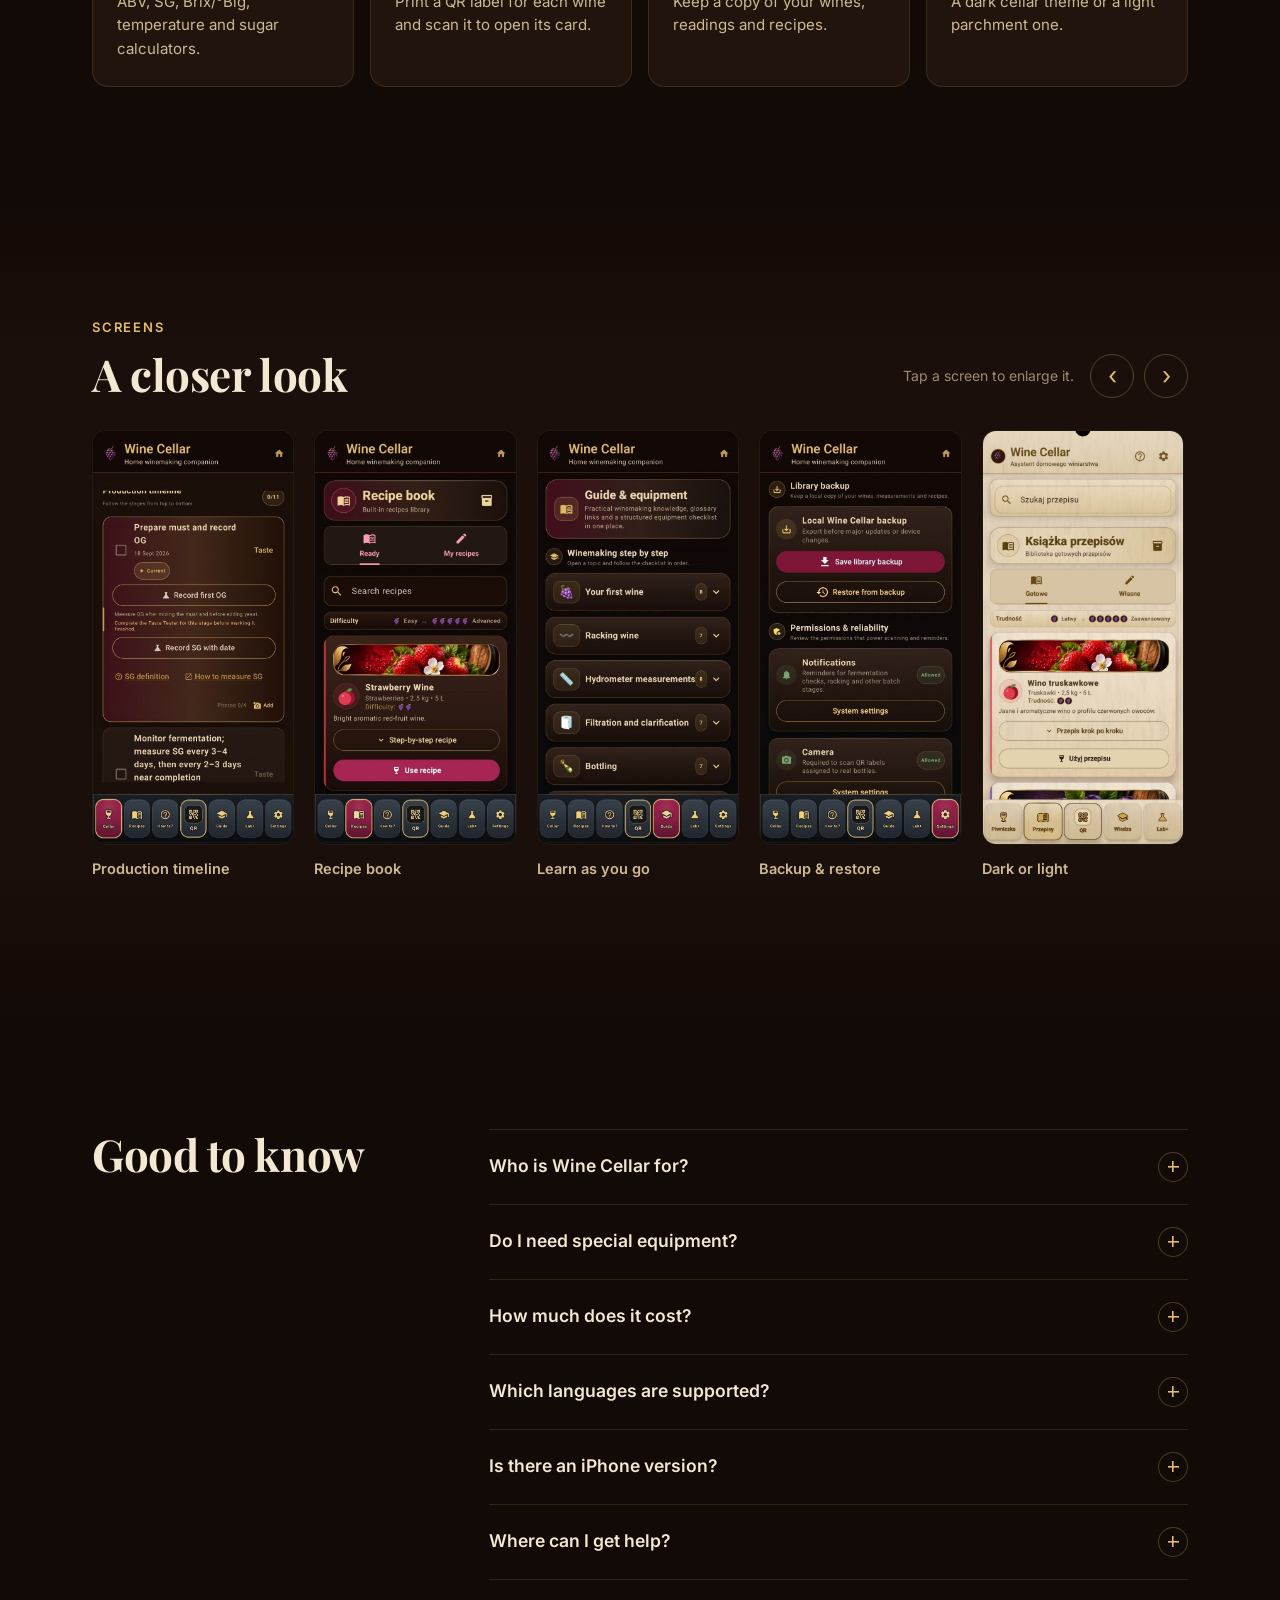
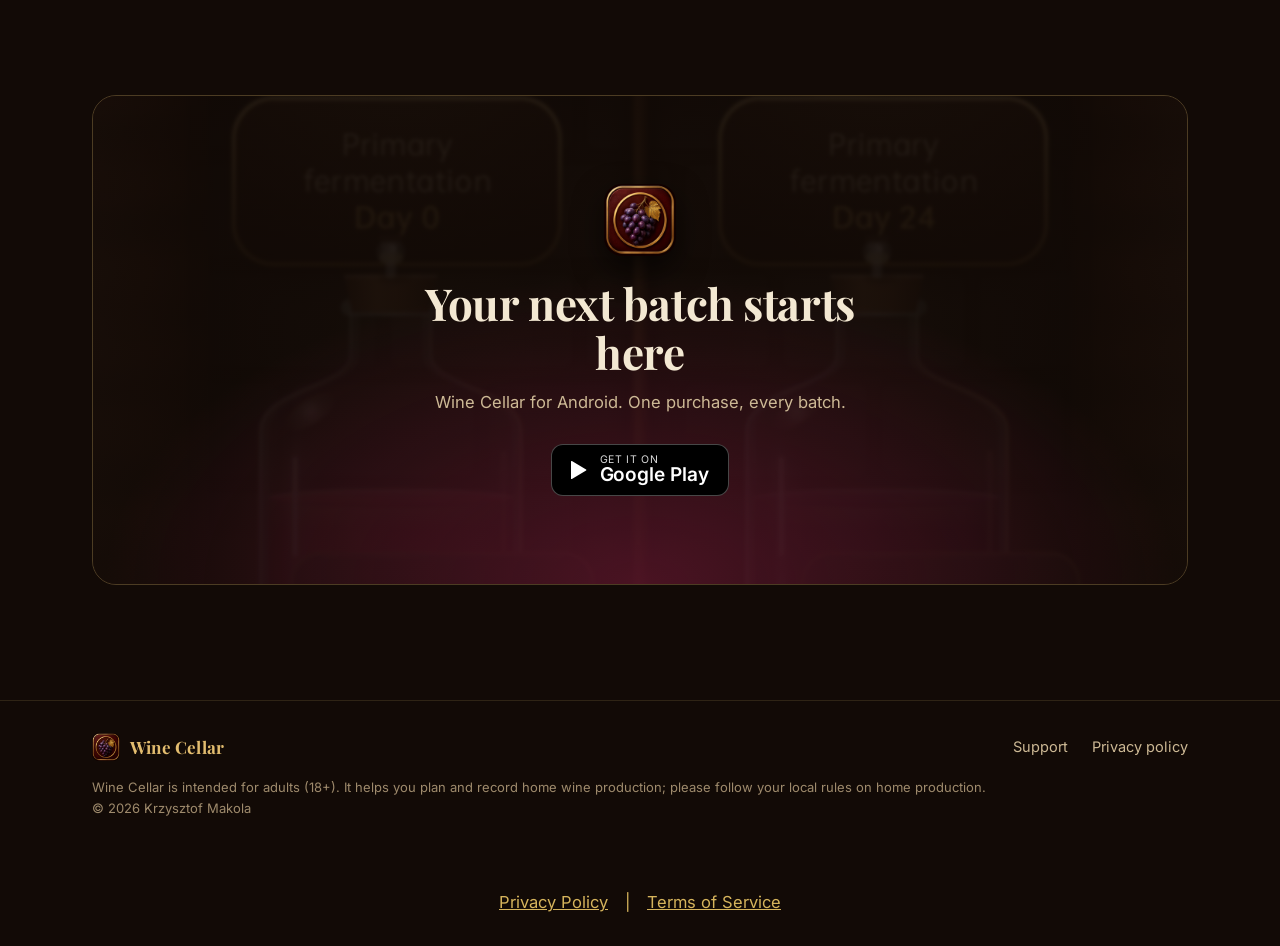
==== commit a4c64547: "Update index.html" ====
--- a/index.html
+++ b/index.html
@@ -205,5 +205,10 @@
 <dialog id="zoom"><button type="button" class="x" data-close aria-label="Close">×</button><img alt=""><p></p></dialog>
 <script src="i18n.js"></script>
 <script src="app.js"></script>
+  <footer style="text-align:center; padding:30px 16px; color:#d6b45c;">
+  <a href="privacy-policy.html" style="color:#d6b45c;">Privacy Policy</a>
+  <span style="margin:0 12px;">|</span>
+  <a href="terms-of-service.html" style="color:#d6b45c;">Terms of Service</a>
+</footer>
 </body>
 </html>
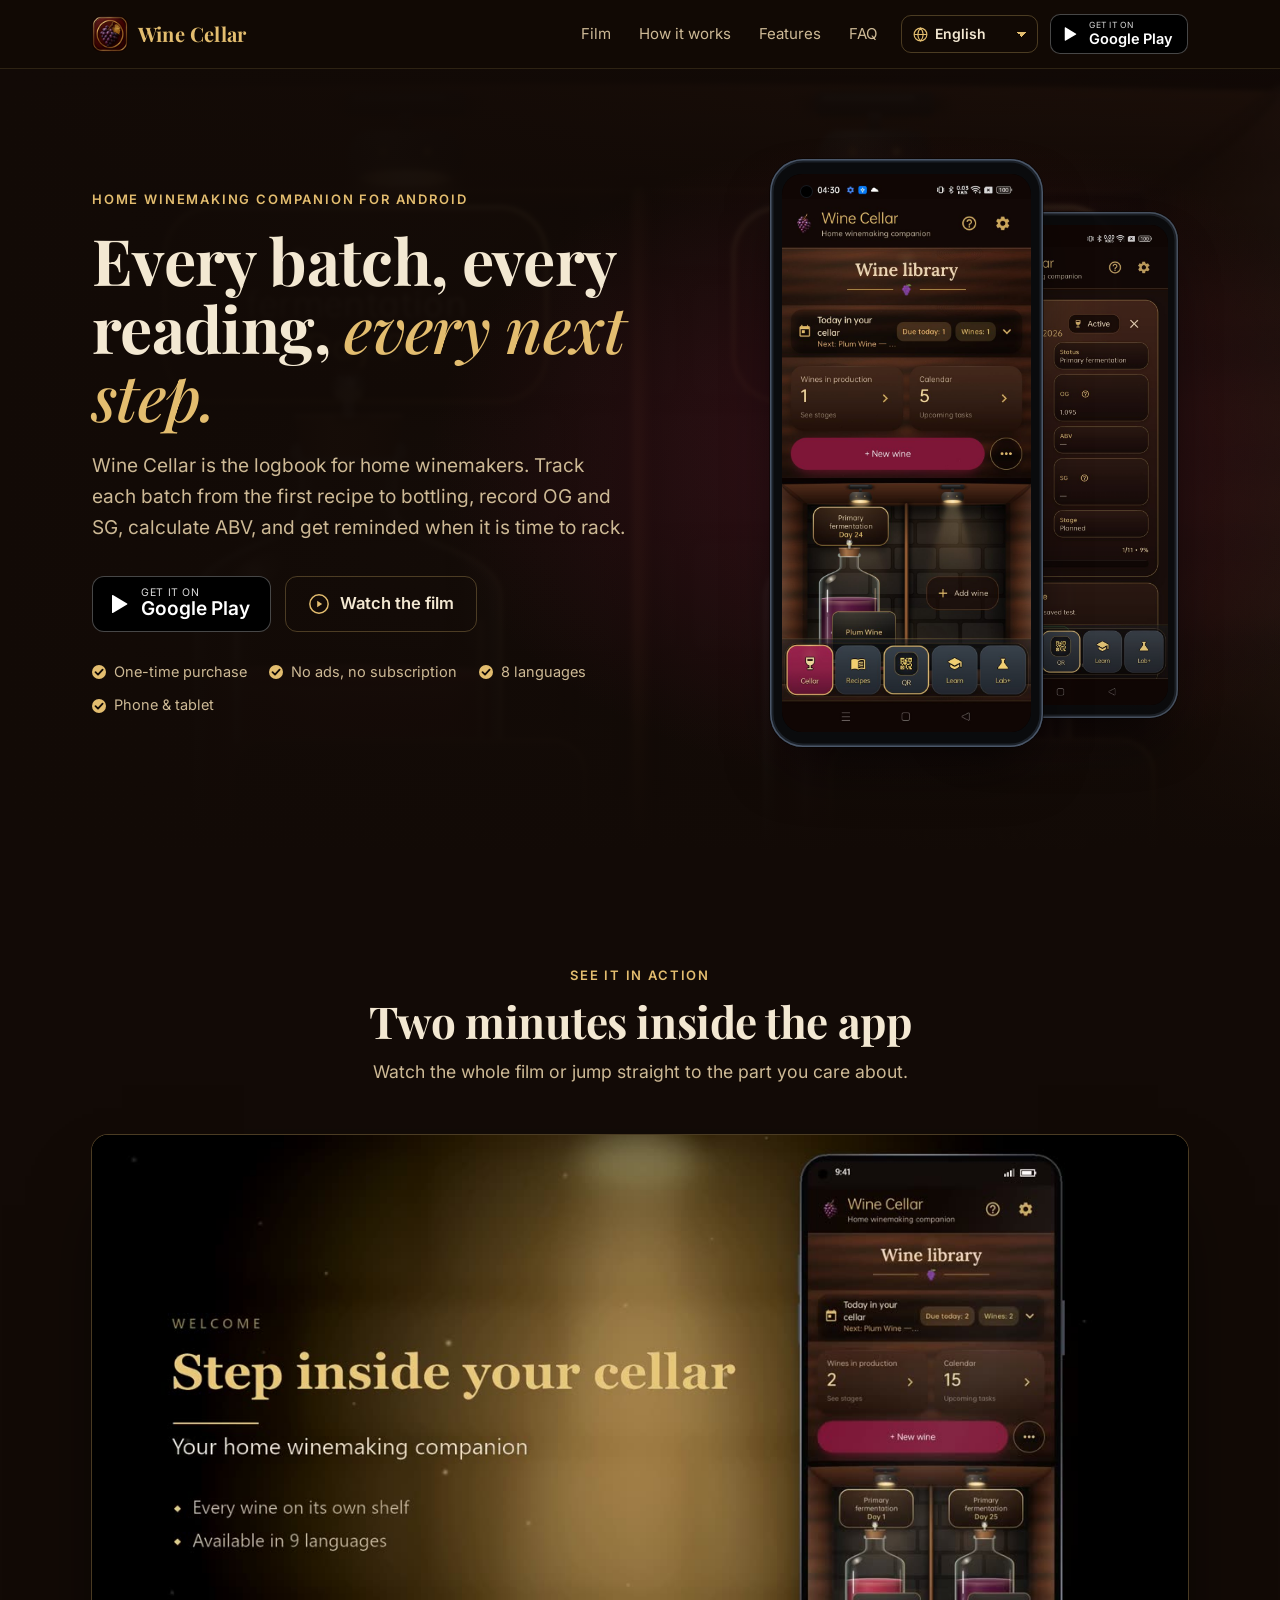
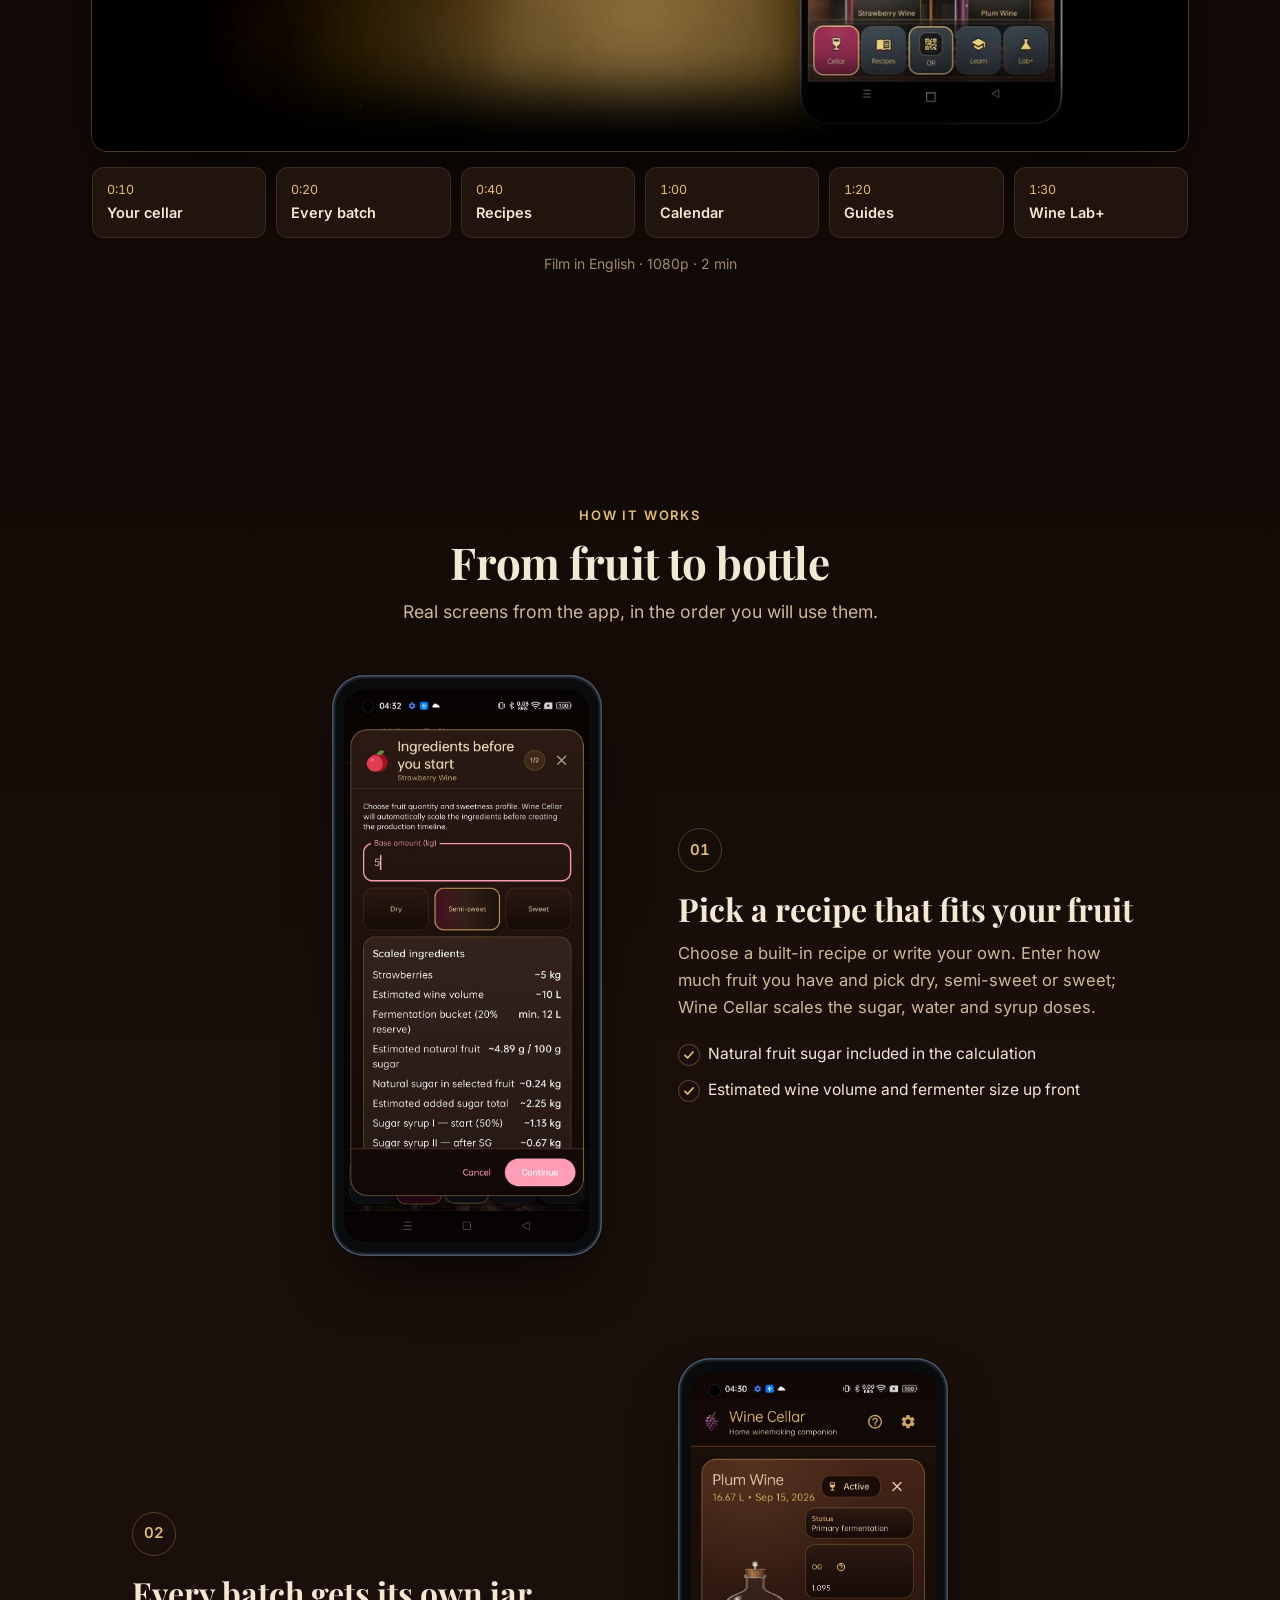
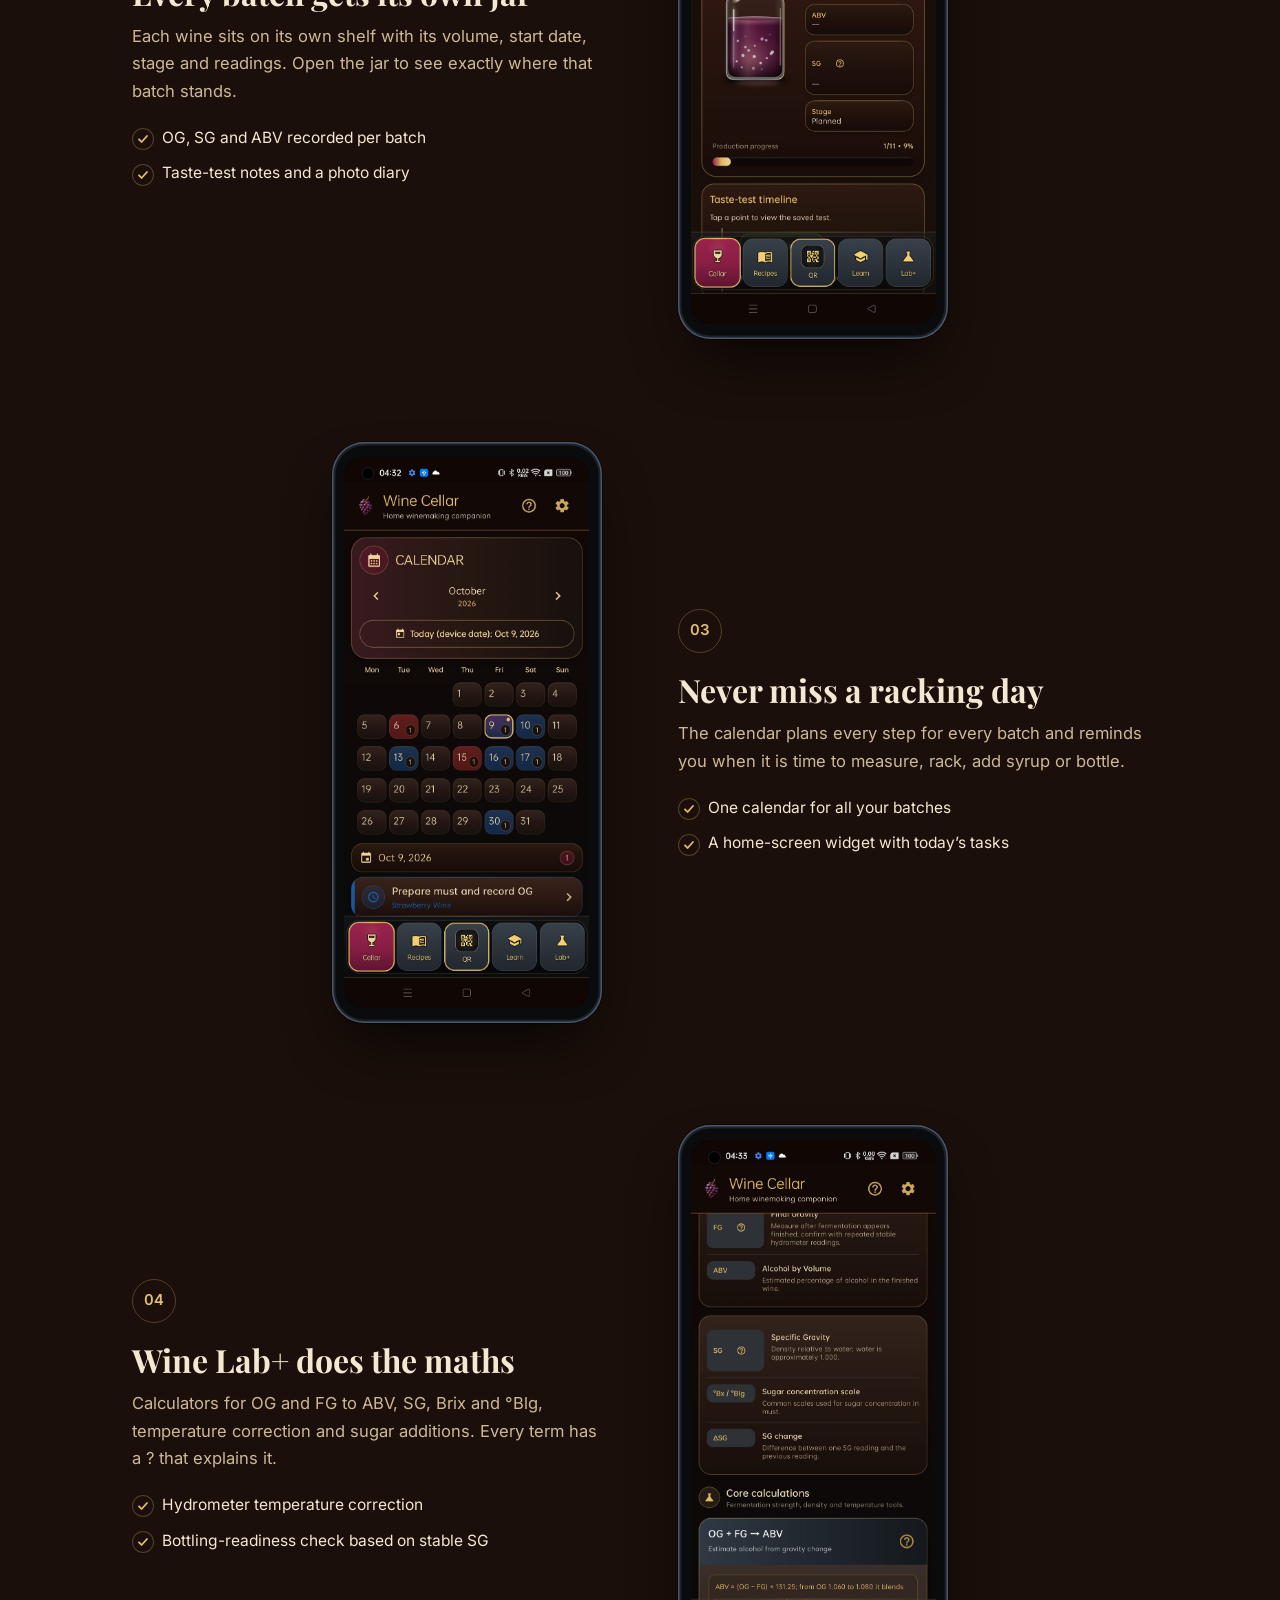
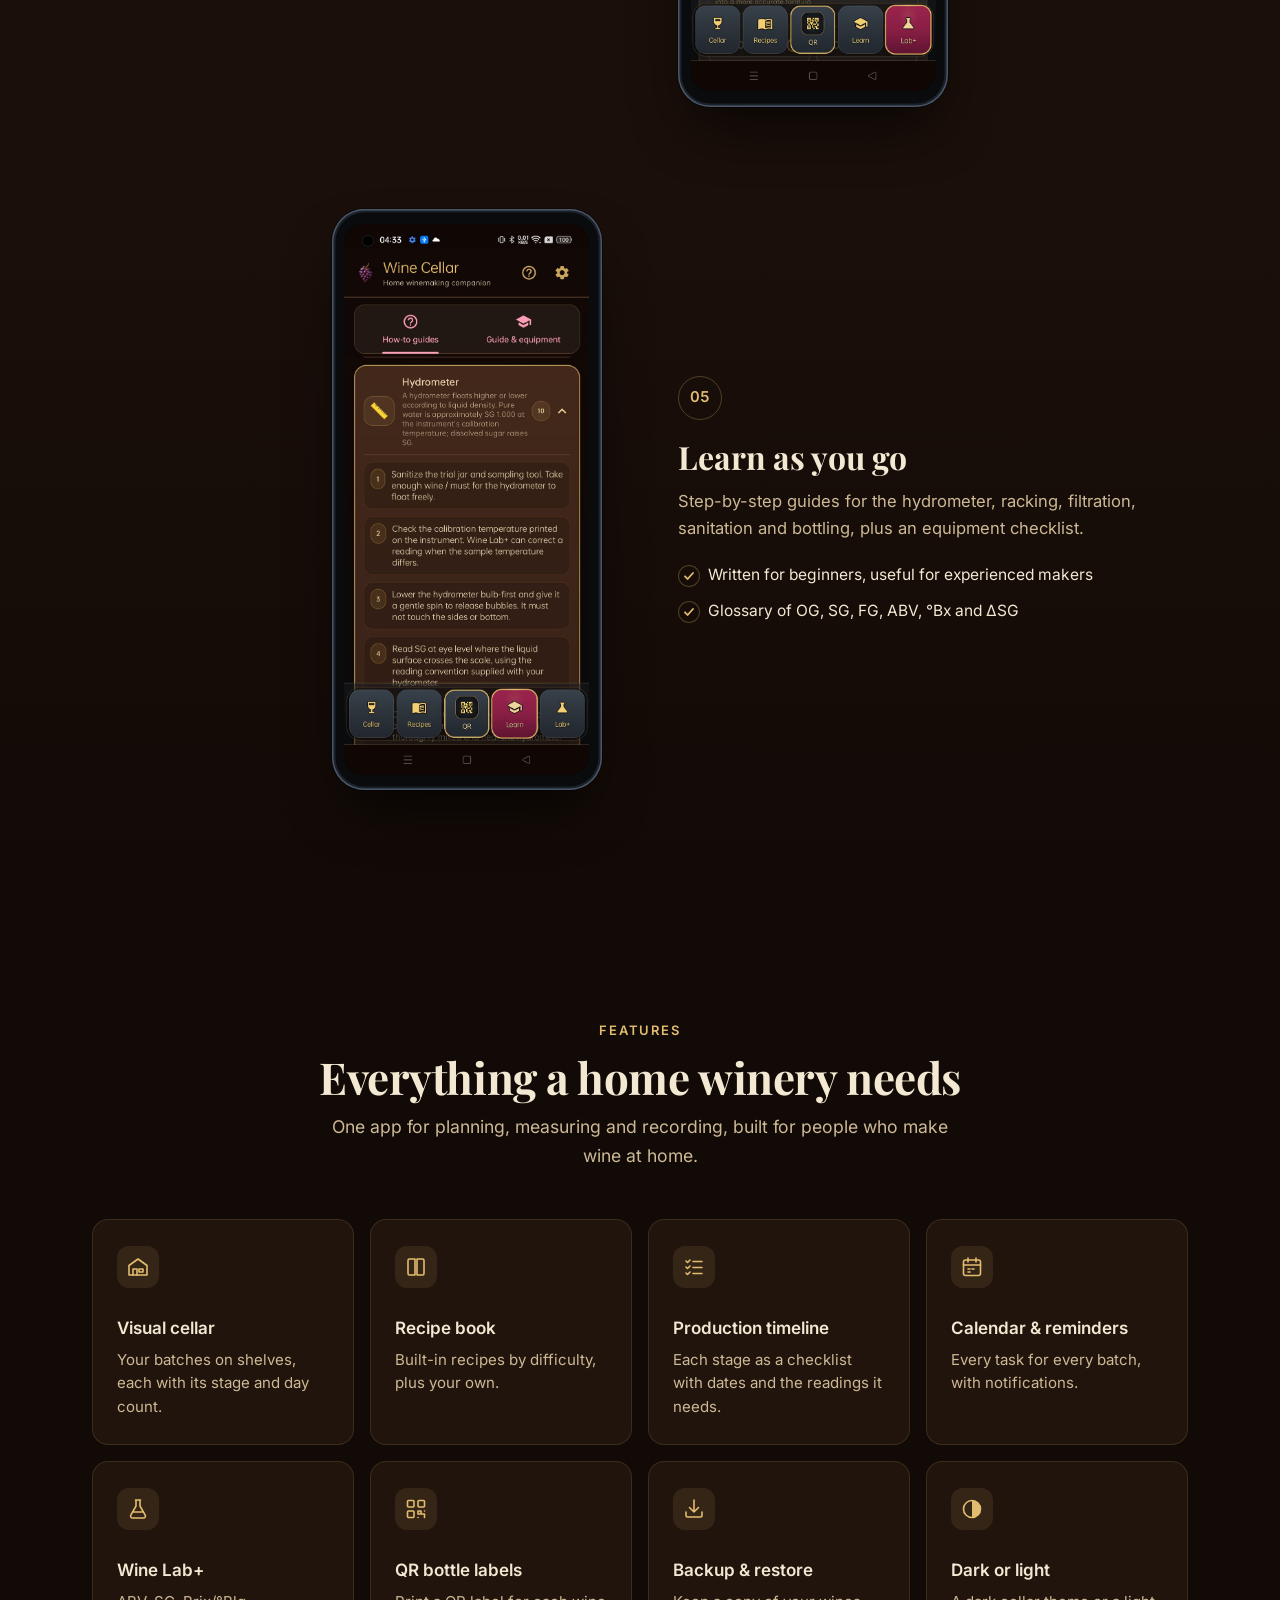
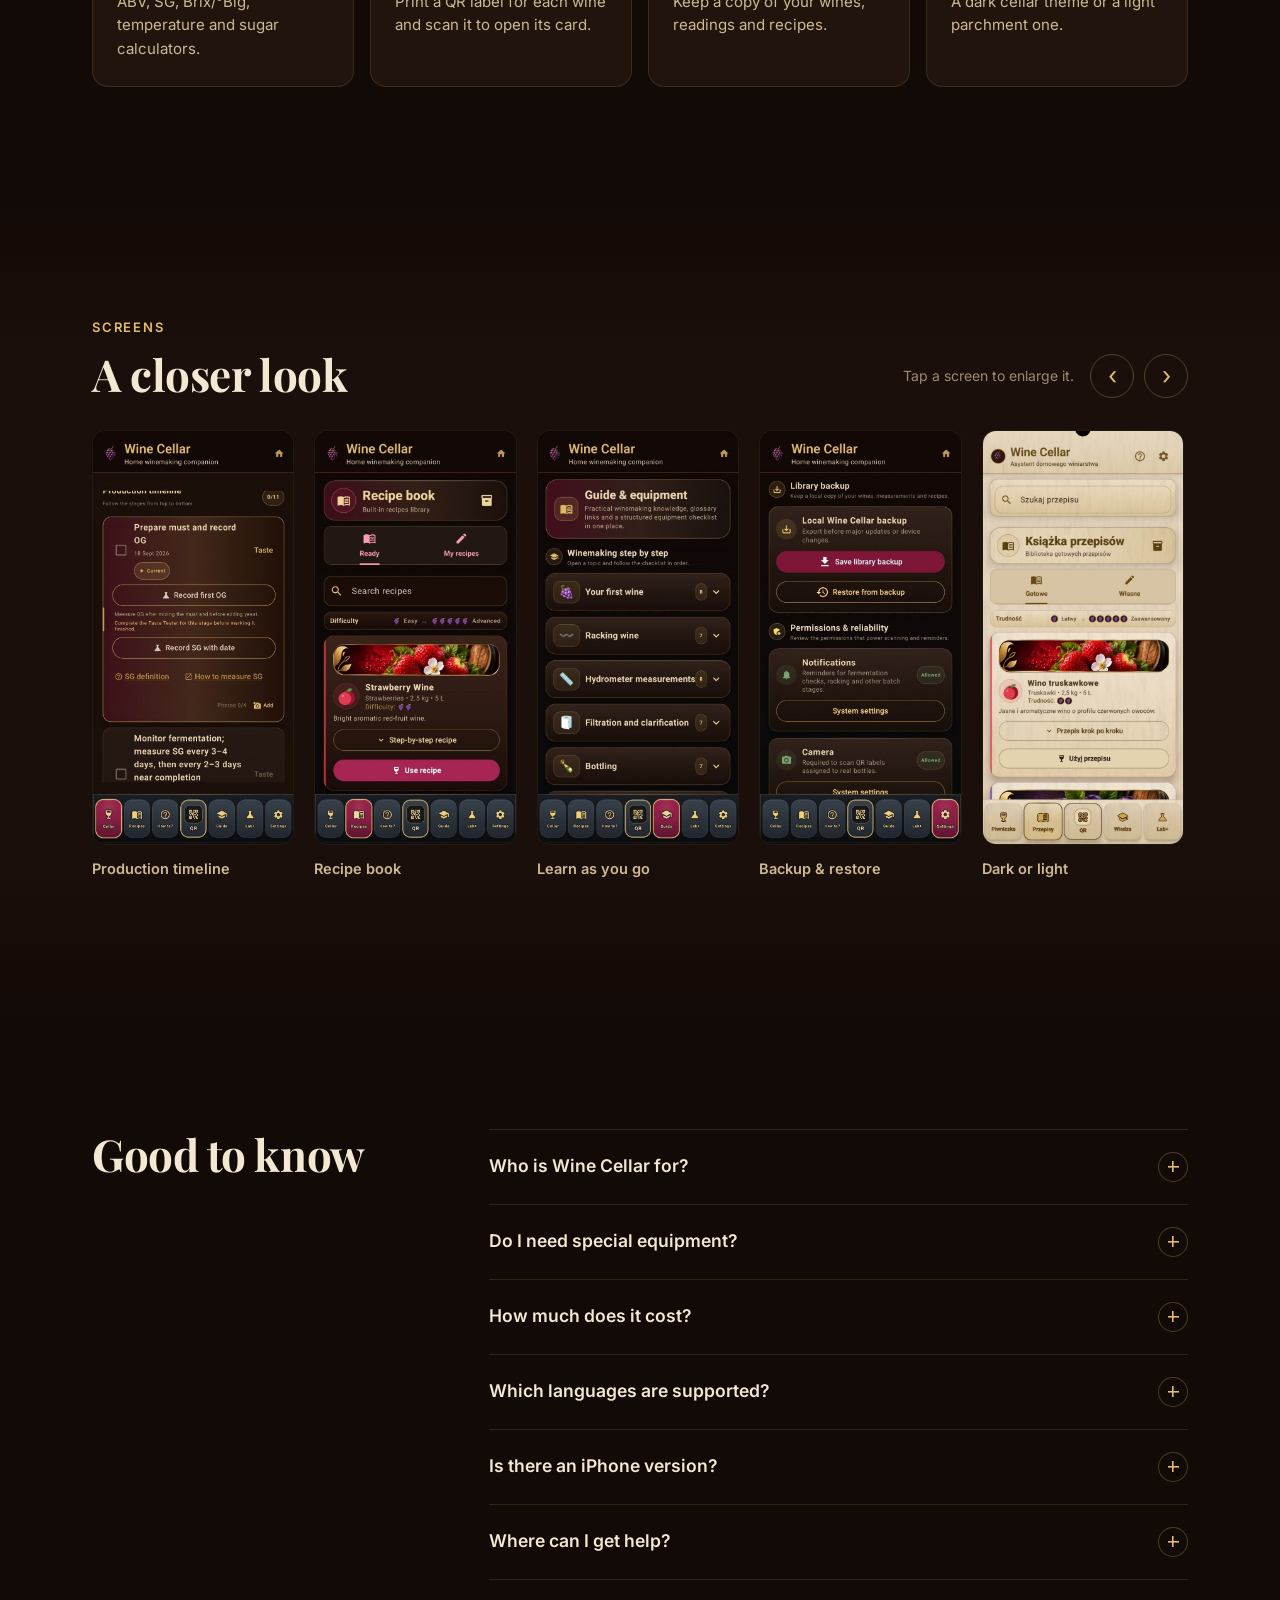
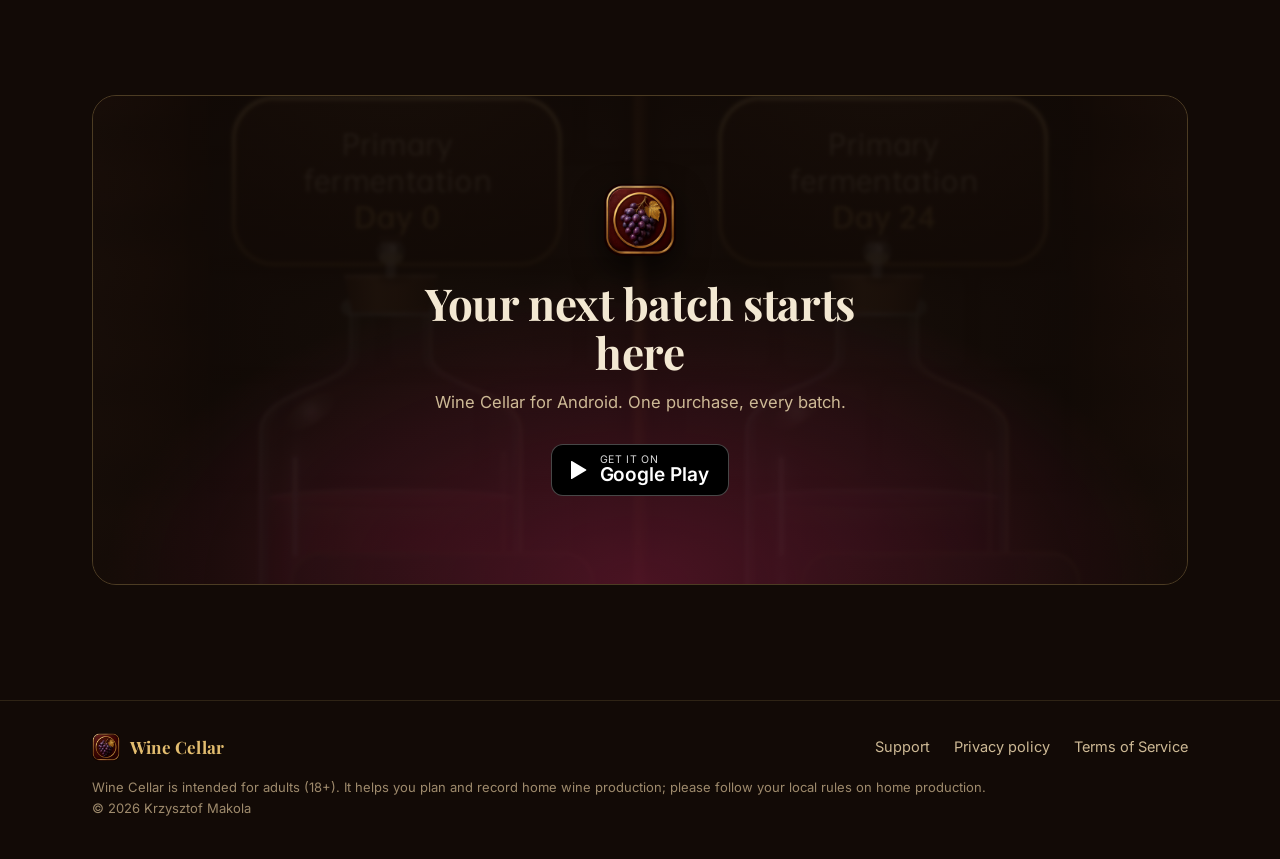
==== commit 99ddf9f5: "Fix Terms of Service link in main footer" ====
--- a/index.html
+++ b/index.html
@@ -197,6 +197,7 @@
     <nav aria-label="Footer">
       <a href="mailto:supportwinecellar1@gmail.com" data-i="support">Support</a>
       <a href="https://winecellar1-creator.github.io/wine-cellar-privacy/" target="_blank" rel="noopener" data-i="privacy">Privacy policy</a>
+      <a href="terms-of-service.html">Terms of Service</a>
     </nav>
     <p class="legal"><span data-i="legal">Wine Cellar is intended for adults (18+). It helps you plan and record home wine production; please follow your local rules on home production.</span><br>© 2026 Krzysztof Makola</p>
   </div>
@@ -205,10 +206,5 @@
 <dialog id="zoom"><button type="button" class="x" data-close aria-label="Close">×</button><img alt=""><p></p></dialog>
 <script src="i18n.js"></script>
 <script src="app.js"></script>
-  <footer style="text-align:center; padding:30px 16px; color:#d6b45c;">
-  <a href="privacy-policy.html" style="color:#d6b45c;">Privacy Policy</a>
-  <span style="margin:0 12px;">|</span>
-  <a href="terms-of-service.html" style="color:#d6b45c;">Terms of Service</a>
-</footer>
 </body>
 </html>
--- a/style.css
+++ b/style.css
@@ -222,7 +222,7 @@
 .foot{border-top:1px solid var(--line);padding:32px 0 40px}
 .foot-row{display:flex;flex-wrap:wrap;align-items:center;gap:16px 28px}
 .foot .brand span{font-size:17px}.foot .brand img{width:28px;height:28px;border-radius:7px}
-.foot nav{display:flex;gap:24px;margin-left:auto}
+.foot nav{display:flex;flex-wrap:wrap;gap:24px;margin-left:auto}
 .foot nav a{font-size:14.5px;color:var(--text-2);text-decoration:none}
 .foot nav a:hover{color:var(--text);text-decoration:underline}
 .legal{flex-basis:100%;font-size:13px;color:var(--text-3);line-height:1.6}
